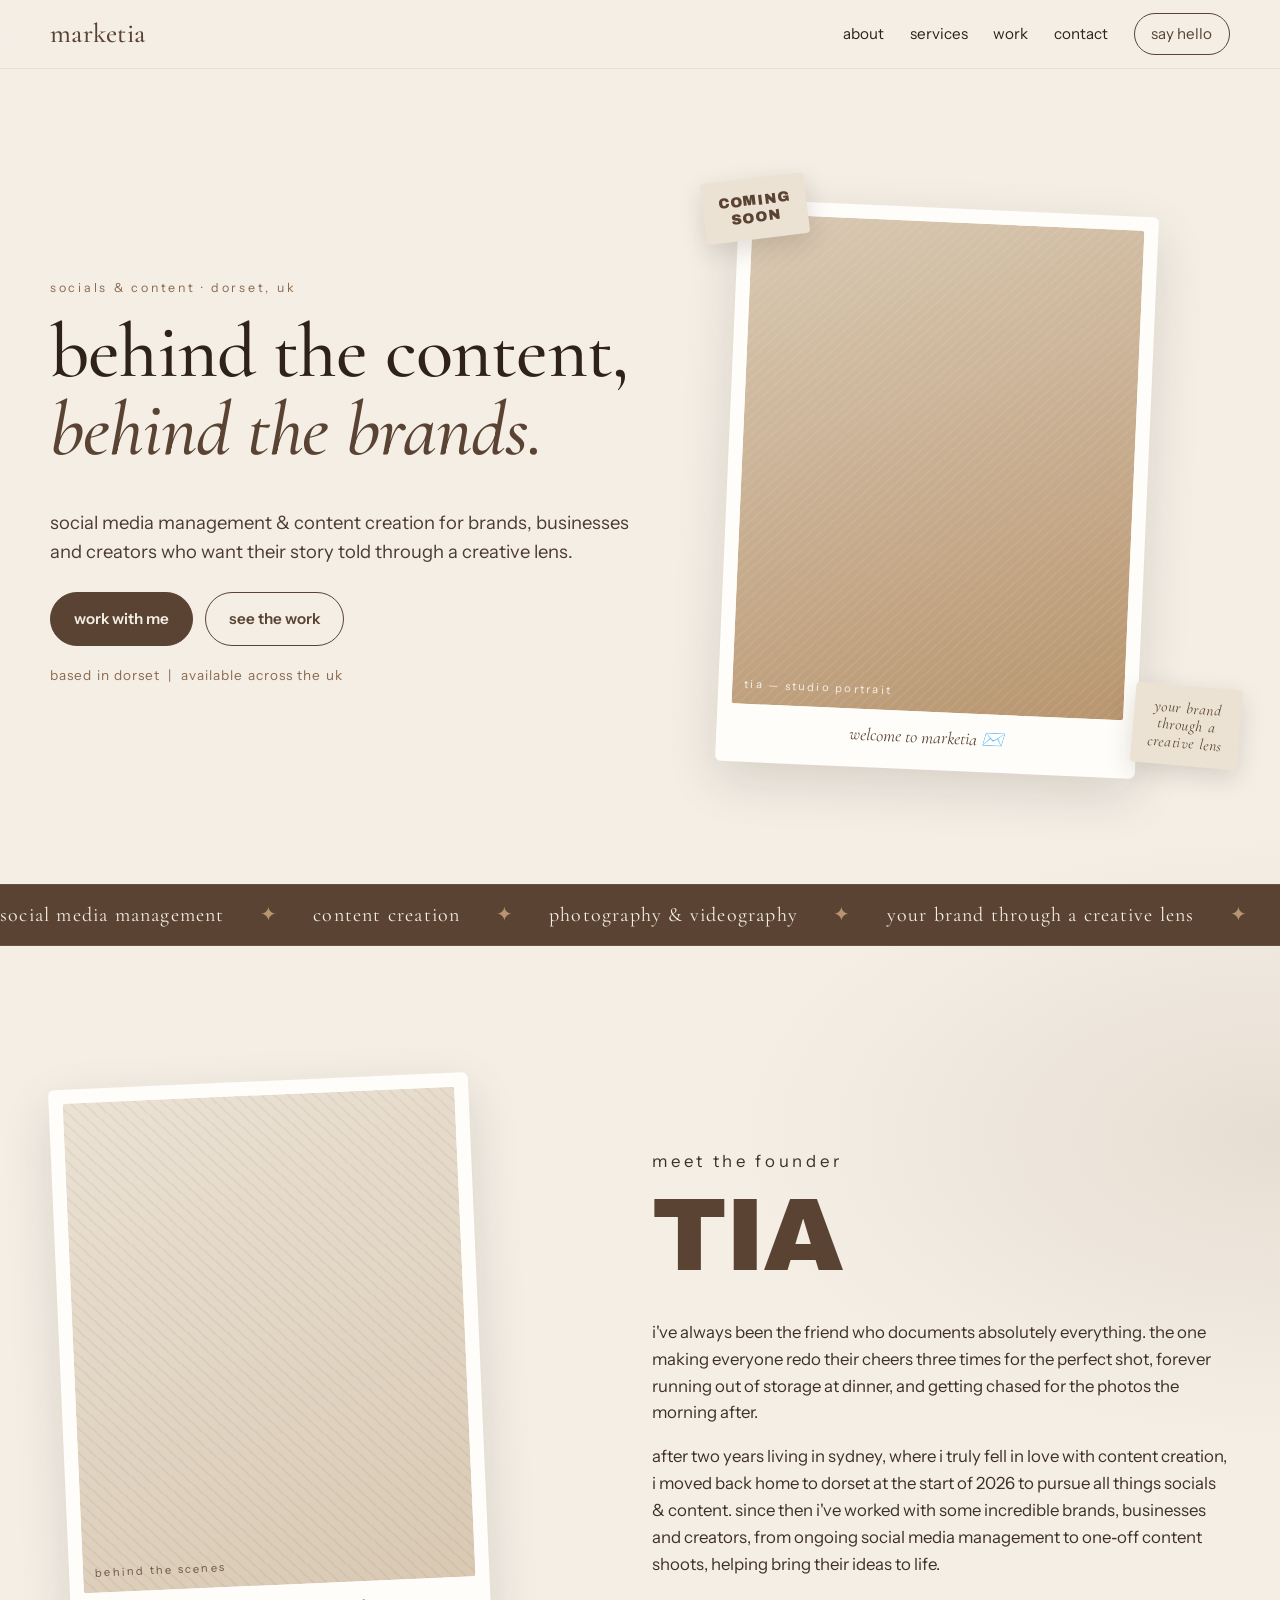
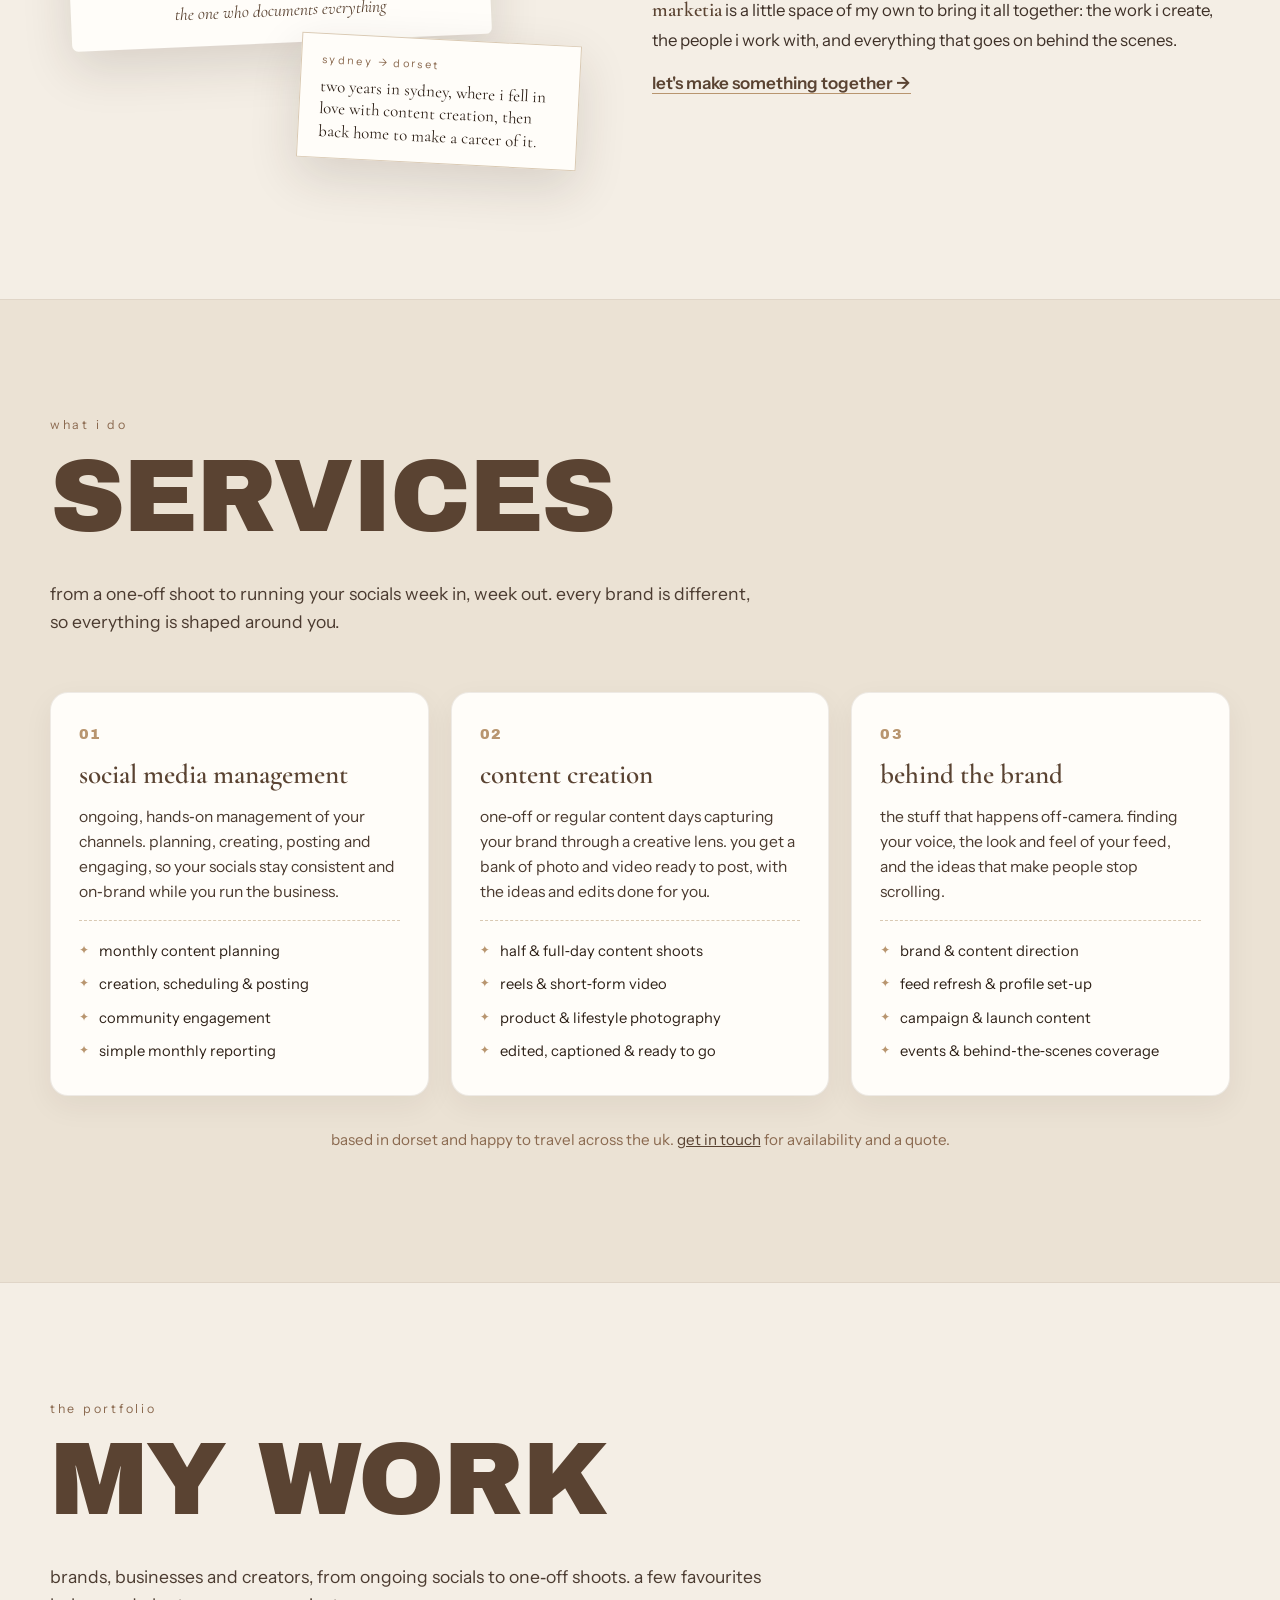
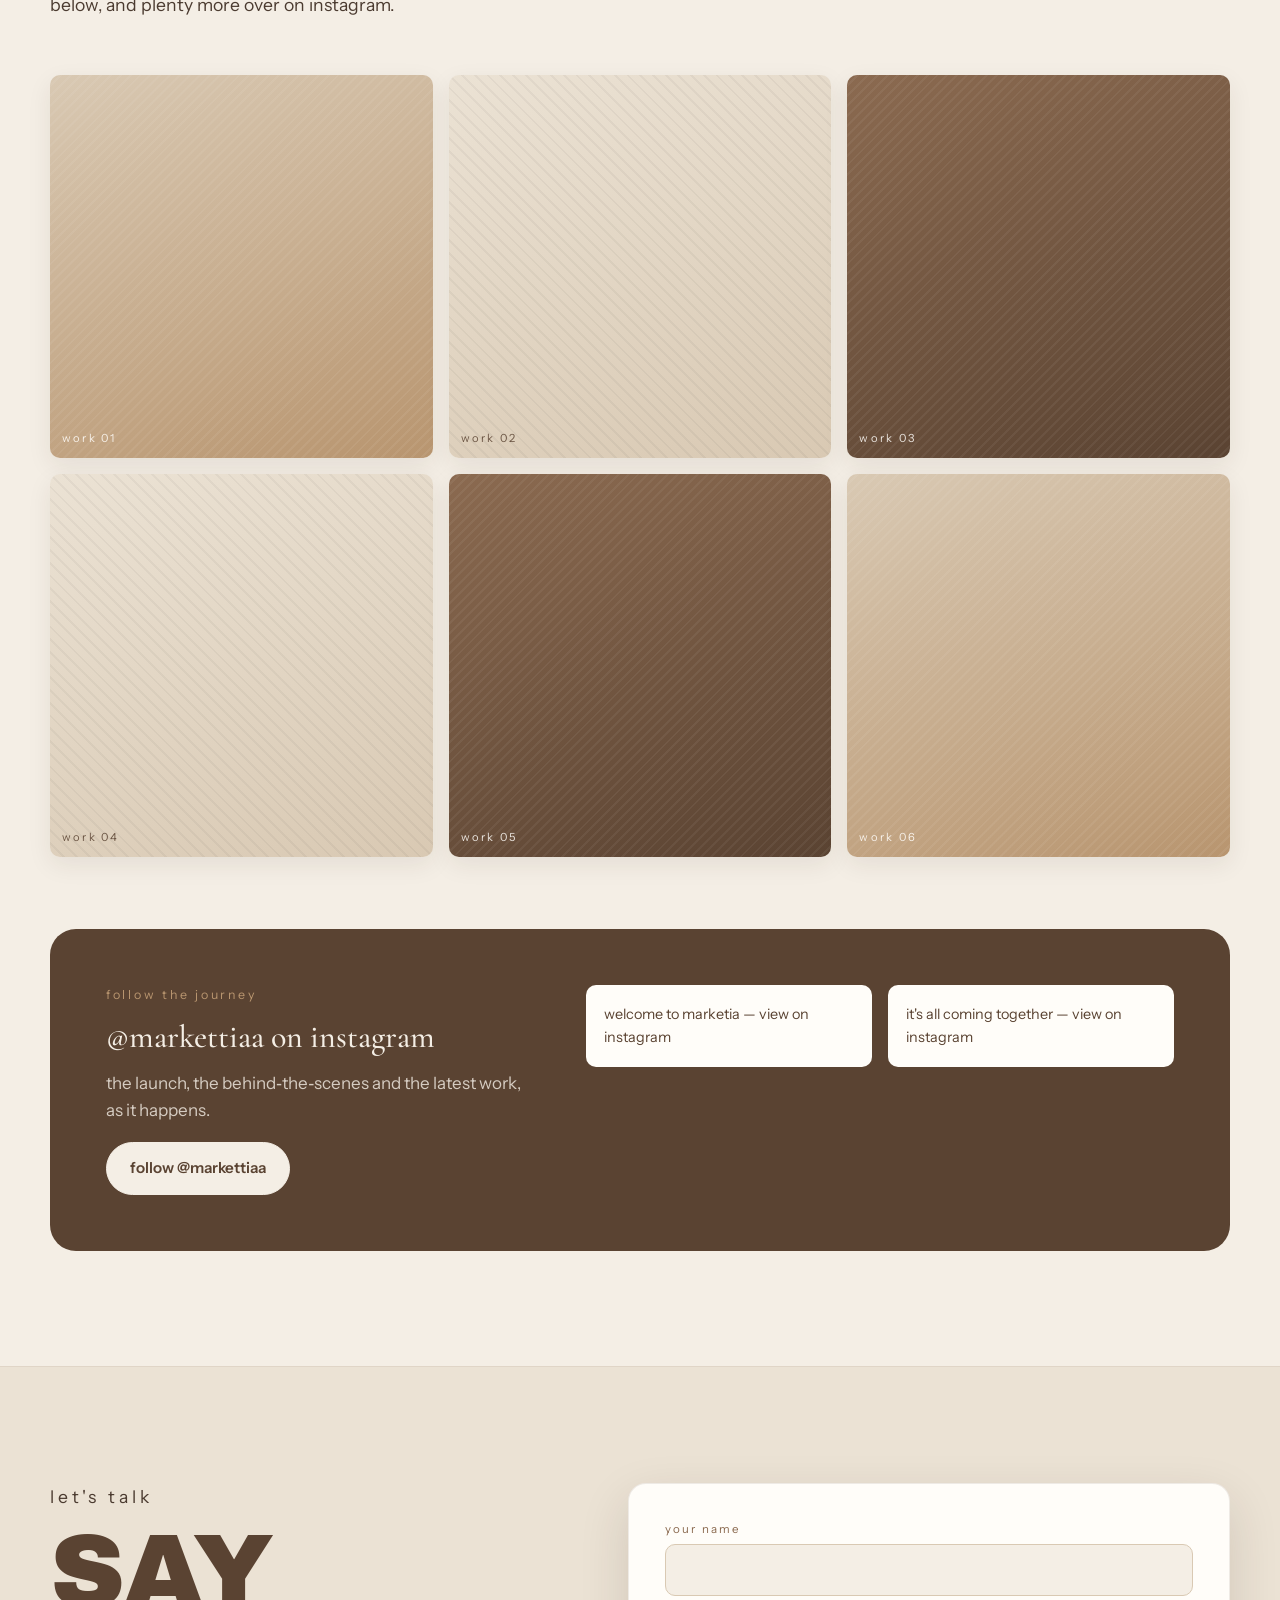
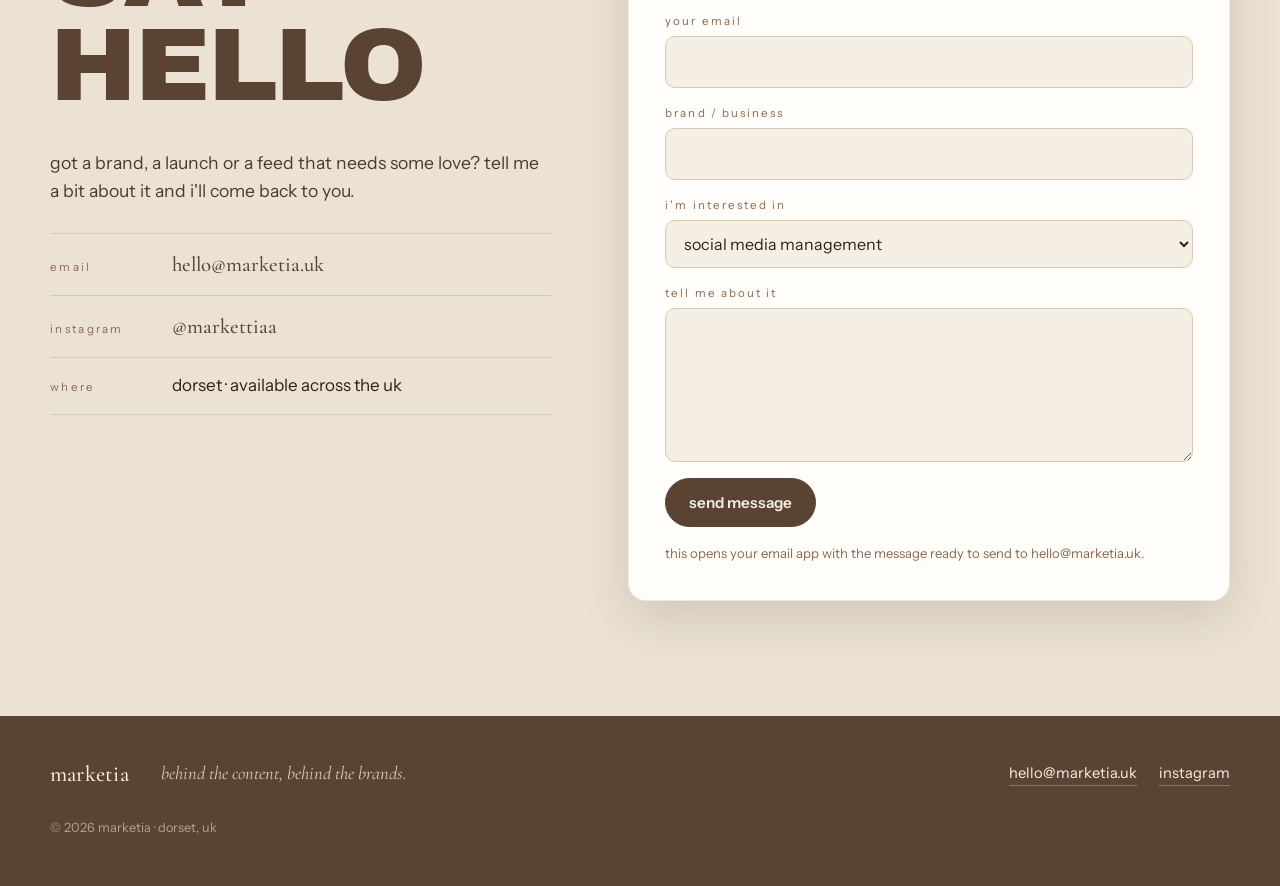
==== index.html @ fe6f1641 "Initial marketia one-page site Static site for marketia (Tia): hero, about, services, work with Inst" ====
<!DOCTYPE html>
<html lang="en-GB">
<head>
  <meta charset="utf-8">
  <meta name="viewport" content="width=device-width, initial-scale=1">
  <title>marketia — social media management &amp; content creation, Dorset</title>
  <meta name="description" content="marketia is Tia's social media management and content creation studio. Behind the content, behind the brands. Based in Dorset, available across the UK.">
  <meta property="og:title" content="marketia — socials &amp; content">
  <meta property="og:description" content="Social media management &amp; content creation. Based in Dorset, available across the UK.">
  <meta property="og:type" content="website">
  <meta property="og:url" content="https://marketia.uk/">
  <meta property="og:image" content="https://marketia.uk/assets/og-image.jpg">
  <meta name="theme-color" content="#f4eee5">
  <link rel="preconnect" href="https://fonts.googleapis.com">
  <link rel="preconnect" href="https://fonts.gstatic.com" crossorigin>
  <link href="https://fonts.googleapis.com/css2?family=Cormorant+Garamond:ital,wght@0,400;0,500;0,600;1,400&family=Archivo+Black&family=Instrument+Sans:ital,wght@0,400;0,500;0,600;1,400&display=swap" rel="stylesheet">
  <link rel="stylesheet" href="css/style.css">
  <link rel="icon" href="data:image/svg+xml,%3Csvg xmlns='http://www.w3.org/2000/svg' viewBox='0 0 64 64'%3E%3Ccircle cx='32' cy='32' r='32' fill='%23f4eee5'/%3E%3Ctext x='32' y='41' text-anchor='middle' font-family='Georgia,serif' font-size='30' fill='%235a4332'%3Em%3C/text%3E%3C/svg%3E">
</head>
<body>

<a class="skip" href="#main">Skip to content</a>

<header class="site-header">
  <div class="wrap nav-row">
    <a class="wordmark" href="#top" aria-label="marketia home">marketia</a>
    <button class="nav-toggle" aria-expanded="false" aria-controls="site-nav">
      <span class="nav-toggle__bar"></span><span class="nav-toggle__bar"></span>
      <span class="visually-hidden">Menu</span>
    </button>
    <nav id="site-nav" class="site-nav">
      <a href="#about">about</a>
      <a href="#services">services</a>
      <a href="#work">work</a>
      <a href="#contact">contact</a>
      <a class="nav-cta" href="mailto:hello@marketia.uk">say hello</a>
    </nav>
  </div>
</header>

<main id="main">

  <!-- ============ HERO ============ -->
  <section id="top" class="hero">
    <div class="wrap hero-grid">
      <div class="hero-copy">
        <p class="eyebrow">socials &amp; content · dorset, uk</p>
        <h1 class="hero-title">
          <span class="line">behind the content,</span>
          <span class="line">behind the brands.</span>
        </h1>
        <p class="lede">
          social media management &amp; content creation for brands, businesses
          and creators who want their story told through a creative lens.
        </p>
        <div class="cta-row">
          <a class="btn btn-primary" href="#contact">work with me</a>
          <a class="btn btn-ghost" href="#work">see the work</a>
        </div>
        <p class="hero-meta">based in dorset &nbsp;|&nbsp; available across the uk</p>
      </div>

      <figure class="hero-media">
        <!-- Replace this placeholder with assets/tia-hero.jpg (4:5 portrait) -->
        <div class="polaroid tilt-r">
          <div class="ph ph-portrait" role="img" aria-label="Portrait of Tia at her studio desk">
            <span class="ph-label">tia — studio portrait</span>
          </div>
          <figcaption class="polaroid-caption">welcome to marketia ✉️</figcaption>
        </div>
        <div class="sticker sticker-1">coming<br>soon</div>
        <div class="sticker sticker-2">your brand<br>through a<br>creative lens</div>
      </figure>
    </div>
  </section>

  <!-- ============ MARQUEE ============ -->
  <div class="marquee" aria-hidden="true">
    <div class="marquee-track">
      <span>social media management</span><i>✦</i>
      <span>content creation</span><i>✦</i>
      <span>photography &amp; videography</span><i>✦</i>
      <span>your brand through a creative lens</span><i>✦</i>
      <span>social media management</span><i>✦</i>
      <span>content creation</span><i>✦</i>
      <span>photography &amp; videography</span><i>✦</i>
      <span>your brand through a creative lens</span><i>✦</i>
    </div>
  </div>

  <!-- ============ ABOUT ============ -->
  <section id="about" class="about">
    <div class="wrap about-grid">
      <div class="about-media">
        <div class="polaroid tilt-l">
          <div class="ph ph-portrait ph-alt" role="img" aria-label="Tia behind the scenes on a shoot">
            <span class="ph-label">behind the scenes</span>
          </div>
          <figcaption class="polaroid-caption">the one who documents everything</figcaption>
        </div>
        <div class="postcard">
          <p class="postcard-stamp">sydney → dorset</p>
          <p>two years in sydney, where i fell in love with content creation, then back home to make a career of it.</p>
        </div>
      </div>

      <div class="about-copy">
        <p class="eyebrow">meet the founder</p>
        <h2 class="display">TIA</h2>
        <p>
          i've always been the friend who documents absolutely everything. the one making
          everyone redo their cheers three times for the perfect shot, forever running out
          of storage at dinner, and getting chased for the photos the morning after.
        </p>
        <p>
          after two years living in sydney, where i truly fell in love with content creation,
          i moved back home to dorset at the start of 2026 to pursue all things socials &amp; content.
          since then i've worked with some incredible brands, businesses and creators, from
          ongoing social media management to one‑off content shoots, helping bring their ideas to life.
        </p>
        <p>
          <strong>marketia</strong> is a little space of my own to bring it all together: the work i
          create, the people i work with, and everything that goes on behind the scenes.
        </p>
        <a class="link-arrow" href="#contact">let's make something together</a>
      </div>
    </div>
  </section>

  <!-- ============ SERVICES ============ -->
  <section id="services" class="services">
    <div class="wrap">
      <div class="section-head">
        <p class="eyebrow">what i do</p>
        <h2 class="display">SERVICES</h2>
        <p class="section-intro">from a one‑off shoot to running your socials week in, week out. every brand is different, so everything is shaped around you.</p>
      </div>

      <div class="cards">
        <article class="card">
          <span class="card-num">01</span>
          <h3>social media management</h3>
          <p>ongoing, hands‑on management of your channels. planning, creating, posting and engaging, so your socials stay consistent and on‑brand while you run the business.</p>
          <ul>
            <li>monthly content planning</li>
            <li>creation, scheduling &amp; posting</li>
            <li>community engagement</li>
            <li>simple monthly reporting</li>
          </ul>
        </article>

        <article class="card">
          <span class="card-num">02</span>
          <h3>content creation</h3>
          <p>one‑off or regular content days capturing your brand through a creative lens. you get a bank of photo and video ready to post, with the ideas and edits done for you.</p>
          <ul>
            <li>half &amp; full‑day content shoots</li>
            <li>reels &amp; short‑form video</li>
            <li>product &amp; lifestyle photography</li>
            <li>edited, captioned &amp; ready to go</li>
          </ul>
        </article>

        <article class="card">
          <span class="card-num">03</span>
          <h3>behind the brand</h3>
          <p>the stuff that happens off‑camera. finding your voice, the look and feel of your feed, and the ideas that make people stop scrolling.</p>
          <ul>
            <li>brand &amp; content direction</li>
            <li>feed refresh &amp; profile set‑up</li>
            <li>campaign &amp; launch content</li>
            <li>events &amp; behind‑the‑scenes coverage</li>
          </ul>
        </article>
      </div>

      <p class="services-note">based in dorset and happy to travel across the uk. <a href="#contact">get in touch</a> for availability and a quote.</p>
    </div>
  </section>

  <!-- ============ WORK ============ -->
  <section id="work" class="work">
    <div class="wrap">
      <div class="section-head">
        <p class="eyebrow">the portfolio</p>
        <h2 class="display">MY WORK</h2>
        <p class="section-intro">brands, businesses and creators, from ongoing socials to one‑off shoots. a few favourites below, and plenty more over on instagram.</p>
      </div>

      <!-- Portfolio grid: replace each .ph tile with <img src="assets/work-0N.jpg" alt="…"> -->
      <div class="work-grid">
        <a class="tile ph" href="https://www.instagram.com/markettiaa/" target="_blank" rel="noopener" aria-label="Portfolio image 1"><span class="ph-label">work 01</span></a>
        <a class="tile ph ph-alt" href="https://www.instagram.com/markettiaa/" target="_blank" rel="noopener" aria-label="Portfolio image 2"><span class="ph-label">work 02</span></a>
        <a class="tile ph ph-dark" href="https://www.instagram.com/markettiaa/" target="_blank" rel="noopener" aria-label="Portfolio image 3"><span class="ph-label">work 03</span></a>
        <a class="tile ph ph-alt" href="https://www.instagram.com/markettiaa/" target="_blank" rel="noopener" aria-label="Portfolio image 4"><span class="ph-label">work 04</span></a>
        <a class="tile ph ph-dark" href="https://www.instagram.com/markettiaa/" target="_blank" rel="noopener" aria-label="Portfolio image 5"><span class="ph-label">work 05</span></a>
        <a class="tile ph" href="https://www.instagram.com/markettiaa/" target="_blank" rel="noopener" aria-label="Portfolio image 6"><span class="ph-label">work 06</span></a>
      </div>

      <div class="ig-strip">
        <div class="ig-strip-copy">
          <p class="eyebrow">follow the journey</p>
          <h3>@markettiaa on instagram</h3>
          <p>the launch, the behind‑the‑scenes and the latest work, as it happens.</p>
          <a class="btn btn-primary" href="https://www.instagram.com/markettiaa/" target="_blank" rel="noopener">follow @markettiaa</a>
        </div>
        <div class="ig-embeds">
          <blockquote class="instagram-media" data-instgrm-permalink="https://www.instagram.com/p/Df5Pmn0oMep/" data-instgrm-version="14">
            <a href="https://www.instagram.com/p/Df5Pmn0oMep/" target="_blank" rel="noopener">welcome to marketia — view on instagram</a>
          </blockquote>
          <blockquote class="instagram-media" data-instgrm-permalink="https://www.instagram.com/p/DfnRIOOKD3a/" data-instgrm-version="14">
            <a href="https://www.instagram.com/p/DfnRIOOKD3a/" target="_blank" rel="noopener">it's all coming together — view on instagram</a>
          </blockquote>
        </div>
      </div>
    </div>
  </section>

  <!-- ============ CONTACT ============ -->
  <section id="contact" class="contact">
    <div class="wrap contact-grid">
      <div class="contact-copy">
        <p class="eyebrow">let's talk</p>
        <h2 class="display">SAY HELLO</h2>
        <p>got a brand, a launch or a feed that needs some love? tell me a bit about it and i'll come back to you.</p>

        <ul class="contact-list">
          <li>
            <span class="contact-label">email</span>
            <a href="mailto:hello@marketia.uk">hello@marketia.uk</a>
          </li>
          <li>
            <span class="contact-label">instagram</span>
            <a href="https://www.instagram.com/markettiaa/" target="_blank" rel="noopener">@markettiaa</a>
          </li>
          <li>
            <span class="contact-label">where</span>
            <span>dorset · available across the uk</span>
          </li>
        </ul>
      </div>

      <form class="contact-form" id="contact-form" novalidate>
        <div class="field">
          <label for="f-name">your name</label>
          <input id="f-name" name="name" type="text" autocomplete="name" required>
        </div>
        <div class="field">
          <label for="f-email">your email</label>
          <input id="f-email" name="email" type="email" autocomplete="email" required>
        </div>
        <div class="field">
          <label for="f-brand">brand / business</label>
          <input id="f-brand" name="brand" type="text" autocomplete="organization">
        </div>
        <div class="field">
          <label for="f-type">i'm interested in</label>
          <select id="f-type" name="type">
            <option>social media management</option>
            <option>a content shoot</option>
            <option>both</option>
            <option>not sure yet</option>
          </select>
        </div>
        <div class="field">
          <label for="f-msg">tell me about it</label>
          <textarea id="f-msg" name="message" rows="5" required></textarea>
        </div>
        <button class="btn btn-primary" type="submit">send message</button>
        <p class="form-note" id="form-note">this opens your email app with the message ready to send to hello@marketia.uk.</p>
      </form>
    </div>
  </section>

</main>

<footer class="site-footer">
  <div class="wrap footer-row">
    <a class="wordmark small" href="#top">marketia</a>
    <p class="footer-tag">behind the content, behind the brands.</p>
    <nav class="footer-nav">
      <a href="mailto:hello@marketia.uk">hello@marketia.uk</a>
      <a href="https://www.instagram.com/markettiaa/" target="_blank" rel="noopener">instagram</a>
    </nav>
    <p class="copyright">© <span id="year"></span> marketia · dorset, uk</p>
  </div>
</footer>

<script async src="https://www.instagram.com/embed.js"></script>
<script src="js/main.js"></script>
</body>
</html>
---- css/style.css ----
/* ---------- marketia — warm paper + chocolate palette ---------- */
:root{
  --cream:#f4eee5;
  --paper:#ebe2d4;
  --sand:#d9c9b3;
  --tan:#b8956f;
  --mocha:#8b6a50;
  --choc:#5a4332;
  --ink:#2f2219;
  --white:#fffdf9;
  --serif:"Cormorant Garamond", Georgia, serif;
  --sans:"Instrument Sans", system-ui, -apple-system, "Segoe UI", sans-serif;
  --display:"Archivo Black", Impact, sans-serif;
  --radius:18px;
  --shadow:0 18px 50px rgba(47,34,25,.14);
  --wrap:1180px;
}

*{box-sizing:border-box}
html{scroll-behavior:smooth}
body{
  margin:0;
  font-family:var(--sans);
  font-size:17px;
  line-height:1.6;
  color:var(--ink);
  background:var(--cream);
  background-image:
    radial-gradient(1200px 600px at 10% -10%, rgba(184,149,111,.18), transparent 60%),
    radial-gradient(900px 500px at 100% 20%, rgba(139,106,80,.12), transparent 60%);
  -webkit-font-smoothing:antialiased;
}
img{max-width:100%;display:block}
a{color:var(--choc)}
h1,h2,h3{margin:0 0 .5em;font-weight:500;line-height:1.1}
p{margin:0 0 1em}
ul{margin:0;padding:0;list-style:none}

.wrap{width:min(var(--wrap),100% - 40px);margin-inline:auto}
.visually-hidden{position:absolute!important;width:1px;height:1px;overflow:hidden;clip:rect(0 0 0 0);white-space:nowrap}
.skip{position:absolute;left:-999px;top:8px;background:var(--choc);color:#fff;padding:8px 14px;border-radius:8px;z-index:100}
.skip:focus{left:8px}

/* ---------- type helpers ---------- */
.eyebrow{
  font-family:var(--sans);
  font-size:.78rem;letter-spacing:.22em;text-transform:lowercase;
  color:var(--mocha);margin-bottom:.9rem;
}
.display{
  font-family:var(--display);
  font-size:clamp(3rem,9vw,6.5rem);
  letter-spacing:-.02em;line-height:.9;
  color:var(--choc);margin-bottom:.35em;
}
.wordmark{
  font-family:var(--serif);font-weight:500;
  font-size:1.7rem;letter-spacing:.01em;
  color:var(--choc);text-decoration:none;
}
.wordmark.small{font-size:1.4rem}

/* ---------- buttons ---------- */
.btn{
  display:inline-flex;align-items:center;gap:.5em;
  padding:.9em 1.5em;border-radius:999px;
  font-weight:600;font-size:.95rem;text-decoration:none;
  border:1.5px solid var(--choc);transition:transform .15s ease, background .15s ease, color .15s ease;
  cursor:pointer;font-family:var(--sans);
}
.btn:hover{transform:translateY(-2px)}
.btn-primary{background:var(--choc);color:var(--cream)}
.btn-primary:hover{background:var(--ink)}
.btn-ghost{background:transparent;color:var(--choc)}
.btn-ghost:hover{background:rgba(90,67,50,.08)}
.link-arrow{font-weight:600;text-decoration:none;border-bottom:1.5px solid var(--tan)}
.link-arrow::after{content:" →"}

/* ---------- header ---------- */
.site-header{
  position:sticky;top:0;z-index:50;
  background:rgba(244,238,229,.85);
  backdrop-filter:blur(10px);-webkit-backdrop-filter:blur(10px);
  border-bottom:1px solid rgba(90,67,50,.08);
}
.nav-row{display:flex;align-items:center;justify-content:space-between;height:68px}
.site-nav{display:flex;gap:1.6rem;align-items:center}
.site-nav a{text-decoration:none;font-size:.95rem;color:var(--ink)}
.site-nav a:hover{color:var(--mocha)}
.nav-cta{padding:.5em 1.1em;border:1.5px solid var(--choc);border-radius:999px;color:var(--choc)!important}
.nav-toggle{display:none;background:none;border:0;padding:10px;cursor:pointer}
.nav-toggle__bar{display:block;width:24px;height:2px;background:var(--choc);margin:5px 0;transition:transform .2s}
.nav-toggle[aria-expanded="true"] .nav-toggle__bar:first-child{transform:translateY(3.5px) rotate(45deg)}
.nav-toggle[aria-expanded="true"] .nav-toggle__bar:last-child{transform:translateY(-3.5px) rotate(-45deg)}

/* ---------- hero ---------- */
.hero{padding:clamp(56px,9vw,120px) 0 clamp(48px,7vw,96px)}
.hero-grid{display:grid;grid-template-columns:1.15fr 1fr;gap:clamp(32px,6vw,80px);align-items:center}
.hero-title{
  font-family:var(--serif);font-weight:500;
  font-size:clamp(2.6rem,6vw,5rem);line-height:1.02;letter-spacing:-.01em;
  color:var(--ink);margin-bottom:.5em;
}
.hero-title .line{display:block}
.hero-title .line:last-child{font-style:italic;color:var(--choc)}
.lede{font-size:1.15rem;max-width:34em;color:#4b3b30}
.cta-row{display:flex;gap:.8rem;flex-wrap:wrap;margin:1.6rem 0 1.2rem}
.hero-meta{font-size:.85rem;letter-spacing:.08em;color:var(--mocha)}

.hero-media{position:relative;margin:0;padding:24px 10px}
.polaroid{
  background:var(--white);padding:14px 14px 18px;border-radius:6px;
  box-shadow:var(--shadow);display:inline-block;width:100%;max-width:420px;
}
.tilt-r{transform:rotate(2.5deg)}
.tilt-l{transform:rotate(-2.5deg)}
.polaroid-caption{
  font-family:var(--serif);font-style:italic;font-size:1.1rem;
  color:var(--choc);text-align:center;margin-top:12px;
}

/* placeholder art — swap for real images */
.ph{
  position:relative;display:flex;align-items:flex-end;justify-content:flex-start;
  background:
    repeating-linear-gradient(135deg, rgba(255,255,255,.06) 0 2px, transparent 2px 7px),
    linear-gradient(160deg, var(--sand), var(--tan));
  color:var(--white);overflow:hidden;
}
.ph-alt{background:
    repeating-linear-gradient(45deg, rgba(0,0,0,.04) 0 2px, transparent 2px 9px),
    linear-gradient(160deg, var(--paper), var(--sand));color:var(--choc)}
.ph-dark{background:
    repeating-linear-gradient(135deg, rgba(255,255,255,.05) 0 2px, transparent 2px 7px),
    linear-gradient(160deg, var(--mocha), var(--choc))}
.ph-portrait{aspect-ratio:4/5;border-radius:3px}
.ph-label{
  font-family:var(--sans);font-size:.7rem;letter-spacing:.2em;text-transform:lowercase;
  padding:10px 12px;opacity:.85;
}

.sticker{
  position:absolute;background:var(--paper);color:var(--choc);
  font-family:var(--serif);font-size:.95rem;line-height:1.15;text-align:center;
  padding:14px 16px;border-radius:4px;box-shadow:0 8px 24px rgba(47,34,25,.15);
  text-transform:lowercase;letter-spacing:.04em;
}
.sticker-1{top:-6px;left:-14px;transform:rotate(-7deg);font-family:var(--display);font-size:.9rem;letter-spacing:.06em;text-transform:uppercase}
.sticker-2{right:-10px;bottom:28px;transform:rotate(5deg);font-style:italic}

/* ---------- marquee ---------- */
.marquee{
  overflow:hidden;background:var(--choc);color:var(--cream);
  padding:14px 0;border-top:1px solid rgba(255,255,255,.08);border-bottom:1px solid rgba(255,255,255,.08);
}
.marquee-track{
  display:flex;gap:2.2rem;white-space:nowrap;width:max-content;
  animation:scroll 32s linear infinite;
  font-family:var(--serif);font-size:1.25rem;letter-spacing:.06em;
}
.marquee-track i{font-style:normal;color:var(--tan)}
@keyframes scroll{from{transform:translateX(0)}to{transform:translateX(-50%)}}
@media (prefers-reduced-motion:reduce){.marquee-track{animation:none}}

/* ---------- about ---------- */
.about{padding:clamp(64px,9vw,120px) 0}
.about-grid{display:grid;grid-template-columns:1fr 1.1fr;gap:clamp(32px,6vw,90px);align-items:center}
.about-media{position:relative;padding:20px 10px 20px;display:flex;flex-direction:column}
.postcard{
  position:relative;align-self:flex-end;margin:-4px -14px 0 0;width:min(280px,78%);
  background:var(--white);border:1px solid var(--sand);padding:18px 20px 14px;
  font-family:var(--serif);font-size:1.05rem;line-height:1.35;color:var(--ink);
  transform:rotate(3deg);box-shadow:var(--shadow);
}
.postcard p{margin:0}
.postcard-stamp{
  font-family:var(--sans)!important;font-size:.68rem!important;letter-spacing:.22em;
  color:var(--mocha);margin-bottom:8px!important;text-transform:lowercase;
}
.about-copy p{font-size:1.05rem;color:#3f3128}
.about-copy strong{font-family:var(--serif);font-size:1.2em;font-weight:600;color:var(--choc)}

/* ---------- services ---------- */
.services{padding:clamp(64px,9vw,120px) 0;background:var(--paper);
  border-top:1px solid rgba(90,67,50,.08);border-bottom:1px solid rgba(90,67,50,.08)}
.section-head{max-width:720px;margin-bottom:clamp(32px,5vw,56px)}
.section-intro{font-size:1.1rem;color:#4b3b30}
.cards{display:grid;grid-template-columns:repeat(3,1fr);gap:22px}
.card{
  background:var(--white);border-radius:var(--radius);padding:30px 28px 26px;
  border:1px solid rgba(90,67,50,.1);box-shadow:0 10px 30px rgba(47,34,25,.06);
  display:flex;flex-direction:column;
}
.card-num{font-family:var(--display);color:var(--tan);font-size:.9rem;letter-spacing:.1em;margin-bottom:14px}
.card h3{font-family:var(--serif);font-size:1.7rem;font-weight:600;color:var(--choc);text-transform:lowercase}
.card p{color:#4b3b30;font-size:.98rem}
.card ul{margin-top:auto;padding-top:14px;border-top:1px dashed var(--sand)}
.card li{font-size:.92rem;padding:5px 0 5px 20px;position:relative;color:var(--ink)}
.card li::before{content:"✦";position:absolute;left:0;top:5px;color:var(--tan);font-size:.75rem}
.services-note{margin-top:32px;text-align:center;color:var(--mocha);font-size:.95rem}

/* ---------- work ---------- */
.work{padding:clamp(64px,9vw,120px) 0}
.work-grid{display:grid;grid-template-columns:repeat(3,1fr);gap:16px;margin-bottom:clamp(40px,6vw,72px)}
.tile{aspect-ratio:1;border-radius:10px;text-decoration:none;transition:transform .2s ease;box-shadow:0 8px 24px rgba(47,34,25,.08)}
.tile:hover{transform:translateY(-4px) rotate(-.5deg)}
.ig-strip{
  display:grid;grid-template-columns:1fr 1.4fr;gap:clamp(24px,5vw,60px);align-items:start;
  background:var(--choc);color:var(--cream);border-radius:calc(var(--radius) + 8px);
  padding:clamp(28px,5vw,56px);
}
.ig-strip .eyebrow{color:var(--tan)}
.ig-strip h3{font-family:var(--serif);font-size:2rem;font-weight:500;color:var(--cream)}
.ig-strip p{color:rgba(244,238,229,.8)}
.ig-strip .btn-primary{background:var(--cream);color:var(--choc);border-color:var(--cream)}
.ig-strip .btn-primary:hover{background:#fff}
.ig-embeds{display:grid;grid-template-columns:1fr 1fr;gap:16px}
.ig-embeds blockquote{margin:0!important;max-width:100%!important;min-width:0!important;border-radius:10px;overflow:hidden}
.ig-embeds blockquote a{display:block;padding:18px;background:var(--white);color:var(--choc);font-size:.9rem;text-decoration:none}

/* ---------- contact ---------- */
.contact{padding:clamp(64px,9vw,120px) 0;background:var(--paper);border-top:1px solid rgba(90,67,50,.08)}
.contact-grid{display:grid;grid-template-columns:1fr 1.2fr;gap:clamp(32px,6vw,80px);align-items:start}
.contact-copy p{font-size:1.1rem;color:#4b3b30;max-width:30em}
.contact-list{margin-top:28px;border-top:1px solid var(--sand)}
.contact-list li{display:grid;grid-template-columns:110px 1fr;gap:12px;padding:14px 0;border-bottom:1px solid var(--sand);align-items:baseline}
.contact-label{font-size:.72rem;letter-spacing:.2em;color:var(--mocha)}
.contact-list a{font-family:var(--serif);font-size:1.3rem;text-decoration:none;color:var(--choc);font-weight:500}
.contact-list a:hover{text-decoration:underline}
.contact-form{
  background:var(--white);border-radius:var(--radius);padding:clamp(22px,4vw,36px);
  border:1px solid rgba(90,67,50,.1);box-shadow:var(--shadow);
  display:grid;gap:16px;
}
.field{display:grid;gap:6px}
.field label{font-size:.72rem;letter-spacing:.18em;color:var(--mocha)}
.field input,.field select,.field textarea{
  font:inherit;font-size:1rem;color:var(--ink);
  padding:12px 14px;border:1px solid var(--sand);border-radius:10px;background:var(--cream);
  width:100%;
}
.field textarea{resize:vertical}
.field input:focus,.field select:focus,.field textarea:focus{outline:2px solid var(--tan);outline-offset:1px;border-color:var(--tan)}
.field input[aria-invalid="true"],.field textarea[aria-invalid="true"]{border-color:#b4553d}
.contact-form .btn{justify-self:start}
.form-note{font-size:.82rem;color:var(--mocha);margin:0}

/* ---------- footer ---------- */
.site-footer{padding:40px 0 48px;background:var(--choc);color:var(--cream)}
.footer-row{display:grid;grid-template-columns:auto 1fr auto;gap:18px 32px;align-items:center}
.site-footer .wordmark{color:var(--cream)}
.footer-tag{font-family:var(--serif);font-style:italic;font-size:1.15rem;margin:0;color:rgba(244,238,229,.8)}
.footer-nav{display:flex;gap:1.4rem}
.footer-nav a{color:var(--cream);text-decoration:none;font-size:.92rem;border-bottom:1px solid rgba(244,238,229,.3)}
.copyright{grid-column:1 / -1;font-size:.8rem;color:rgba(244,238,229,.55);margin:8px 0 0}

/* ---------- responsive ---------- */
@media (max-width:980px){
  .cards{grid-template-columns:1fr 1fr}
  .ig-strip{grid-template-columns:1fr}
}
@media (max-width:820px){
  .nav-toggle{display:block}
  .site-nav{
    display:none;position:absolute;left:0;right:0;top:68px;
    flex-direction:column;align-items:flex-start;gap:0;
    background:var(--cream);border-bottom:1px solid rgba(90,67,50,.1);padding:10px 20px 18px;
  }
  .site-nav.open{display:flex}
  .site-nav a{padding:12px 0;font-size:1.1rem;width:100%;border-bottom:1px solid rgba(90,67,50,.08)}
  .nav-cta{margin-top:10px;text-align:center;border-bottom:0!important}
  .hero-grid,.about-grid,.contact-grid{grid-template-columns:1fr}
  .hero-media{max-width:420px;margin-inline:auto;padding-top:36px}
  .about-media{order:2;max-width:420px;margin-inline:auto}
  .about-copy{order:1}
  .footer-row{grid-template-columns:1fr}
}
@media (max-width:600px){
  body{font-size:16px}
  .cards,.work-grid{grid-template-columns:1fr 1fr}
  .ig-embeds{grid-template-columns:1fr}
  .sticker-2{right:-4px}
  .contact-list li{grid-template-columns:1fr;gap:2px}
}
@media (max-width:420px){
  .work-grid{grid-template-columns:1fr 1fr}
  .cards{grid-template-columns:1fr}
}
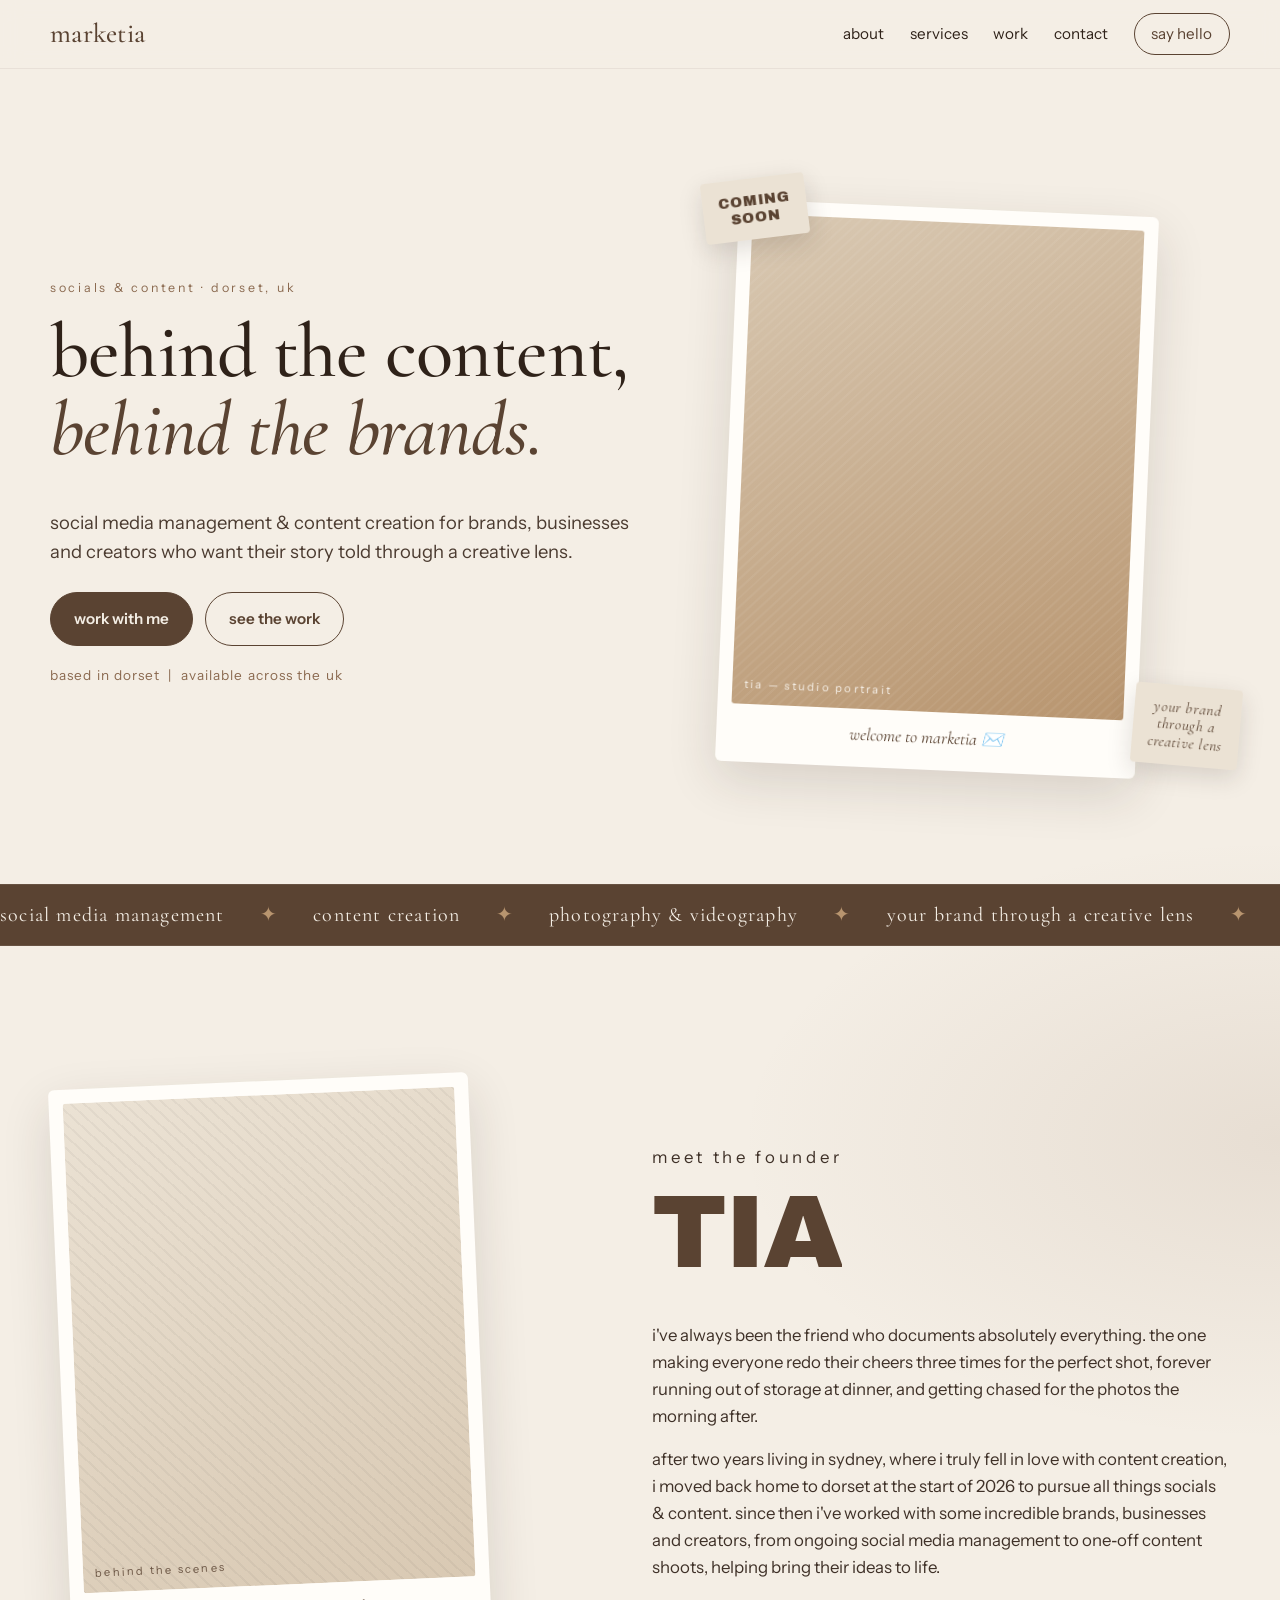
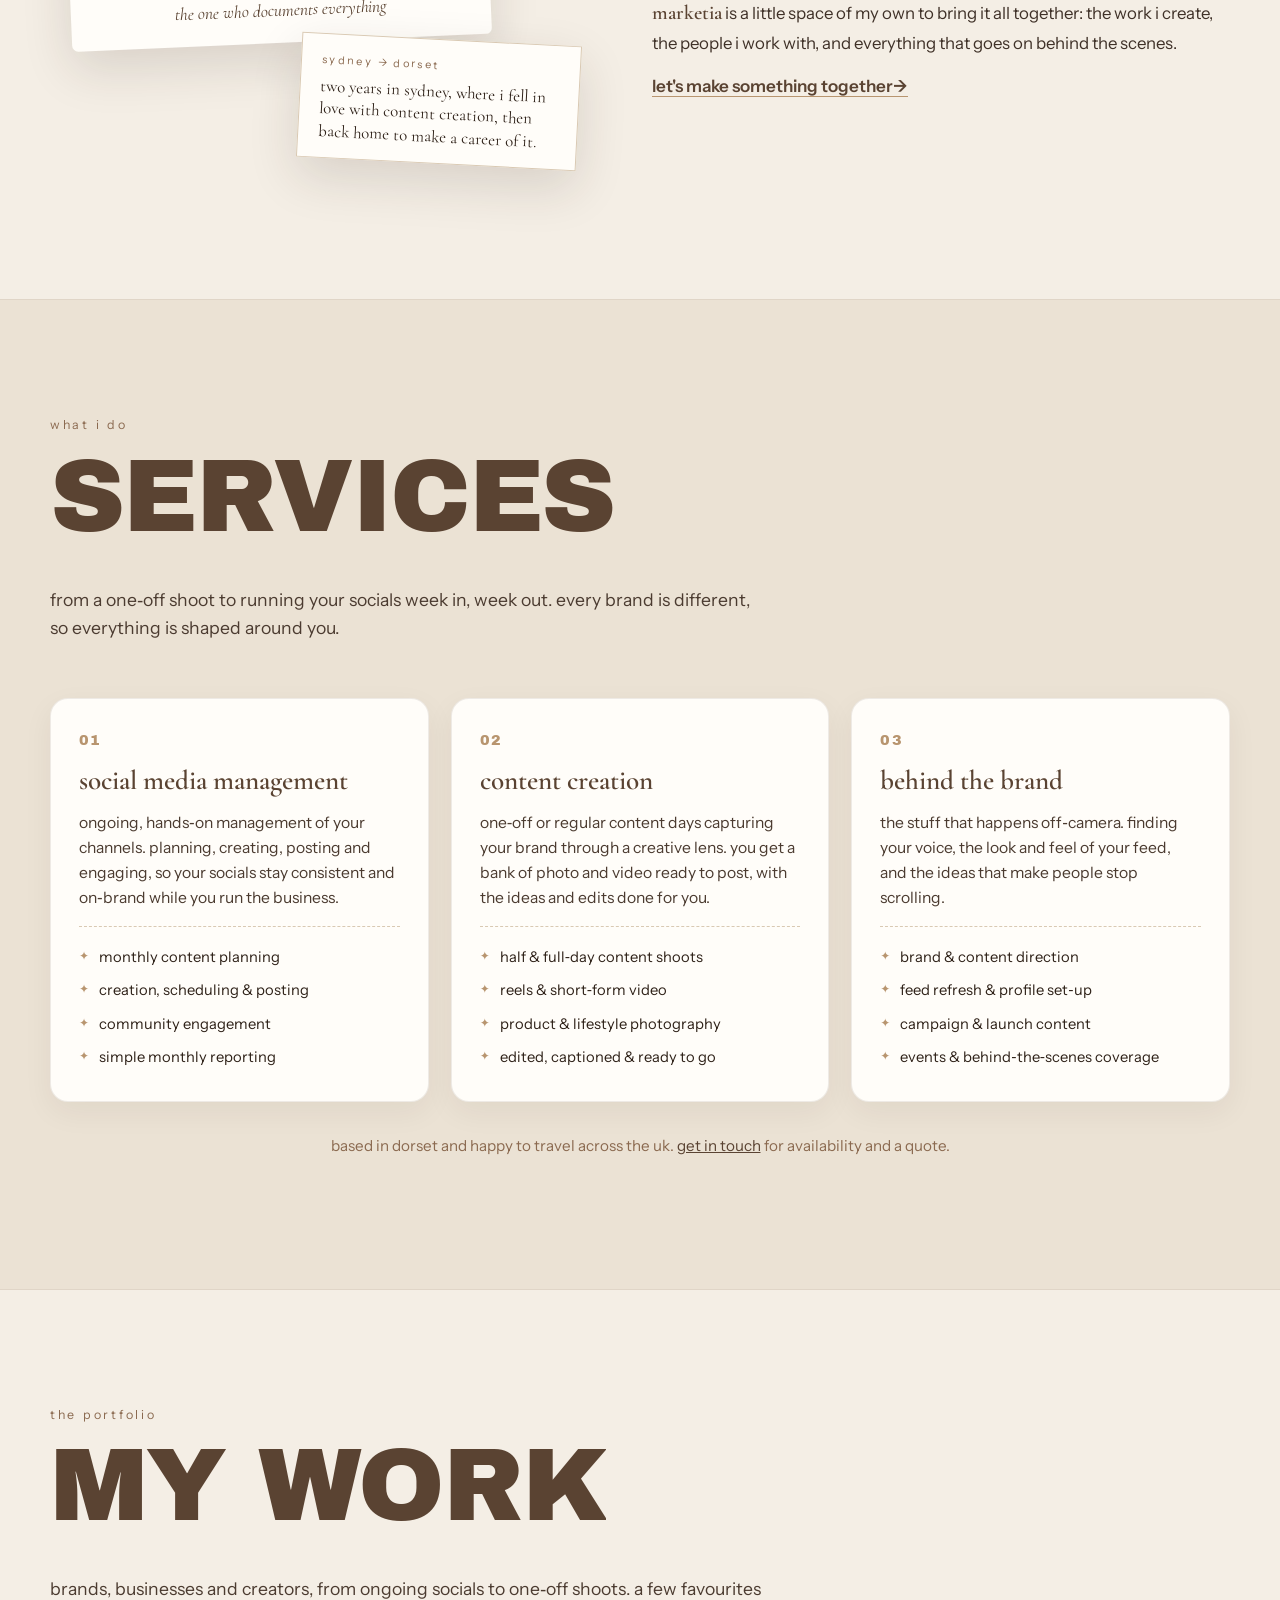
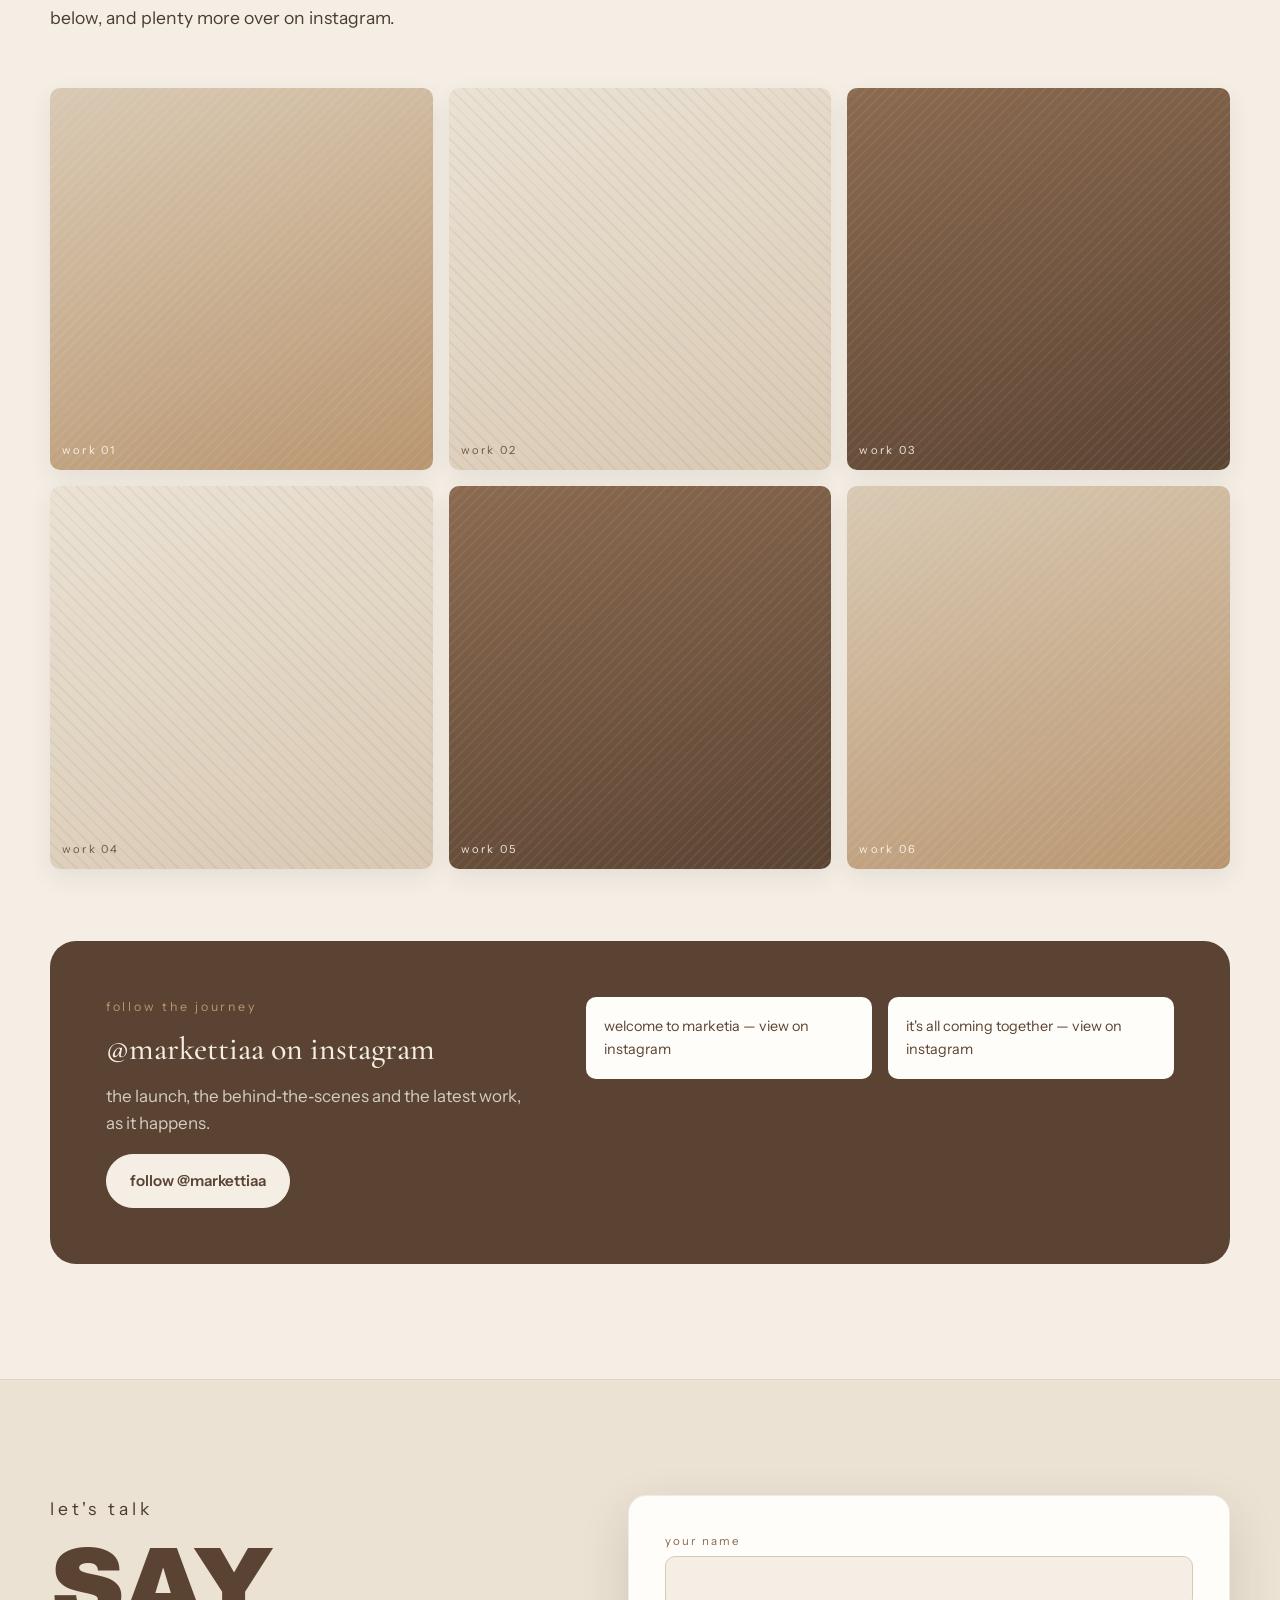
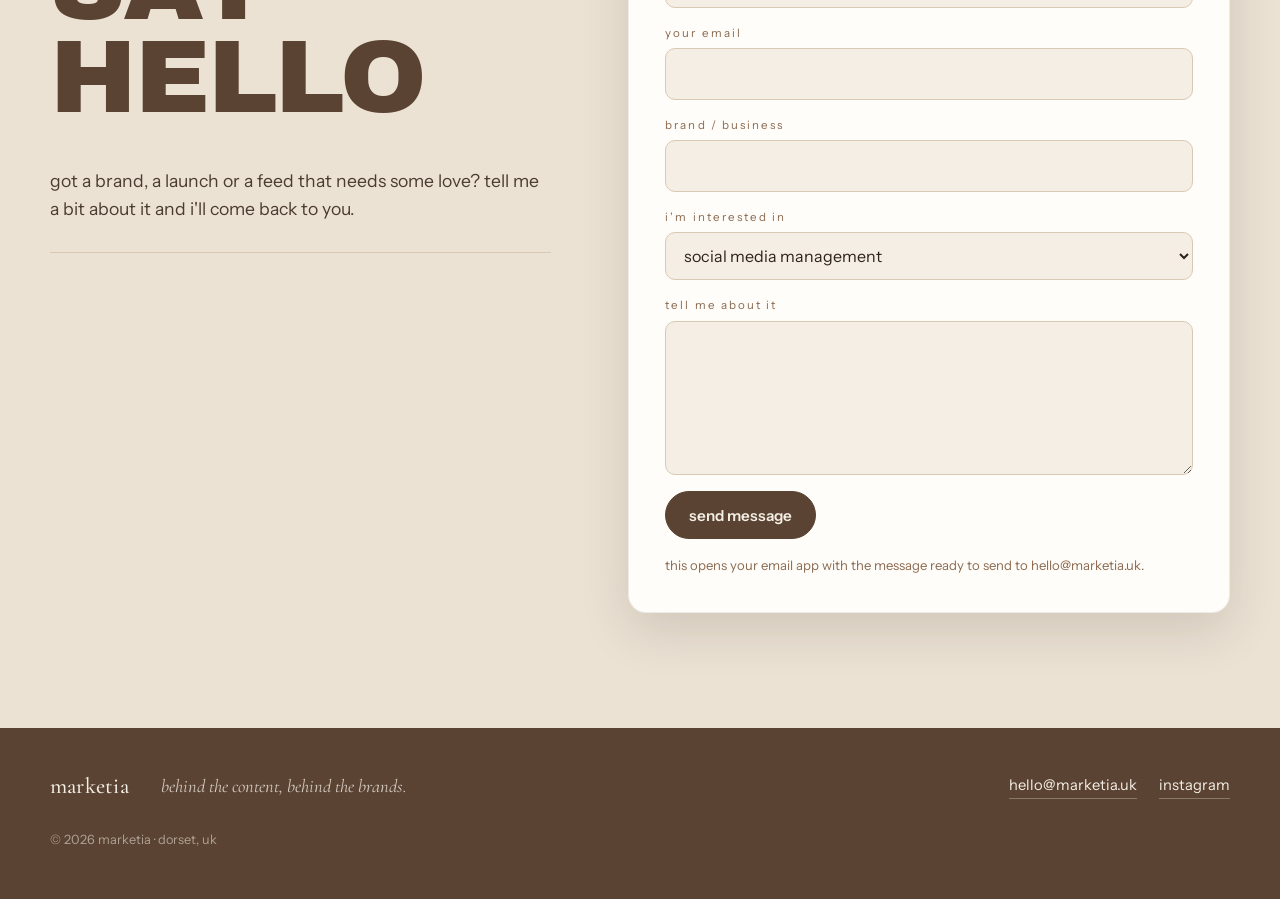
==== commit f8bd1ba9: "Add motion: hero entrance, scroll reveals, hover life Staggered fade-up on the hero, polaroid drop-i" ====
--- a/index.html
+++ b/index.html
@@ -14,6 +14,7 @@
   <link rel="preconnect" href="https://fonts.googleapis.com">
   <link rel="preconnect" href="https://fonts.gstatic.com" crossorigin>
   <link href="https://fonts.googleapis.com/css2?family=Cormorant+Garamond:ital,wght@0,400;0,500;0,600;1,400&family=Archivo+Black&family=Instrument+Sans:ital,wght@0,400;0,500;0,600;1,400&display=swap" rel="stylesheet">
+  <script>document.documentElement.classList.add("js")</script>
   <link rel="stylesheet" href="css/style.css">
   <link rel="icon" href="data:image/svg+xml,%3Csvg xmlns='http://www.w3.org/2000/svg' viewBox='0 0 64 64'%3E%3Ccircle cx='32' cy='32' r='32' fill='%23f4eee5'/%3E%3Ctext x='32' y='41' text-anchor='middle' font-family='Georgia,serif' font-size='30' fill='%235a4332'%3Em%3C/text%3E%3C/svg%3E">
 </head>
@@ -92,21 +93,21 @@
   <section id="about" class="about">
     <div class="wrap about-grid">
       <div class="about-media">
-        <div class="polaroid tilt-l">
+        <div class="polaroid tilt-l" data-reveal="tilt-l">
           <div class="ph ph-portrait ph-alt" role="img" aria-label="Tia behind the scenes on a shoot">
             <span class="ph-label">behind the scenes</span>
           </div>
           <figcaption class="polaroid-caption">the one who documents everything</figcaption>
         </div>
-        <div class="postcard">
+        <div class="postcard" data-reveal="tilt-r">
           <p class="postcard-stamp">sydney → dorset</p>
           <p>two years in sydney, where i fell in love with content creation, then back home to make a career of it.</p>
         </div>
       </div>
 
-      <div class="about-copy">
+      <div class="about-copy" data-reveal>
         <p class="eyebrow">meet the founder</p>
-        <h2 class="display">TIA</h2>
+        <h2 class="display"><span>TIA</span></h2>
         <p>
           i've always been the friend who documents absolutely everything. the one making
           everyone redo their cheers three times for the perfect shot, forever running out
@@ -130,13 +131,13 @@
   <!-- ============ SERVICES ============ -->
   <section id="services" class="services">
     <div class="wrap">
-      <div class="section-head">
+      <div class="section-head" data-reveal>
         <p class="eyebrow">what i do</p>
-        <h2 class="display">SERVICES</h2>
+        <h2 class="display"><span>SERVICES</span></h2>
         <p class="section-intro">from a one‑off shoot to running your socials week in, week out. every brand is different, so everything is shaped around you.</p>
       </div>
 
-      <div class="cards">
+      <div class="cards" data-reveal>
         <article class="card">
           <span class="card-num">01</span>
           <h3>social media management</h3>
@@ -174,21 +175,21 @@
         </article>
       </div>
 
-      <p class="services-note">based in dorset and happy to travel across the uk. <a href="#contact">get in touch</a> for availability and a quote.</p>
+      <p class="services-note" data-reveal>based in dorset and happy to travel across the uk. <a href="#contact">get in touch</a> for availability and a quote.</p>
     </div>
   </section>
 
   <!-- ============ WORK ============ -->
   <section id="work" class="work">
     <div class="wrap">
-      <div class="section-head">
+      <div class="section-head" data-reveal>
         <p class="eyebrow">the portfolio</p>
-        <h2 class="display">MY WORK</h2>
+        <h2 class="display"><span>MY WORK</span></h2>
         <p class="section-intro">brands, businesses and creators, from ongoing socials to one‑off shoots. a few favourites below, and plenty more over on instagram.</p>
       </div>
 
       <!-- Portfolio grid: replace each .ph tile with <img src="assets/work-0N.jpg" alt="…"> -->
-      <div class="work-grid">
+      <div class="work-grid" data-reveal>
         <a class="tile ph" href="https://www.instagram.com/markettiaa/" target="_blank" rel="noopener" aria-label="Portfolio image 1"><span class="ph-label">work 01</span></a>
         <a class="tile ph ph-alt" href="https://www.instagram.com/markettiaa/" target="_blank" rel="noopener" aria-label="Portfolio image 2"><span class="ph-label">work 02</span></a>
         <a class="tile ph ph-dark" href="https://www.instagram.com/markettiaa/" target="_blank" rel="noopener" aria-label="Portfolio image 3"><span class="ph-label">work 03</span></a>
@@ -197,7 +198,7 @@
         <a class="tile ph" href="https://www.instagram.com/markettiaa/" target="_blank" rel="noopener" aria-label="Portfolio image 6"><span class="ph-label">work 06</span></a>
       </div>
 
-      <div class="ig-strip">
+      <div class="ig-strip" data-reveal="scale">
         <div class="ig-strip-copy">
           <p class="eyebrow">follow the journey</p>
           <h3>@markettiaa on instagram</h3>
@@ -219,12 +220,12 @@
   <!-- ============ CONTACT ============ -->
   <section id="contact" class="contact">
     <div class="wrap contact-grid">
-      <div class="contact-copy">
+      <div class="contact-copy" data-reveal="left">
         <p class="eyebrow">let's talk</p>
-        <h2 class="display">SAY HELLO</h2>
+        <h2 class="display"><span>SAY HELLO</span></h2>
         <p>got a brand, a launch or a feed that needs some love? tell me a bit about it and i'll come back to you.</p>
 
-        <ul class="contact-list">
+        <ul class="contact-list" data-reveal>
           <li>
             <span class="contact-label">email</span>
             <a href="mailto:hello@marketia.uk">hello@marketia.uk</a>
@@ -240,7 +241,7 @@
         </ul>
       </div>
 
-      <form class="contact-form" id="contact-form" novalidate>
+      <form class="contact-form" id="contact-form" novalidate data-reveal="right">
         <div class="field">
           <label for="f-name">your name</label>
           <input id="f-name" name="name" type="text" autocomplete="name" required>
--- a/css/style.css
+++ b/css/style.css
@@ -286,3 +286,82 @@
   .work-grid{grid-template-columns:1fr 1fr}
   .cards{grid-template-columns:1fr}
 }
+
+/* =====================================================================
+   motion — hero entrance, scroll reveals, hover life
+   ===================================================================== */
+
+/* hero entrance (plays on load) */
+@keyframes rise{from{opacity:0;transform:translateY(22px)}to{opacity:1;transform:none}}
+@keyframes drop{from{opacity:0;transform:translateY(-30px) rotate(-4deg) scale(.96)}to{opacity:1;transform:rotate(2.5deg) scale(1)}}
+@keyframes pop{from{opacity:0;transform:scale(.6) rotate(-14deg)}60%{transform:scale(1.06) rotate(-6deg)}to{opacity:1;transform:scale(1) rotate(-7deg)}}
+@keyframes pop2{from{opacity:0;transform:scale(.6) rotate(12deg)}60%{transform:scale(1.06) rotate(4deg)}to{opacity:1;transform:scale(1) rotate(5deg)}}
+@keyframes bob{0%,100%{translate:0 0}50%{translate:0 -6px}}
+@keyframes bob2{0%,100%{translate:0 0}50%{translate:0 5px}}
+
+.hero-copy > *{opacity:0;animation:rise .9s cubic-bezier(.2,.7,.2,1) forwards}
+.hero-copy .eyebrow{animation-delay:.05s}
+.hero-copy .hero-title{animation-delay:.18s}
+.hero-copy .lede{animation-delay:.34s}
+.hero-copy .cta-row{animation-delay:.48s}
+.hero-copy .hero-meta{animation-delay:.62s}
+.hero-media .polaroid{opacity:0;animation:drop 1.1s cubic-bezier(.2,.8,.2,1) .25s forwards}
+.sticker-1{opacity:0;animation:pop .7s cubic-bezier(.3,1.4,.4,1) 1s forwards, bob 5s ease-in-out 1.7s infinite}
+.sticker-2{opacity:0;animation:pop2 .7s cubic-bezier(.3,1.4,.4,1) 1.2s forwards, bob2 6s ease-in-out 1.9s infinite}
+
+/* scroll reveals — only hidden when JS is running */
+.js [data-reveal]{opacity:0;transform:translateY(26px);transition:opacity .9s cubic-bezier(.2,.7,.2,1),transform .9s cubic-bezier(.2,.7,.2,1)}
+.js [data-reveal].in{opacity:1;transform:none}
+.js [data-reveal="left"]{transform:translateX(-30px)}
+.js [data-reveal="right"]{transform:translateX(30px)}
+.js [data-reveal="tilt-l"]{transform:translateY(30px) rotate(-6deg)}
+.js [data-reveal="tilt-l"].in{transform:rotate(-2.5deg)}
+.js [data-reveal="tilt-r"]{transform:translateY(30px) rotate(7deg)}
+.js [data-reveal="tilt-r"].in{transform:rotate(3deg)}
+.js [data-reveal="scale"]{transform:scale(.94)}
+/* staggered children */
+.js .cards > *,.js .work-grid > *,.js .contact-list > li,.js .about-copy > *{
+  opacity:0;transform:translateY(24px);transition:opacity .8s cubic-bezier(.2,.7,.2,1),transform .8s cubic-bezier(.2,.7,.2,1)
+}
+.js .in > *{opacity:1;transform:none}
+.js .in > :nth-child(1){transition-delay:.05s}
+.js .in > :nth-child(2){transition-delay:.15s}
+.js .in > :nth-child(3){transition-delay:.25s}
+.js .in > :nth-child(4){transition-delay:.35s}
+.js .in > :nth-child(5){transition-delay:.45s}
+.js .in > :nth-child(6){transition-delay:.55s}
+/* once revealed, hand transitions back to the hover effects */
+.js .cards.done > *{transition:transform .35s cubic-bezier(.2,.7,.2,1),box-shadow .35s;transition-delay:0s}
+.js .work-grid.done > *{transition:transform .25s ease;transition-delay:0s}
+.js [data-reveal].in.polaroid:hover{transform:rotate(0) translateY(-4px)}
+
+/* display headings slide up from behind a mask */
+.display{display:inline-block;overflow:hidden;vertical-align:top;padding-bottom:.06em}
+.js .display > span{display:inline-block;transform:translateY(110%);transition:transform 1s cubic-bezier(.2,.8,.2,1)}
+.js .in .display > span,.js .display.in > span{transform:none}
+
+/* hover life */
+.card{transition:transform .35s cubic-bezier(.2,.7,.2,1),box-shadow .35s}
+.card:hover{transform:translateY(-6px);box-shadow:0 22px 44px rgba(47,34,25,.12)}
+.polaroid{transition:transform .5s cubic-bezier(.2,.7,.2,1),box-shadow .5s}
+.polaroid:hover{transform:rotate(0) translateY(-4px);box-shadow:0 28px 60px rgba(47,34,25,.2)}
+.site-nav a:not(.nav-cta){position:relative}
+.site-nav a:not(.nav-cta)::after{content:"";position:absolute;left:0;right:100%;bottom:-4px;height:1.5px;background:var(--tan);transition:right .3s ease}
+.site-nav a:not(.nav-cta):hover::after{right:0}
+.btn{transition:transform .25s cubic-bezier(.2,.7,.2,1),background .25s,color .25s,box-shadow .25s}
+.btn:hover{transform:translateY(-3px);box-shadow:0 10px 22px rgba(47,34,25,.14)}
+.btn:active{transform:translateY(0) scale(.98)}
+.link-arrow::after{display:inline-block;transition:transform .3s}
+.link-arrow:hover::after{transform:translateX(5px)}
+.marquee:hover .marquee-track{animation-play-state:paused}
+.contact-list a{display:inline-block;transition:transform .3s,color .3s}
+.contact-list a:hover{transform:translateX(4px);color:var(--mocha);text-decoration:none}
+.site-header{transition:box-shadow .3s,background .3s}
+.site-header.scrolled{box-shadow:0 6px 24px rgba(47,34,25,.08);background:rgba(244,238,229,.94)}
+
+/* calmer version for people who ask for it */
+@media (prefers-reduced-motion:reduce){
+  .hero-copy > *,.hero-media .polaroid,.sticker-1,.sticker-2{opacity:1;animation:none}
+  .js [data-reveal],.js .cards > *,.js .work-grid > *,.js .contact-list > li,.js .about-copy > *,.js .display > span{opacity:1;transform:none;transition:none}
+  .card:hover,.polaroid:hover,.btn:hover{transform:none}
+}
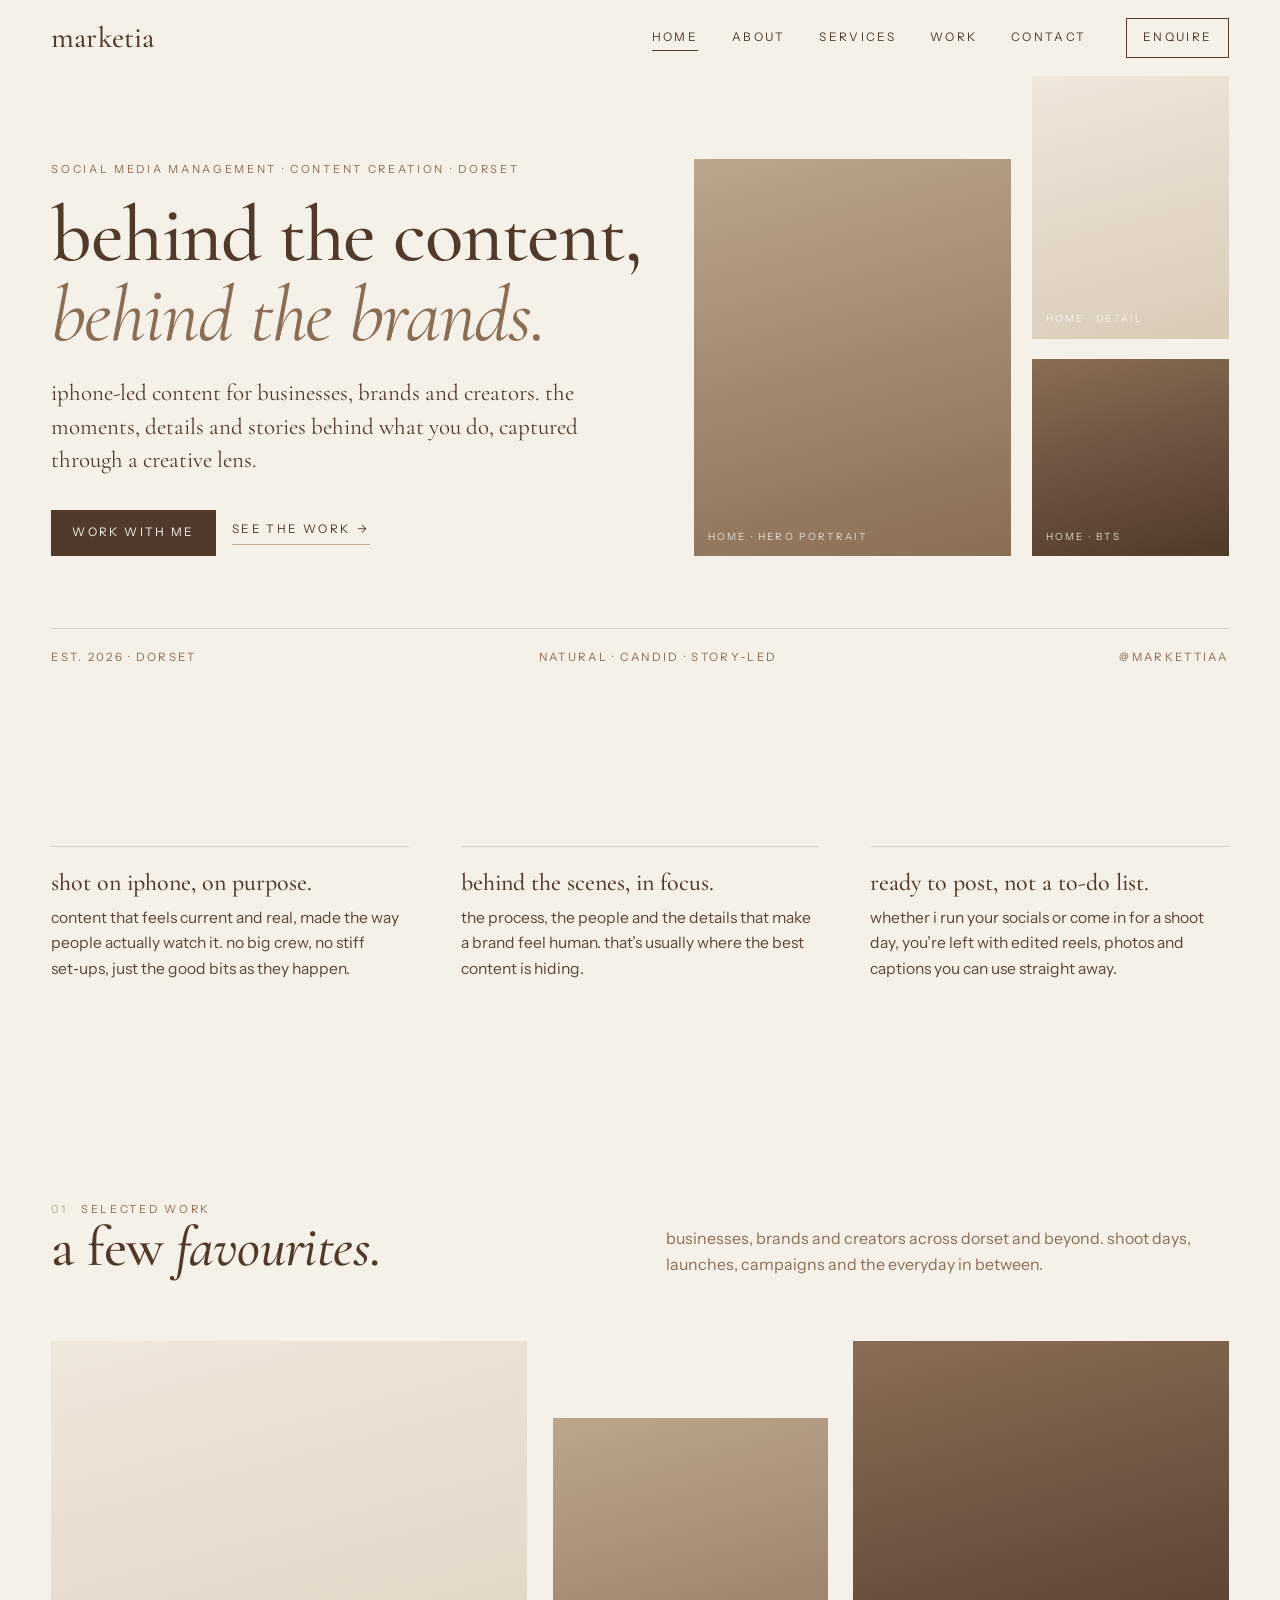
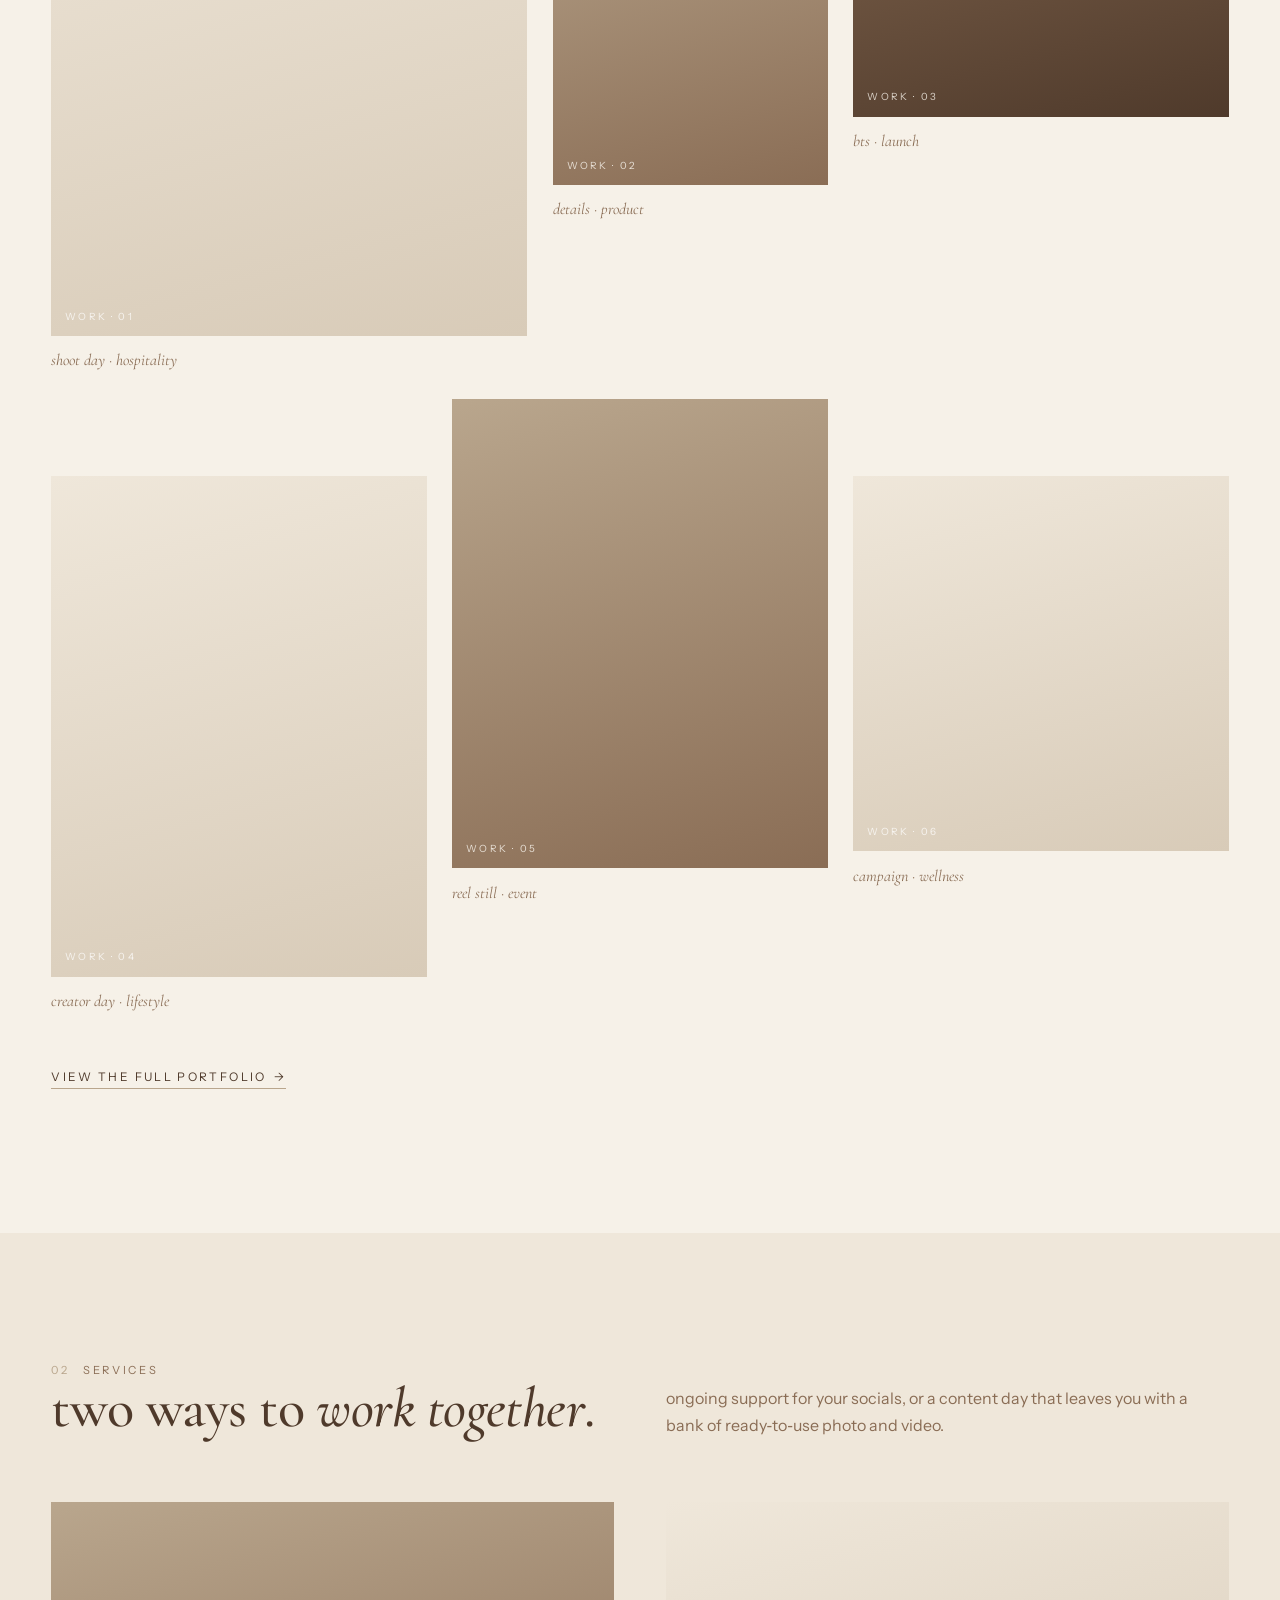
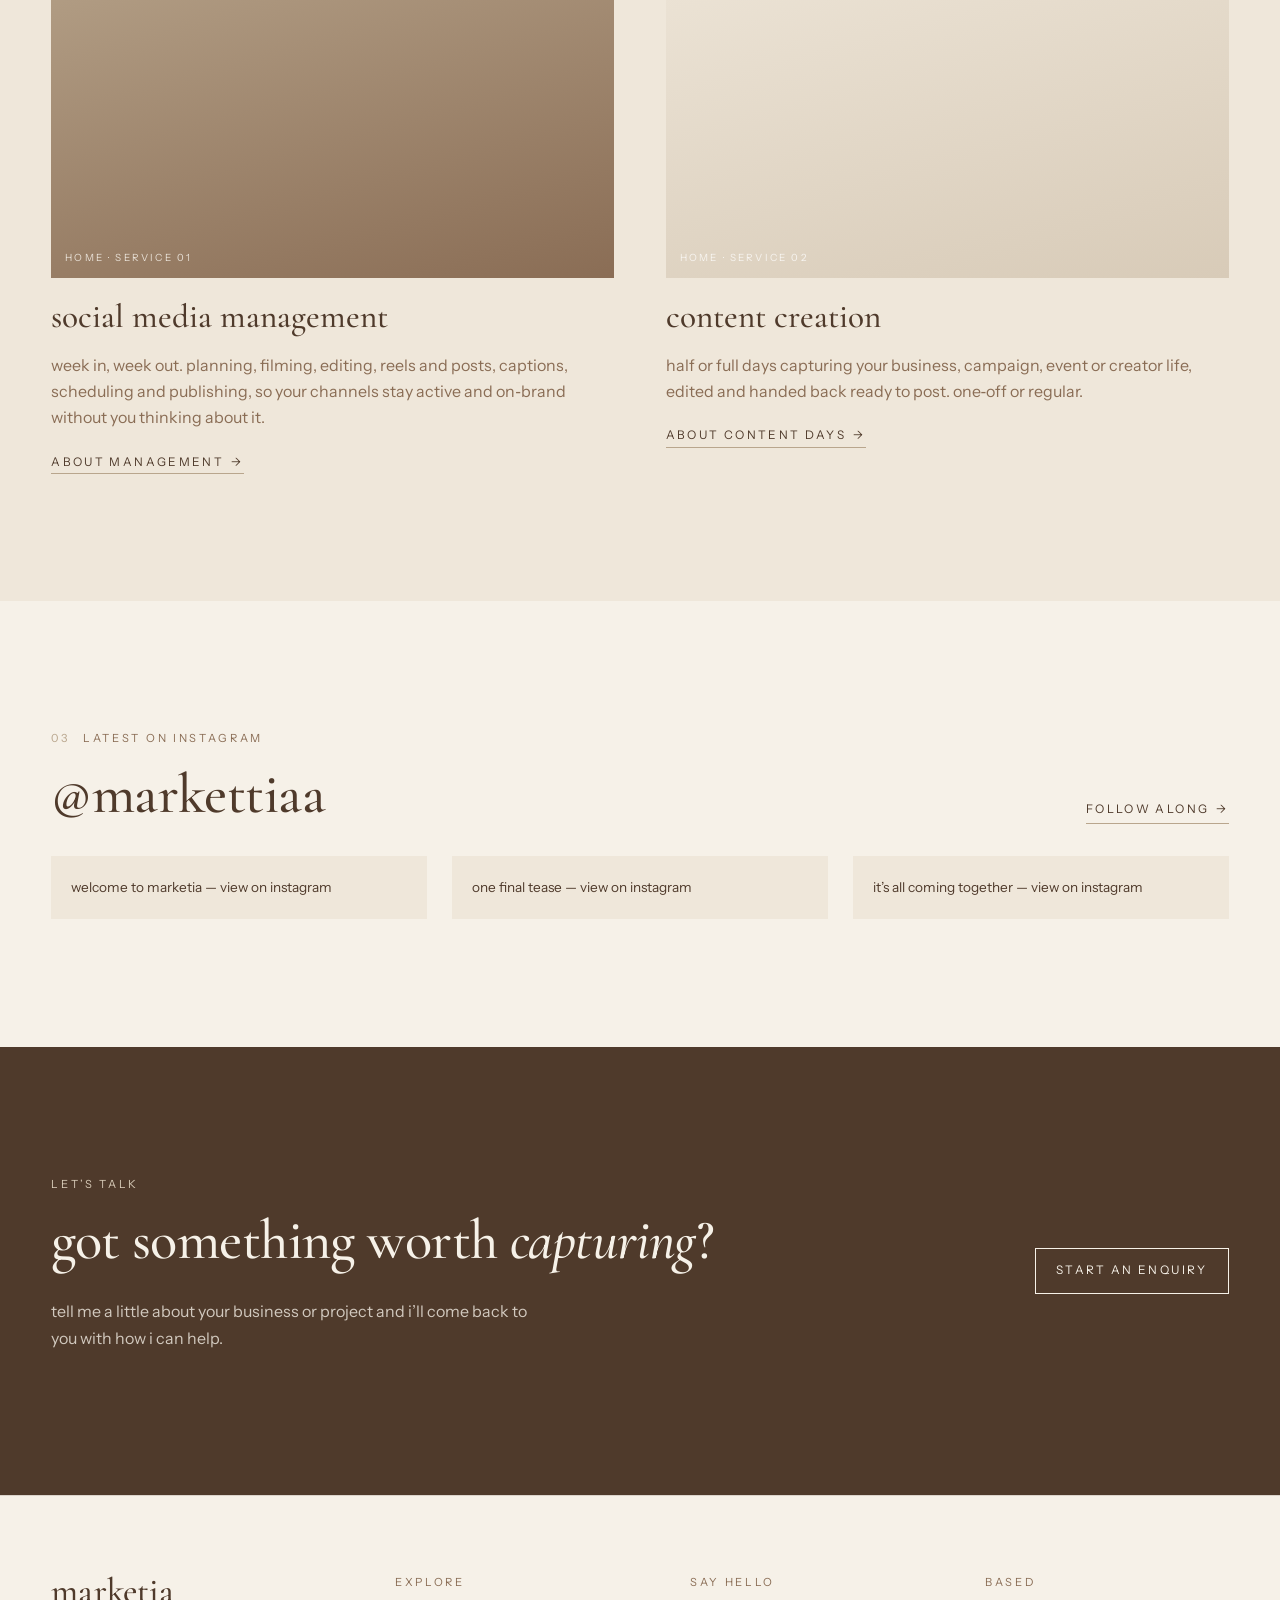
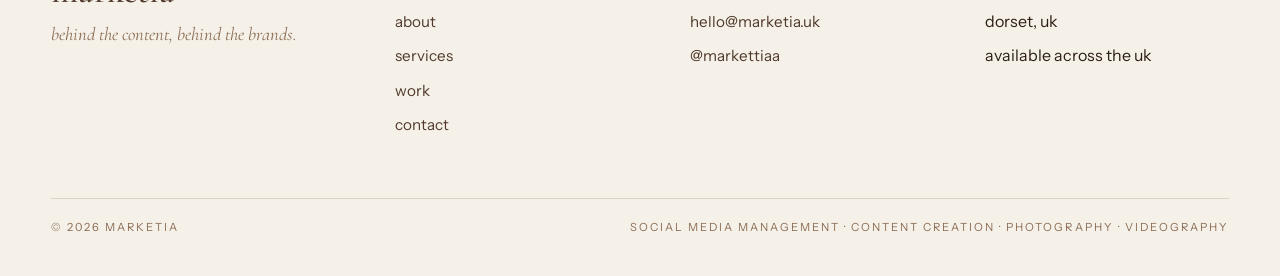
==== commit 0a38f0a9: "Rebuild as a five-page editorial site from Tia's brief Home, about, services, work and contact pages" ====
--- a/index.html
+++ b/index.html
@@ -3,287 +3,195 @@
 <head>
   <meta charset="utf-8">
   <meta name="viewport" content="width=device-width, initial-scale=1">
-  <title>marketia — social media management &amp; content creation, Dorset</title>
-  <meta name="description" content="marketia is Tia's social media management and content creation studio. Behind the content, behind the brands. Based in Dorset, available across the UK.">
-  <meta property="og:title" content="marketia — socials &amp; content">
-  <meta property="og:description" content="Social media management &amp; content creation. Based in Dorset, available across the UK.">
+  <title>marketia — social media management & content creation, dorset</title>
+  <meta name="description" content="marketia is tia’s creative studio: iphone‑led social media management, content creation, photography and videography for businesses, brands and creators. based in dorset, available across the uk.">
+  <meta property="og:title" content="marketia — social media management & content creation, dorset">
+  <meta property="og:description" content="marketia is tia’s creative studio: iphone‑led social media management, content creation, photography and videography for businesses, brands and creators. based in dorset, available across the uk.">
   <meta property="og:type" content="website">
-  <meta property="og:url" content="https://marketia.uk/">
   <meta property="og:image" content="https://marketia.uk/assets/og-image.jpg">
-  <meta name="theme-color" content="#f4eee5">
+  <meta name="theme-color" content="#f6f1e8">
   <link rel="preconnect" href="https://fonts.googleapis.com">
   <link rel="preconnect" href="https://fonts.gstatic.com" crossorigin>
-  <link href="https://fonts.googleapis.com/css2?family=Cormorant+Garamond:ital,wght@0,400;0,500;0,600;1,400&family=Archivo+Black&family=Instrument+Sans:ital,wght@0,400;0,500;0,600;1,400&display=swap" rel="stylesheet">
+  <link href="https://fonts.googleapis.com/css2?family=Cormorant+Garamond:ital,wght@0,400;0,500;0,600;1,400;1,500&family=Instrument+Sans:ital,wght@0,400;0,500;0,600;1,400&display=swap" rel="stylesheet">
   <script>document.documentElement.classList.add("js")</script>
   <link rel="stylesheet" href="css/style.css">
-  <link rel="icon" href="data:image/svg+xml,%3Csvg xmlns='http://www.w3.org/2000/svg' viewBox='0 0 64 64'%3E%3Ccircle cx='32' cy='32' r='32' fill='%23f4eee5'/%3E%3Ctext x='32' y='41' text-anchor='middle' font-family='Georgia,serif' font-size='30' fill='%235a4332'%3Em%3C/text%3E%3C/svg%3E">
+  <link rel="icon" href="data:image/svg+xml,%3Csvg xmlns='http://www.w3.org/2000/svg' viewBox='0 0 64 64'%3E%3Crect width='64' height='64' fill='%23f6f1e8'/%3E%3Ctext x='32' y='44' text-anchor='middle' font-family='Georgia,serif' font-size='36' fill='%234f3a2b'%3Em%3C/text%3E%3C/svg%3E">
 </head>
 <body>
-
 <a class="skip" href="#main">Skip to content</a>
 
 <header class="site-header">
   <div class="wrap nav-row">
-    <a class="wordmark" href="#top" aria-label="marketia home">marketia</a>
-    <button class="nav-toggle" aria-expanded="false" aria-controls="site-nav">
-      <span class="nav-toggle__bar"></span><span class="nav-toggle__bar"></span>
-      <span class="visually-hidden">Menu</span>
-    </button>
+    <a class="wordmark" href="index.html" aria-label="marketia home">marketia</a>
+    <button class="nav-toggle" aria-expanded="false" aria-controls="site-nav"><span></span><span></span><span class="visually-hidden">Menu</span></button>
     <nav id="site-nav" class="site-nav">
-      <a href="#about">about</a>
-      <a href="#services">services</a>
-      <a href="#work">work</a>
-      <a href="#contact">contact</a>
-      <a class="nav-cta" href="mailto:hello@marketia.uk">say hello</a>
+      <a href="index.html" aria-current="page">home</a><a href="about.html">about</a><a href="services.html">services</a><a href="work.html">work</a><a href="contact.html">contact</a>
+      <a class="btn" href="contact.html">enquire</a>
     </nav>
   </div>
 </header>
 
 <main id="main">
 
-  <!-- ============ HERO ============ -->
-  <section id="top" class="hero">
+  <section class="hero">
     <div class="wrap hero-grid">
-      <div class="hero-copy">
-        <p class="eyebrow">socials &amp; content · dorset, uk</p>
-        <h1 class="hero-title">
-          <span class="line">behind the content,</span>
-          <span class="line">behind the brands.</span>
-        </h1>
-        <p class="lede">
-          social media management &amp; content creation for brands, businesses
-          and creators who want their story told through a creative lens.
-        </p>
-        <div class="cta-row">
-          <a class="btn btn-primary" href="#contact">work with me</a>
-          <a class="btn btn-ghost" href="#work">see the work</a>
-        </div>
-        <p class="hero-meta">based in dorset &nbsp;|&nbsp; available across the uk</p>
-      </div>
-
-      <figure class="hero-media">
-        <!-- Replace this placeholder with assets/tia-hero.jpg (4:5 portrait) -->
-        <div class="polaroid tilt-r">
-          <div class="ph ph-portrait" role="img" aria-label="Portrait of Tia at her studio desk">
-            <span class="ph-label">tia — studio portrait</span>
-          </div>
-          <figcaption class="polaroid-caption">welcome to marketia ✉️</figcaption>
-        </div>
-        <div class="sticker sticker-1">coming<br>soon</div>
-        <div class="sticker sticker-2">your brand<br>through a<br>creative lens</div>
-      </figure>
-    </div>
-  </section>
-
-  <!-- ============ MARQUEE ============ -->
-  <div class="marquee" aria-hidden="true">
-    <div class="marquee-track">
-      <span>social media management</span><i>✦</i>
-      <span>content creation</span><i>✦</i>
-      <span>photography &amp; videography</span><i>✦</i>
-      <span>your brand through a creative lens</span><i>✦</i>
-      <span>social media management</span><i>✦</i>
-      <span>content creation</span><i>✦</i>
-      <span>photography &amp; videography</span><i>✦</i>
-      <span>your brand through a creative lens</span><i>✦</i>
-    </div>
-  </div>
-
-  <!-- ============ ABOUT ============ -->
-  <section id="about" class="about">
-    <div class="wrap about-grid">
-      <div class="about-media">
-        <div class="polaroid tilt-l" data-reveal="tilt-l">
-          <div class="ph ph-portrait ph-alt" role="img" aria-label="Tia behind the scenes on a shoot">
-            <span class="ph-label">behind the scenes</span>
-          </div>
-          <figcaption class="polaroid-caption">the one who documents everything</figcaption>
-        </div>
-        <div class="postcard" data-reveal="tilt-r">
-          <p class="postcard-stamp">sydney → dorset</p>
-          <p>two years in sydney, where i fell in love with content creation, then back home to make a career of it.</p>
-        </div>
-      </div>
-
-      <div class="about-copy" data-reveal>
-        <p class="eyebrow">meet the founder</p>
-        <h2 class="display"><span>TIA</span></h2>
-        <p>
-          i've always been the friend who documents absolutely everything. the one making
-          everyone redo their cheers three times for the perfect shot, forever running out
-          of storage at dinner, and getting chased for the photos the morning after.
-        </p>
-        <p>
-          after two years living in sydney, where i truly fell in love with content creation,
-          i moved back home to dorset at the start of 2026 to pursue all things socials &amp; content.
-          since then i've worked with some incredible brands, businesses and creators, from
-          ongoing social media management to one‑off content shoots, helping bring their ideas to life.
-        </p>
-        <p>
-          <strong>marketia</strong> is a little space of my own to bring it all together: the work i
-          create, the people i work with, and everything that goes on behind the scenes.
-        </p>
-        <a class="link-arrow" href="#contact">let's make something together</a>
-      </div>
-    </div>
-  </section>
-
-  <!-- ============ SERVICES ============ -->
-  <section id="services" class="services">
+      <div>
+        <p class="label">social media management · content creation · dorset</p>
+        <h1 class="h-xl hero-title">behind the content,<span class="l2">behind the brands.</span></h1>
+        <p class="lede">iphone‑led content for businesses, brands and creators. the moments, details and stories behind what you do, captured through a creative lens.</p>
+        <div class="hero-actions">
+          <a class="btn solid" href="contact.html">work with me</a>
+          <a class="textlink" href="work.html">see the work</a>
+        </div>
+      </div>
+      <div class="hero-art">
+        <div class="img ph r45 deep" data-slot="home · hero portrait" role="img" aria-label="home · hero portrait"></div>
+        <div class="side">
+          <div class="img ph r34" data-slot="home · detail" role="img" aria-label="home · detail"></div>
+          <div class="img ph r11 dark" data-slot="home · bts" role="img" aria-label="home · bts"></div>
+        </div>
+      </div>
+    </div>
+    <div class="wrap hero-foot">
+      <span>est. 2026 · dorset</span>
+      <span>natural · candid · story‑led</span>
+      <span><a href="https://www.instagram.com/markettiaa/" target="_blank" rel="noopener" style="text-decoration:none;color:inherit">@markettiaa</a></span>
+    </div>
+  </section>
+
+  <section class="section tight">
+    <div class="wrap">
+      <div class="notes" data-stagger>
+        <div class="note">
+          <h3>shot on iphone, on purpose.</h3>
+          <p>content that feels current and real, made the way people actually watch it. no big crew, no stiff set‑ups, just the good bits as they happen.</p>
+        </div>
+        <div class="note">
+          <h3>behind the scenes, in focus.</h3>
+          <p>the process, the people and the details that make a brand feel human. that’s usually where the best content is hiding.</p>
+        </div>
+        <div class="note">
+          <h3>ready to post, not a to‑do list.</h3>
+          <p>whether i run your socials or come in for a shoot day, you’re left with edited reels, photos and captions you can use straight away.</p>
+        </div>
+      </div>
+    </div>
+  </section>
+
+  <section class="section">
     <div class="wrap">
       <div class="section-head" data-reveal>
-        <p class="eyebrow">what i do</p>
-        <h2 class="display"><span>SERVICES</span></h2>
-        <p class="section-intro">from a one‑off shoot to running your socials week in, week out. every brand is different, so everything is shaped around you.</p>
-      </div>
-
-      <div class="cards" data-reveal>
-        <article class="card">
-          <span class="card-num">01</span>
-          <h3>social media management</h3>
-          <p>ongoing, hands‑on management of your channels. planning, creating, posting and engaging, so your socials stay consistent and on‑brand while you run the business.</p>
-          <ul>
-            <li>monthly content planning</li>
-            <li>creation, scheduling &amp; posting</li>
-            <li>community engagement</li>
-            <li>simple monthly reporting</li>
-          </ul>
-        </article>
-
-        <article class="card">
-          <span class="card-num">02</span>
-          <h3>content creation</h3>
-          <p>one‑off or regular content days capturing your brand through a creative lens. you get a bank of photo and video ready to post, with the ideas and edits done for you.</p>
-          <ul>
-            <li>half &amp; full‑day content shoots</li>
-            <li>reels &amp; short‑form video</li>
-            <li>product &amp; lifestyle photography</li>
-            <li>edited, captioned &amp; ready to go</li>
-          </ul>
-        </article>
-
-        <article class="card">
-          <span class="card-num">03</span>
-          <h3>behind the brand</h3>
-          <p>the stuff that happens off‑camera. finding your voice, the look and feel of your feed, and the ideas that make people stop scrolling.</p>
-          <ul>
-            <li>brand &amp; content direction</li>
-            <li>feed refresh &amp; profile set‑up</li>
-            <li>campaign &amp; launch content</li>
-            <li>events &amp; behind‑the‑scenes coverage</li>
-          </ul>
-        </article>
-      </div>
-
-      <p class="services-note" data-reveal>based in dorset and happy to travel across the uk. <a href="#contact">get in touch</a> for availability and a quote.</p>
-    </div>
-  </section>
-
-  <!-- ============ WORK ============ -->
-  <section id="work" class="work">
+        <div>
+          <p class="label num" data-num="01">selected work</p>
+          <h2 class="h-l">a few <em>favourites</em>.</h2>
+        </div>
+        <p class="muted">businesses, brands and creators across dorset and beyond. shoot days, launches, campaigns and the everyday in between.</p>
+      </div>
+      <div class="edit-grid" data-stagger>
+        <a class="work-link zoom span5" href="work.html"><div class="img ph r45" data-slot="work · 01" role="img" aria-label="work · 01"></div><figcaption>shoot day · <em>hospitality</em></figcaption></a>
+        <a class="work-link zoom span3 down" href="work.html"><div class="img ph r34 deep" data-slot="work · 02" role="img" aria-label="work · 02"></div><figcaption>details · <em>product</em></figcaption></a>
+        <a class="work-link zoom span4" href="work.html"><div class="img ph r11 dark" data-slot="work · 03" role="img" aria-label="work · 03"></div><figcaption>bts · <em>launch</em></figcaption></a>
+        <a class="work-link zoom span4 down" href="work.html"><div class="img ph r34" data-slot="work · 04" role="img" aria-label="work · 04"></div><figcaption>creator day · <em>lifestyle</em></figcaption></a>
+        <a class="work-link zoom span4" href="work.html"><div class="img ph r45 deep" data-slot="work · 05" role="img" aria-label="work · 05"></div><figcaption>reel still · <em>event</em></figcaption></a>
+        <a class="work-link zoom span4 down" href="work.html"><div class="img ph r11" data-slot="work · 06" role="img" aria-label="work · 06"></div><figcaption>campaign · <em>wellness</em></figcaption></a>
+      </div>
+      <p style="margin-top:3rem"><a class="textlink" href="work.html">view the full portfolio</a></p>
+    </div>
+  </section>
+
+  <section class="section cream">
     <div class="wrap">
       <div class="section-head" data-reveal>
-        <p class="eyebrow">the portfolio</p>
-        <h2 class="display"><span>MY WORK</span></h2>
-        <p class="section-intro">brands, businesses and creators, from ongoing socials to one‑off shoots. a few favourites below, and plenty more over on instagram.</p>
-      </div>
-
-      <!-- Portfolio grid: replace each .ph tile with <img src="assets/work-0N.jpg" alt="…"> -->
-      <div class="work-grid" data-reveal>
-        <a class="tile ph" href="https://www.instagram.com/markettiaa/" target="_blank" rel="noopener" aria-label="Portfolio image 1"><span class="ph-label">work 01</span></a>
-        <a class="tile ph ph-alt" href="https://www.instagram.com/markettiaa/" target="_blank" rel="noopener" aria-label="Portfolio image 2"><span class="ph-label">work 02</span></a>
-        <a class="tile ph ph-dark" href="https://www.instagram.com/markettiaa/" target="_blank" rel="noopener" aria-label="Portfolio image 3"><span class="ph-label">work 03</span></a>
-        <a class="tile ph ph-alt" href="https://www.instagram.com/markettiaa/" target="_blank" rel="noopener" aria-label="Portfolio image 4"><span class="ph-label">work 04</span></a>
-        <a class="tile ph ph-dark" href="https://www.instagram.com/markettiaa/" target="_blank" rel="noopener" aria-label="Portfolio image 5"><span class="ph-label">work 05</span></a>
-        <a class="tile ph" href="https://www.instagram.com/markettiaa/" target="_blank" rel="noopener" aria-label="Portfolio image 6"><span class="ph-label">work 06</span></a>
-      </div>
-
-      <div class="ig-strip" data-reveal="scale">
-        <div class="ig-strip-copy">
-          <p class="eyebrow">follow the journey</p>
-          <h3>@markettiaa on instagram</h3>
-          <p>the launch, the behind‑the‑scenes and the latest work, as it happens.</p>
-          <a class="btn btn-primary" href="https://www.instagram.com/markettiaa/" target="_blank" rel="noopener">follow @markettiaa</a>
-        </div>
-        <div class="ig-embeds">
-          <blockquote class="instagram-media" data-instgrm-permalink="https://www.instagram.com/p/Df5Pmn0oMep/" data-instgrm-version="14">
-            <a href="https://www.instagram.com/p/Df5Pmn0oMep/" target="_blank" rel="noopener">welcome to marketia — view on instagram</a>
-          </blockquote>
-          <blockquote class="instagram-media" data-instgrm-permalink="https://www.instagram.com/p/DfnRIOOKD3a/" data-instgrm-version="14">
-            <a href="https://www.instagram.com/p/DfnRIOOKD3a/" target="_blank" rel="noopener">it's all coming together — view on instagram</a>
-          </blockquote>
-        </div>
-      </div>
-    </div>
-  </section>
-
-  <!-- ============ CONTACT ============ -->
-  <section id="contact" class="contact">
-    <div class="wrap contact-grid">
-      <div class="contact-copy" data-reveal="left">
-        <p class="eyebrow">let's talk</p>
-        <h2 class="display"><span>SAY HELLO</span></h2>
-        <p>got a brand, a launch or a feed that needs some love? tell me a bit about it and i'll come back to you.</p>
-
-        <ul class="contact-list" data-reveal>
-          <li>
-            <span class="contact-label">email</span>
-            <a href="mailto:hello@marketia.uk">hello@marketia.uk</a>
-          </li>
-          <li>
-            <span class="contact-label">instagram</span>
-            <a href="https://www.instagram.com/markettiaa/" target="_blank" rel="noopener">@markettiaa</a>
-          </li>
-          <li>
-            <span class="contact-label">where</span>
-            <span>dorset · available across the uk</span>
-          </li>
+        <div>
+          <p class="label num" data-num="02">services</p>
+          <h2 class="h-l">two ways to <em>work together</em>.</h2>
+        </div>
+        <p class="muted">ongoing support for your socials, or a content day that leaves you with a bank of ready‑to‑use photo and video.</p>
+      </div>
+      <div class="grid-2" data-stagger>
+        <div>
+          <div class="img ph r32 deep" data-slot="home · service 01" role="img" aria-label="home · service 01"></div>
+          <h3 class="h-m" style="margin-top:1.4rem">social media management</h3>
+          <p class="muted measure">week in, week out. planning, filming, editing, reels and posts, captions, scheduling and publishing, so your channels stay active and on‑brand without you thinking about it.</p>
+          <a class="textlink" href="services.html#management">about management</a>
+        </div>
+        <div>
+          <div class="img ph r32" data-slot="home · service 02" role="img" aria-label="home · service 02"></div>
+          <h3 class="h-m" style="margin-top:1.4rem">content creation</h3>
+          <p class="muted measure">half or full days capturing your business, campaign, event or creator life, edited and handed back ready to post. one‑off or regular.</p>
+          <a class="textlink" href="services.html#content">about content days</a>
+        </div>
+      </div>
+    </div>
+  </section>
+
+  <section class="section">
+    <div class="wrap">
+      <div class="ig-head" data-reveal>
+        <div>
+          <p class="label num" data-num="03">latest on instagram</p>
+          <h2 class="h-l" style="margin:0">@markettiaa</h2>
+        </div>
+        <a class="textlink" href="https://www.instagram.com/markettiaa/" target="_blank" rel="noopener">follow along</a>
+      </div>
+      <div class="ig-grid" data-stagger>
+        <blockquote class="instagram-media" data-instgrm-permalink="https://www.instagram.com/p/Df5Pmn0oMep/" data-instgrm-version="14"><a href="https://www.instagram.com/p/Df5Pmn0oMep/" target="_blank" rel="noopener">welcome to marketia — view on instagram</a></blockquote>
+        <blockquote class="instagram-media" data-instgrm-permalink="https://www.instagram.com/p/DfpyFEXxtR0/" data-instgrm-version="14"><a href="https://www.instagram.com/p/DfpyFEXxtR0/" target="_blank" rel="noopener">one final tease — view on instagram</a></blockquote>
+        <blockquote class="instagram-media" data-instgrm-permalink="https://www.instagram.com/p/DfnRIOOKD3a/" data-instgrm-version="14"><a href="https://www.instagram.com/p/DfnRIOOKD3a/" target="_blank" rel="noopener">it’s all coming together — view on instagram</a></blockquote>
+      </div>
+    </div>
+  </section>
+
+  <section class="section choc">
+    <div class="wrap cta-band" data-reveal>
+      <div>
+        <p class="label">let’s talk</p>
+        <h2 class="h-l">got something worth <em>capturing</em>?</h2>
+        <p>tell me a little about your business or project and i’ll come back to you with how i can help.</p>
+      </div>
+      <div class="actions">
+        <a class="btn light" href="contact.html">start an enquiry</a>
+      </div>
+    </div>
+  </section>
+
+</main>
+
+<footer class="site-footer">
+  <div class="wrap">
+    <div class="footer-grid">
+      <div>
+        <a class="wordmark" href="index.html">marketia</a>
+        <p class="footer-tag">behind the content, behind the brands.</p>
+      </div>
+      <div>
+        <p class="label">explore</p>
+        <ul>
+          <li><a href="about.html">about</a></li>
+          <li><a href="services.html">services</a></li>
+          <li><a href="work.html">work</a></li>
+          <li><a href="contact.html">contact</a></li>
         </ul>
       </div>
-
-      <form class="contact-form" id="contact-form" novalidate data-reveal="right">
-        <div class="field">
-          <label for="f-name">your name</label>
-          <input id="f-name" name="name" type="text" autocomplete="name" required>
-        </div>
-        <div class="field">
-          <label for="f-email">your email</label>
-          <input id="f-email" name="email" type="email" autocomplete="email" required>
-        </div>
-        <div class="field">
-          <label for="f-brand">brand / business</label>
-          <input id="f-brand" name="brand" type="text" autocomplete="organization">
-        </div>
-        <div class="field">
-          <label for="f-type">i'm interested in</label>
-          <select id="f-type" name="type">
-            <option>social media management</option>
-            <option>a content shoot</option>
-            <option>both</option>
-            <option>not sure yet</option>
-          </select>
-        </div>
-        <div class="field">
-          <label for="f-msg">tell me about it</label>
-          <textarea id="f-msg" name="message" rows="5" required></textarea>
-        </div>
-        <button class="btn btn-primary" type="submit">send message</button>
-        <p class="form-note" id="form-note">this opens your email app with the message ready to send to hello@marketia.uk.</p>
-      </form>
-    </div>
-  </section>
-
-</main>
-
-<footer class="site-footer">
-  <div class="wrap footer-row">
-    <a class="wordmark small" href="#top">marketia</a>
-    <p class="footer-tag">behind the content, behind the brands.</p>
-    <nav class="footer-nav">
-      <a href="mailto:hello@marketia.uk">hello@marketia.uk</a>
-      <a href="https://www.instagram.com/markettiaa/" target="_blank" rel="noopener">instagram</a>
-    </nav>
-    <p class="copyright">© <span id="year"></span> marketia · dorset, uk</p>
+      <div>
+        <p class="label">say hello</p>
+        <ul>
+          <li><a href="mailto:hello@marketia.uk">hello@marketia.uk</a></li>
+          <li><a href="https://www.instagram.com/markettiaa/" target="_blank" rel="noopener">@markettiaa</a></li>
+        </ul>
+      </div>
+      <div>
+        <p class="label">based</p>
+        <ul>
+          <li>dorset, uk</li>
+          <li>available across the uk</li>
+        </ul>
+      </div>
+    </div>
+    <div class="footer-bottom">
+      <span>© <span id="year"></span> marketia</span>
+      <span>social media management · content creation · photography · videography</span>
+    </div>
   </div>
 </footer>
 
--- a/css/style.css
+++ b/css/style.css
@@ -1,367 +1,334 @@
-/* ---------- marketia — warm paper + chocolate palette ---------- */
+/* ---------------------------------------------------------------------
+   marketia — editorial, cream & chocolate
+   --------------------------------------------------------------------- */
 :root{
-  --cream:#f4eee5;
-  --paper:#ebe2d4;
-  --sand:#d9c9b3;
-  --tan:#b8956f;
-  --mocha:#8b6a50;
-  --choc:#5a4332;
-  --ink:#2f2219;
-  --white:#fffdf9;
-  --serif:"Cormorant Garamond", Georgia, serif;
+  --ivory:#f6f1e8;
+  --cream:#efe7da;
+  --taupe:#d8cbb8;
+  --stone:#b9a68d;
+  --mocha:#8a6d55;
+  --choc:#4f3a2b;
+  --ink:#2b1f17;
+  --rule:rgba(79,58,43,.16);
+  --serif:"Cormorant Garamond", "Times New Roman", serif;
   --sans:"Instrument Sans", system-ui, -apple-system, "Segoe UI", sans-serif;
-  --display:"Archivo Black", Impact, sans-serif;
-  --radius:18px;
-  --shadow:0 18px 50px rgba(47,34,25,.14);
-  --wrap:1180px;
+  --wrap:1240px;
+  --gutter:clamp(20px,4vw,56px);
+  --ease:cubic-bezier(.2,.7,.2,1);
 }
 
 *{box-sizing:border-box}
 html{scroll-behavior:smooth}
 body{
-  margin:0;
-  font-family:var(--sans);
-  font-size:17px;
-  line-height:1.6;
-  color:var(--ink);
-  background:var(--cream);
-  background-image:
-    radial-gradient(1200px 600px at 10% -10%, rgba(184,149,111,.18), transparent 60%),
-    radial-gradient(900px 500px at 100% 20%, rgba(139,106,80,.12), transparent 60%);
+  margin:0;background:var(--ivory);color:var(--ink);
+  font-family:var(--sans);font-size:16px;line-height:1.65;
   -webkit-font-smoothing:antialiased;
 }
-img{max-width:100%;display:block}
-a{color:var(--choc)}
-h1,h2,h3{margin:0 0 .5em;font-weight:500;line-height:1.1}
+img,video{max-width:100%;display:block}
+a{color:inherit}
+h1,h2,h3,h4{font-family:var(--serif);font-weight:500;line-height:1.05;margin:0 0 .5em;color:var(--choc)}
 p{margin:0 0 1em}
 ul{margin:0;padding:0;list-style:none}
-
-.wrap{width:min(var(--wrap),100% - 40px);margin-inline:auto}
+em{font-family:var(--serif);font-style:italic}
+
+.wrap{width:min(var(--wrap),100% - 2*var(--gutter));margin-inline:auto}
 .visually-hidden{position:absolute!important;width:1px;height:1px;overflow:hidden;clip:rect(0 0 0 0);white-space:nowrap}
-.skip{position:absolute;left:-999px;top:8px;background:var(--choc);color:#fff;padding:8px 14px;border-radius:8px;z-index:100}
+.skip{position:absolute;left:-999px;top:8px;background:var(--choc);color:#fff;padding:8px 14px;z-index:100}
 .skip:focus{left:8px}
 
-/* ---------- type helpers ---------- */
-.eyebrow{
-  font-family:var(--sans);
-  font-size:.78rem;letter-spacing:.22em;text-transform:lowercase;
-  color:var(--mocha);margin-bottom:.9rem;
-}
-.display{
-  font-family:var(--display);
-  font-size:clamp(3rem,9vw,6.5rem);
-  letter-spacing:-.02em;line-height:.9;
-  color:var(--choc);margin-bottom:.35em;
-}
-.wordmark{
-  font-family:var(--serif);font-weight:500;
-  font-size:1.7rem;letter-spacing:.01em;
-  color:var(--choc);text-decoration:none;
-}
-.wordmark.small{font-size:1.4rem}
-
-/* ---------- buttons ---------- */
+/* ---------- type ---------- */
+.label{
+  font-family:var(--sans);font-size:.7rem;letter-spacing:.24em;text-transform:uppercase;
+  color:var(--mocha);margin:0 0 1.1rem;
+}
+.label.num::before{content:attr(data-num);margin-right:1.2em;color:var(--stone)}
+.h-xl{font-size:clamp(2.8rem,6.2vw,5.6rem);letter-spacing:-.015em;line-height:1}
+.h-l{font-size:clamp(2.2rem,4.4vw,3.8rem);letter-spacing:-.01em}
+.h-m{font-size:clamp(1.6rem,2.6vw,2.3rem)}
+.h-s{font-size:1.35rem}
+.italic{font-style:italic;font-weight:400}
+.lede{font-family:var(--serif);font-size:clamp(1.2rem,1.8vw,1.5rem);line-height:1.45;color:var(--choc);max-width:32em}
+.muted{color:var(--mocha)}
+.measure{max-width:38em}
+.rule{border:0;border-top:1px solid var(--rule);margin:0}
+
+/* ---------- buttons & links ---------- */
 .btn{
-  display:inline-flex;align-items:center;gap:.5em;
-  padding:.9em 1.5em;border-radius:999px;
-  font-weight:600;font-size:.95rem;text-decoration:none;
-  border:1.5px solid var(--choc);transition:transform .15s ease, background .15s ease, color .15s ease;
-  cursor:pointer;font-family:var(--sans);
-}
-.btn:hover{transform:translateY(-2px)}
-.btn-primary{background:var(--choc);color:var(--cream)}
-.btn-primary:hover{background:var(--ink)}
-.btn-ghost{background:transparent;color:var(--choc)}
-.btn-ghost:hover{background:rgba(90,67,50,.08)}
-.link-arrow{font-weight:600;text-decoration:none;border-bottom:1.5px solid var(--tan)}
-.link-arrow::after{content:" →"}
+  display:inline-flex;align-items:center;gap:.6em;
+  font-family:var(--sans);font-size:.74rem;letter-spacing:.2em;text-transform:uppercase;
+  padding:1.05em 1.7em;text-decoration:none;cursor:pointer;
+  border:1px solid var(--choc);color:var(--choc);background:transparent;
+  transition:background .3s var(--ease),color .3s var(--ease),transform .3s var(--ease);
+}
+.btn:hover{background:var(--choc);color:var(--ivory)}
+.btn.solid{background:var(--choc);color:var(--ivory)}
+.btn.solid:hover{background:var(--ink);border-color:var(--ink)}
+.btn.light{border-color:var(--ivory);color:var(--ivory)}
+.btn.light:hover{background:var(--ivory);color:var(--choc)}
+.textlink{
+  font-family:var(--sans);font-size:.74rem;letter-spacing:.2em;text-transform:uppercase;
+  text-decoration:none;color:var(--choc);padding-bottom:.35em;border-bottom:1px solid var(--stone);
+  transition:border-color .3s,color .3s;
+}
+.textlink:hover{border-color:var(--choc)}
+.textlink::after{content:"\2192";display:inline-block;margin-left:.6em;transition:transform .3s var(--ease)}
+.textlink:hover::after{transform:translateX(4px)}
 
 /* ---------- header ---------- */
-.site-header{
-  position:sticky;top:0;z-index:50;
-  background:rgba(244,238,229,.85);
-  backdrop-filter:blur(10px);-webkit-backdrop-filter:blur(10px);
-  border-bottom:1px solid rgba(90,67,50,.08);
-}
-.nav-row{display:flex;align-items:center;justify-content:space-between;height:68px}
-.site-nav{display:flex;gap:1.6rem;align-items:center}
-.site-nav a{text-decoration:none;font-size:.95rem;color:var(--ink)}
-.site-nav a:hover{color:var(--mocha)}
-.nav-cta{padding:.5em 1.1em;border:1.5px solid var(--choc);border-radius:999px;color:var(--choc)!important}
+.site-header{position:sticky;top:0;z-index:50;background:rgba(246,241,232,.9);backdrop-filter:blur(10px);-webkit-backdrop-filter:blur(10px);transition:box-shadow .4s}
+.site-header.scrolled{box-shadow:0 1px 0 var(--rule)}
+.nav-row{display:flex;align-items:center;justify-content:space-between;height:76px}
+.wordmark{font-family:var(--serif);font-size:1.85rem;font-weight:500;letter-spacing:.005em;color:var(--choc);text-decoration:none;line-height:1}
+.site-nav{display:flex;align-items:center;gap:2.1rem}
+.site-nav a{font-size:.74rem;letter-spacing:.2em;text-transform:uppercase;text-decoration:none;color:var(--choc);position:relative;padding:.3em 0}
+.site-nav a::after{content:"";position:absolute;left:0;right:100%;bottom:0;height:1px;background:var(--choc);transition:right .35s var(--ease)}
+.site-nav a:hover::after,.site-nav a[aria-current="page"]::after{right:0}
+.site-nav .btn{padding:.8em 1.3em;margin-left:.4rem}
+.site-nav .btn::after{display:none}
 .nav-toggle{display:none;background:none;border:0;padding:10px;cursor:pointer}
-.nav-toggle__bar{display:block;width:24px;height:2px;background:var(--choc);margin:5px 0;transition:transform .2s}
-.nav-toggle[aria-expanded="true"] .nav-toggle__bar:first-child{transform:translateY(3.5px) rotate(45deg)}
-.nav-toggle[aria-expanded="true"] .nav-toggle__bar:last-child{transform:translateY(-3.5px) rotate(-45deg)}
-
-/* ---------- hero ---------- */
-.hero{padding:clamp(56px,9vw,120px) 0 clamp(48px,7vw,96px)}
-.hero-grid{display:grid;grid-template-columns:1.15fr 1fr;gap:clamp(32px,6vw,80px);align-items:center}
-.hero-title{
-  font-family:var(--serif);font-weight:500;
-  font-size:clamp(2.6rem,6vw,5rem);line-height:1.02;letter-spacing:-.01em;
-  color:var(--ink);margin-bottom:.5em;
-}
-.hero-title .line{display:block}
-.hero-title .line:last-child{font-style:italic;color:var(--choc)}
-.lede{font-size:1.15rem;max-width:34em;color:#4b3b30}
-.cta-row{display:flex;gap:.8rem;flex-wrap:wrap;margin:1.6rem 0 1.2rem}
-.hero-meta{font-size:.85rem;letter-spacing:.08em;color:var(--mocha)}
-
-.hero-media{position:relative;margin:0;padding:24px 10px}
-.polaroid{
-  background:var(--white);padding:14px 14px 18px;border-radius:6px;
-  box-shadow:var(--shadow);display:inline-block;width:100%;max-width:420px;
-}
-.tilt-r{transform:rotate(2.5deg)}
-.tilt-l{transform:rotate(-2.5deg)}
-.polaroid-caption{
-  font-family:var(--serif);font-style:italic;font-size:1.1rem;
-  color:var(--choc);text-align:center;margin-top:12px;
-}
-
-/* placeholder art — swap for real images */
-.ph{
-  position:relative;display:flex;align-items:flex-end;justify-content:flex-start;
-  background:
-    repeating-linear-gradient(135deg, rgba(255,255,255,.06) 0 2px, transparent 2px 7px),
-    linear-gradient(160deg, var(--sand), var(--tan));
-  color:var(--white);overflow:hidden;
-}
-.ph-alt{background:
-    repeating-linear-gradient(45deg, rgba(0,0,0,.04) 0 2px, transparent 2px 9px),
-    linear-gradient(160deg, var(--paper), var(--sand));color:var(--choc)}
-.ph-dark{background:
-    repeating-linear-gradient(135deg, rgba(255,255,255,.05) 0 2px, transparent 2px 7px),
-    linear-gradient(160deg, var(--mocha), var(--choc))}
-.ph-portrait{aspect-ratio:4/5;border-radius:3px}
-.ph-label{
-  font-family:var(--sans);font-size:.7rem;letter-spacing:.2em;text-transform:lowercase;
-  padding:10px 12px;opacity:.85;
-}
-
-.sticker{
-  position:absolute;background:var(--paper);color:var(--choc);
-  font-family:var(--serif);font-size:.95rem;line-height:1.15;text-align:center;
-  padding:14px 16px;border-radius:4px;box-shadow:0 8px 24px rgba(47,34,25,.15);
-  text-transform:lowercase;letter-spacing:.04em;
-}
-.sticker-1{top:-6px;left:-14px;transform:rotate(-7deg);font-family:var(--display);font-size:.9rem;letter-spacing:.06em;text-transform:uppercase}
-.sticker-2{right:-10px;bottom:28px;transform:rotate(5deg);font-style:italic}
-
-/* ---------- marquee ---------- */
-.marquee{
-  overflow:hidden;background:var(--choc);color:var(--cream);
-  padding:14px 0;border-top:1px solid rgba(255,255,255,.08);border-bottom:1px solid rgba(255,255,255,.08);
-}
-.marquee-track{
-  display:flex;gap:2.2rem;white-space:nowrap;width:max-content;
-  animation:scroll 32s linear infinite;
-  font-family:var(--serif);font-size:1.25rem;letter-spacing:.06em;
-}
-.marquee-track i{font-style:normal;color:var(--tan)}
-@keyframes scroll{from{transform:translateX(0)}to{transform:translateX(-50%)}}
-@media (prefers-reduced-motion:reduce){.marquee-track{animation:none}}
+.nav-toggle span{display:block;width:26px;height:1px;background:var(--choc);margin:7px 0;transition:transform .3s var(--ease)}
+.nav-toggle[aria-expanded="true"] span:first-child{transform:translateY(4px) rotate(45deg)}
+.nav-toggle[aria-expanded="true"] span:last-of-type{transform:translateY(-4px) rotate(-45deg)}
+
+/* ---------- image slots ---------- */
+.img{position:relative;overflow:hidden;background:var(--cream)}
+.img img{width:100%;height:100%;object-fit:cover}
+.img.r45{aspect-ratio:4/5}
+.img.r34{aspect-ratio:3/4}
+.img.r11{aspect-ratio:1}
+.img.r32{aspect-ratio:3/2}
+.img.r169{aspect-ratio:16/9}
+.img.r916{aspect-ratio:9/16}
+/* placeholder tone until a real image is dropped in */
+.img.ph{background:linear-gradient(165deg,var(--cream),var(--taupe))}
+.img.ph.deep{background:linear-gradient(165deg,var(--stone),var(--mocha))}
+.img.ph.dark{background:linear-gradient(165deg,var(--mocha),var(--choc))}
+.img.ph::after{
+  content:attr(data-slot);position:absolute;left:14px;bottom:12px;
+  font-family:var(--sans);font-size:.62rem;letter-spacing:.22em;text-transform:uppercase;
+  color:rgba(255,255,255,.75);mix-blend-mode:screen;
+}
+.img.ph.deep::after,.img.ph.dark::after{color:rgba(246,241,232,.8)}
+figcaption{font-family:var(--serif);font-style:italic;font-size:1rem;color:var(--mocha);margin-top:.7rem}
+.zoom .img img{transition:transform 1.2s var(--ease)}
+.zoom:hover .img img{transform:scale(1.04)}
+
+/* ---------- sections ---------- */
+.section{padding:clamp(72px,10vw,140px) 0}
+.section.tight{padding:clamp(48px,7vw,96px) 0}
+.section.cream{background:var(--cream)}
+.section.choc{background:var(--choc);color:var(--ivory)}
+.section.choc h1,.section.choc h2,.section.choc h3,.section.choc .lede{color:var(--ivory)}
+.section.choc .label{color:var(--taupe)}
+.section.choc .label.num::before{color:var(--stone)}
+.section.choc .rule{border-color:rgba(246,241,232,.18)}
+.section-head{display:grid;grid-template-columns:1fr 1fr;gap:var(--gutter);align-items:end;margin-bottom:clamp(36px,5vw,64px)}
+.section-head p{margin:0;max-width:34em}
+.section-head .h-l{margin:0}
+.grid-2{display:grid;grid-template-columns:1fr 1fr;gap:var(--gutter)}
+.grid-3{display:grid;grid-template-columns:repeat(3,1fr);gap:var(--gutter)}
+
+/* ---------- home: hero ---------- */
+.hero{padding:clamp(40px,6vw,88px) 0 clamp(48px,7vw,100px)}
+.hero-grid{display:grid;grid-template-columns:1.05fr .95fr;gap:var(--gutter);align-items:end}
+.hero-title{margin:0 0 1.4rem}
+.hero-title .l2{display:block;font-style:italic;font-weight:400;color:var(--mocha)}
+.hero-actions{display:flex;gap:1rem;flex-wrap:wrap;margin-top:2rem;align-items:center}
+.hero-foot{display:flex;justify-content:space-between;gap:1rem;margin-top:clamp(40px,6vw,72px);padding-top:1.2rem;border-top:1px solid var(--rule);font-size:.72rem;letter-spacing:.2em;text-transform:uppercase;color:var(--mocha)}
+.hero-art{display:grid;grid-template-columns:1fr .62fr;gap:clamp(12px,1.6vw,22px);align-items:end}
+.hero-art .img:first-child{margin-top:-6vw}
+.hero-art .side{display:grid;gap:clamp(12px,1.6vw,22px)}
+
+/* ---------- home: strip of notes ---------- */
+.notes{display:grid;grid-template-columns:repeat(3,1fr);gap:var(--gutter)}
+.note{padding-top:1.4rem;border-top:1px solid var(--rule)}
+.note h3{font-size:1.5rem;margin-bottom:.4em}
+.note p{color:#5a4738;margin:0;font-size:.98rem}
+
+/* ---------- home: selected work ---------- */
+.edit-grid{display:grid;grid-template-columns:repeat(12,1fr);gap:clamp(14px,2vw,28px);align-items:start}
+.edit-grid > *{grid-column:span 4}
+.edit-grid .span5{grid-column:span 5}
+.edit-grid .span7{grid-column:span 7}
+.edit-grid .span6{grid-column:span 6}
+.edit-grid .span3{grid-column:span 3}
+.edit-grid .down{margin-top:clamp(40px,6vw,96px)}
+.work-link{text-decoration:none;color:inherit;display:block}
+
+/* ---------- services (home + page) ---------- */
+.service-split{display:grid;grid-template-columns:1fr 1fr;gap:var(--gutter);align-items:start;padding:clamp(40px,5vw,64px) 0;border-top:1px solid var(--rule)}
+.service-split:last-of-type{border-bottom:1px solid var(--rule)}
+.service-split .img{position:sticky;top:100px}
+.service-copy .h-l{margin-bottom:.4em}
+.service-copy p{color:#4e3d31;max-width:36em}
+.includes{columns:2;column-gap:2rem;margin:1.6rem 0 2rem;max-width:40em}
+.includes li{break-inside:avoid;padding:.5em 0;border-bottom:1px solid var(--rule);font-size:.95rem}
+.service-meta{display:flex;flex-wrap:wrap;gap:1.4rem 2.4rem;margin:1.4rem 0 2rem;font-size:.74rem;letter-spacing:.18em;text-transform:uppercase;color:var(--mocha)}
+.service-meta b{display:block;font-weight:400;color:var(--choc);letter-spacing:0;text-transform:none;font-family:var(--serif);font-size:1.15rem;margin-top:.2em}
+.actions{display:flex;gap:1rem;flex-wrap:wrap;align-items:center}
+.steps{display:grid;grid-template-columns:repeat(3,1fr);gap:var(--gutter);counter-reset:step}
+.step{padding-top:1.4rem;border-top:1px solid var(--rule)}
+.step::before{counter-increment:step;content:"0" counter(step);font-family:var(--serif);font-style:italic;font-size:1.3rem;color:var(--stone);display:block;margin-bottom:.6rem}
+.step h3{font-size:1.45rem}
+.step p{color:#5a4738;margin:0;font-size:.98rem}
+
+/* ---------- instagram ---------- */
+.ig-head{display:flex;justify-content:space-between;align-items:end;gap:1rem;margin-bottom:2rem}
+.ig-grid{display:grid;grid-template-columns:repeat(3,1fr);gap:clamp(14px,2vw,28px)}
+.ig-grid blockquote.instagram-media{margin:0!important;min-width:0!important;max-width:100%!important;width:100%!important;background:var(--cream)!important;border:0!important;box-shadow:none!important;border-radius:0!important}
+.ig-grid blockquote a{display:block;padding:20px;font-size:.85rem;color:var(--choc);text-decoration:none}
+.ig-strip{display:flex;flex-wrap:wrap;gap:.6rem 1.4rem;justify-content:center;align-items:center;font-family:var(--serif);font-style:italic;font-size:1.15rem;color:var(--mocha)}
+
+/* ---------- cta band ---------- */
+.cta-band{display:grid;grid-template-columns:1.2fr .8fr;gap:var(--gutter);align-items:center}
+.cta-band p{color:rgba(246,241,232,.78);max-width:30em}
+.cta-band .actions{justify-content:flex-end}
 
 /* ---------- about ---------- */
-.about{padding:clamp(64px,9vw,120px) 0}
-.about-grid{display:grid;grid-template-columns:1fr 1.1fr;gap:clamp(32px,6vw,90px);align-items:center}
-.about-media{position:relative;padding:20px 10px 20px;display:flex;flex-direction:column}
-.postcard{
-  position:relative;align-self:flex-end;margin:-4px -14px 0 0;width:min(280px,78%);
-  background:var(--white);border:1px solid var(--sand);padding:18px 20px 14px;
-  font-family:var(--serif);font-size:1.05rem;line-height:1.35;color:var(--ink);
-  transform:rotate(3deg);box-shadow:var(--shadow);
-}
-.postcard p{margin:0}
-.postcard-stamp{
-  font-family:var(--sans)!important;font-size:.68rem!important;letter-spacing:.22em;
-  color:var(--mocha);margin-bottom:8px!important;text-transform:lowercase;
-}
-.about-copy p{font-size:1.05rem;color:#3f3128}
-.about-copy strong{font-family:var(--serif);font-size:1.2em;font-weight:600;color:var(--choc)}
-
-/* ---------- services ---------- */
-.services{padding:clamp(64px,9vw,120px) 0;background:var(--paper);
-  border-top:1px solid rgba(90,67,50,.08);border-bottom:1px solid rgba(90,67,50,.08)}
-.section-head{max-width:720px;margin-bottom:clamp(32px,5vw,56px)}
-.section-intro{font-size:1.1rem;color:#4b3b30}
-.cards{display:grid;grid-template-columns:repeat(3,1fr);gap:22px}
-.card{
-  background:var(--white);border-radius:var(--radius);padding:30px 28px 26px;
-  border:1px solid rgba(90,67,50,.1);box-shadow:0 10px 30px rgba(47,34,25,.06);
-  display:flex;flex-direction:column;
-}
-.card-num{font-family:var(--display);color:var(--tan);font-size:.9rem;letter-spacing:.1em;margin-bottom:14px}
-.card h3{font-family:var(--serif);font-size:1.7rem;font-weight:600;color:var(--choc);text-transform:lowercase}
-.card p{color:#4b3b30;font-size:.98rem}
-.card ul{margin-top:auto;padding-top:14px;border-top:1px dashed var(--sand)}
-.card li{font-size:.92rem;padding:5px 0 5px 20px;position:relative;color:var(--ink)}
-.card li::before{content:"✦";position:absolute;left:0;top:5px;color:var(--tan);font-size:.75rem}
-.services-note{margin-top:32px;text-align:center;color:var(--mocha);font-size:.95rem}
+.about-hero{display:grid;grid-template-columns:.9fr 1.1fr;gap:var(--gutter);align-items:center}
+.story{display:grid;grid-template-columns:1fr 1fr;gap:var(--gutter);align-items:start}
+.story .copy p{font-size:1.05rem;color:#4e3d31}
+.story .copy p:first-of-type{font-family:var(--serif);font-size:1.5rem;line-height:1.35;color:var(--choc)}
+.chapters{display:grid;grid-template-columns:repeat(3,1fr);gap:var(--gutter)}
+.chapter{padding-top:1.4rem;border-top:1px solid var(--rule)}
+.chapter .label{margin-bottom:.6rem}
+.chapter h3{font-size:1.5rem;margin-bottom:.4em}
+.chapter p{color:#5a4738;font-size:.98rem;margin:0}
+.collage{display:grid;grid-template-columns:1fr 1fr 1fr;gap:clamp(12px,1.6vw,22px);align-items:end}
+.collage .img:nth-child(2){margin-bottom:12%}
+.single-embed{max-width:480px;margin-inline:auto}
+.single-embed blockquote.instagram-media{margin:0!important;min-width:0!important;max-width:100%!important;width:100%!important;border:0!important;box-shadow:none!important;background:var(--cream)!important;border-radius:0!important}
+.single-embed blockquote a{display:block;padding:20px;font-size:.85rem;color:var(--choc);text-decoration:none}
 
 /* ---------- work ---------- */
-.work{padding:clamp(64px,9vw,120px) 0}
-.work-grid{display:grid;grid-template-columns:repeat(3,1fr);gap:16px;margin-bottom:clamp(40px,6vw,72px)}
-.tile{aspect-ratio:1;border-radius:10px;text-decoration:none;transition:transform .2s ease;box-shadow:0 8px 24px rgba(47,34,25,.08)}
-.tile:hover{transform:translateY(-4px) rotate(-.5deg)}
-.ig-strip{
-  display:grid;grid-template-columns:1fr 1.4fr;gap:clamp(24px,5vw,60px);align-items:start;
-  background:var(--choc);color:var(--cream);border-radius:calc(var(--radius) + 8px);
-  padding:clamp(28px,5vw,56px);
-}
-.ig-strip .eyebrow{color:var(--tan)}
-.ig-strip h3{font-family:var(--serif);font-size:2rem;font-weight:500;color:var(--cream)}
-.ig-strip p{color:rgba(244,238,229,.8)}
-.ig-strip .btn-primary{background:var(--cream);color:var(--choc);border-color:var(--cream)}
-.ig-strip .btn-primary:hover{background:#fff}
-.ig-embeds{display:grid;grid-template-columns:1fr 1fr;gap:16px}
-.ig-embeds blockquote{margin:0!important;max-width:100%!important;min-width:0!important;border-radius:10px;overflow:hidden}
-.ig-embeds blockquote a{display:block;padding:18px;background:var(--white);color:var(--choc);font-size:.9rem;text-decoration:none}
+.gallery{display:grid;grid-template-columns:repeat(12,1fr);gap:clamp(12px,1.8vw,24px);align-items:start}
+.gallery figure{margin:0;grid-column:span 4}
+.gallery .w6{grid-column:span 6}
+.gallery .w8{grid-column:span 8}
+.gallery .w3{grid-column:span 3}
+.gallery .w5{grid-column:span 5}
+.gallery .w7{grid-column:span 7}
+.gallery .pad{margin-top:clamp(30px,5vw,80px)}
+.gallery figcaption{display:flex;justify-content:space-between;gap:1rem;font-style:normal;font-family:var(--sans);font-size:.7rem;letter-spacing:.18em;text-transform:uppercase;color:var(--mocha)}
+.gallery figcaption em{font-family:var(--serif);font-style:italic;text-transform:none;letter-spacing:0;font-size:1rem}
+.reels{display:grid;grid-template-columns:repeat(4,1fr);gap:clamp(12px,1.8vw,24px)}
+.reel{display:block;text-decoration:none;color:inherit}
+.reel .img{aspect-ratio:9/16}
+.reel .play{position:absolute;inset:0;display:grid;place-items:center}
+.reel .play span{width:54px;height:54px;border:1px solid rgba(246,241,232,.8);border-radius:50%;display:grid;place-items:center;color:var(--ivory);font-size:.8rem;padding-left:3px;transition:background .3s,transform .3s var(--ease)}
+.reel:hover .play span{background:rgba(246,241,232,.18);transform:scale(1.06)}
+.reel figcaption{margin-top:.6rem}
 
 /* ---------- contact ---------- */
-.contact{padding:clamp(64px,9vw,120px) 0;background:var(--paper);border-top:1px solid rgba(90,67,50,.08)}
-.contact-grid{display:grid;grid-template-columns:1fr 1.2fr;gap:clamp(32px,6vw,80px);align-items:start}
-.contact-copy p{font-size:1.1rem;color:#4b3b30;max-width:30em}
-.contact-list{margin-top:28px;border-top:1px solid var(--sand)}
-.contact-list li{display:grid;grid-template-columns:110px 1fr;gap:12px;padding:14px 0;border-bottom:1px solid var(--sand);align-items:baseline}
-.contact-label{font-size:.72rem;letter-spacing:.2em;color:var(--mocha)}
-.contact-list a{font-family:var(--serif);font-size:1.3rem;text-decoration:none;color:var(--choc);font-weight:500}
-.contact-list a:hover{text-decoration:underline}
-.contact-form{
-  background:var(--white);border-radius:var(--radius);padding:clamp(22px,4vw,36px);
-  border:1px solid rgba(90,67,50,.1);box-shadow:var(--shadow);
-  display:grid;gap:16px;
-}
-.field{display:grid;gap:6px}
-.field label{font-size:.72rem;letter-spacing:.18em;color:var(--mocha)}
+.contact-grid{display:grid;grid-template-columns:.85fr 1.15fr;gap:var(--gutter);align-items:start}
+.contact-side{position:sticky;top:110px}
+.contact-side .lede{font-size:1.3rem}
+.deets{margin:2rem 0;border-top:1px solid var(--rule)}
+.deets li{display:grid;grid-template-columns:110px 1fr;gap:1rem;padding:1rem 0;border-bottom:1px solid var(--rule);align-items:baseline}
+.deets .label{margin:0}
+.deets a{font-family:var(--serif);font-size:1.3rem;text-decoration:none;color:var(--choc);display:inline-block;transition:transform .3s var(--ease),color .3s}
+.deets a:hover{transform:translateX(4px);color:var(--mocha)}
+.deets span.v{font-family:var(--serif);font-size:1.3rem;color:var(--choc)}
+.next-steps li{padding:.5em 0 .5em 1.6em;position:relative;color:#4e3d31;font-size:.95rem}
+.next-steps li::before{content:"\2014";position:absolute;left:0;color:var(--stone)}
+
+.form{display:grid;gap:1.6rem;border-top:1px solid var(--rule);padding-top:2rem}
+.form fieldset{border:0;padding:0;margin:0;display:grid;gap:1.2rem}
+.form legend{font-family:var(--serif);font-size:1.5rem;color:var(--choc);margin-bottom:.6rem;padding:0}
+.form .row{display:grid;grid-template-columns:1fr 1fr;gap:1.2rem}
+.field{display:grid;gap:.45rem}
+.field label{font-size:.68rem;letter-spacing:.2em;text-transform:uppercase;color:var(--mocha)}
+.field label small{text-transform:none;letter-spacing:0;color:var(--stone);margin-left:.5em;font-family:var(--serif);font-style:italic;font-size:.95rem}
 .field input,.field select,.field textarea{
-  font:inherit;font-size:1rem;color:var(--ink);
-  padding:12px 14px;border:1px solid var(--sand);border-radius:10px;background:var(--cream);
-  width:100%;
-}
-.field textarea{resize:vertical}
-.field input:focus,.field select:focus,.field textarea:focus{outline:2px solid var(--tan);outline-offset:1px;border-color:var(--tan)}
-.field input[aria-invalid="true"],.field textarea[aria-invalid="true"]{border-color:#b4553d}
-.contact-form .btn{justify-self:start}
-.form-note{font-size:.82rem;color:var(--mocha);margin:0}
+  font:inherit;font-size:1rem;color:var(--ink);background:transparent;
+  border:0;border-bottom:1px solid var(--stone);padding:.7em 0;border-radius:0;width:100%;
+  transition:border-color .3s;
+}
+.field textarea{resize:vertical;min-height:5.5em;line-height:1.5}
+.field select{appearance:none;-webkit-appearance:none;background:url("data:image/svg+xml,%3Csvg xmlns='http://www.w3.org/2000/svg' width='12' height='8'%3E%3Cpath d='M1 1l5 5 5-5' fill='none' stroke='%238a6d55' stroke-width='1.2'/%3E%3C/svg%3E") no-repeat right center;padding-right:1.4em;cursor:pointer}
+.field input:focus,.field select:focus,.field textarea:focus{outline:none;border-bottom-color:var(--choc)}
+.field [aria-invalid="true"]{border-bottom-color:#a3452f}
+.checks{display:grid;grid-template-columns:1fr 1fr;gap:.6rem 1.4rem}
+.check{display:flex;align-items:center;gap:.7em;font-size:.95rem;cursor:pointer;color:#3e2f25}
+.check input{appearance:none;-webkit-appearance:none;width:16px;height:16px;border:1px solid var(--stone);margin:0;display:grid;place-items:center;flex:none;cursor:pointer}
+.check input::after{content:"";width:8px;height:8px;background:var(--choc);transform:scale(0);transition:transform .2s var(--ease)}
+.check input:checked{border-color:var(--choc)}
+.check input:checked::after{transform:scale(1)}
+.form-foot{display:flex;align-items:center;gap:1.4rem;flex-wrap:wrap}
+.form-note{font-size:.85rem;color:var(--mocha);margin:0}
 
 /* ---------- footer ---------- */
-.site-footer{padding:40px 0 48px;background:var(--choc);color:var(--cream)}
-.footer-row{display:grid;grid-template-columns:auto 1fr auto;gap:18px 32px;align-items:center}
-.site-footer .wordmark{color:var(--cream)}
-.footer-tag{font-family:var(--serif);font-style:italic;font-size:1.15rem;margin:0;color:rgba(244,238,229,.8)}
-.footer-nav{display:flex;gap:1.4rem}
-.footer-nav a{color:var(--cream);text-decoration:none;font-size:.92rem;border-bottom:1px solid rgba(244,238,229,.3)}
-.copyright{grid-column:1 / -1;font-size:.8rem;color:rgba(244,238,229,.55);margin:8px 0 0}
+.site-footer{padding:clamp(48px,6vw,80px) 0 40px;border-top:1px solid var(--rule);background:var(--ivory)}
+.footer-grid{display:grid;grid-template-columns:1.2fr 1fr 1fr 1fr;gap:var(--gutter);align-items:start}
+.footer-grid .wordmark{font-size:2.2rem}
+.footer-tag{font-family:var(--serif);font-style:italic;font-size:1.15rem;color:var(--mocha);margin:.6rem 0 0}
+.footer-grid .label{margin-bottom:.8rem}
+.footer-grid li{padding:.25rem 0}
+.footer-grid li a{text-decoration:none;color:var(--choc);font-size:.95rem;transition:color .3s}
+.footer-grid li a:hover{color:var(--mocha)}
+.footer-bottom{display:flex;justify-content:space-between;gap:1rem;flex-wrap:wrap;margin-top:clamp(36px,5vw,56px);padding-top:1.2rem;border-top:1px solid var(--rule);font-size:.7rem;letter-spacing:.18em;text-transform:uppercase;color:var(--mocha)}
+
+/* ---------- page intro (inner pages) ---------- */
+.page-intro{padding:clamp(40px,6vw,88px) 0 clamp(32px,4vw,56px)}
+.page-intro .h-xl{margin:0 0 1rem}
+.page-intro .lede{margin-top:1rem}
+.page-intro .split{display:grid;grid-template-columns:1fr 1fr;gap:var(--gutter);align-items:end}
+
+/* ---------- motion ---------- */
+@keyframes rise{from{opacity:0;transform:translateY(18px)}to{opacity:1;transform:none}}
+.hero-grid > *,.page-intro .wrap > *{opacity:0;animation:rise 1s var(--ease) forwards}
+.hero-grid > :nth-child(2),.page-intro .wrap > :nth-child(2){animation-delay:.2s}
+.js [data-reveal]{opacity:0;transform:translateY(22px);transition:opacity 1s var(--ease),transform 1s var(--ease)}
+.js [data-reveal].in{opacity:1;transform:none}
+.js [data-stagger] > *{opacity:0;transform:translateY(18px);transition:opacity .9s var(--ease),transform .9s var(--ease)}
+.js [data-stagger].in > *{opacity:1;transform:none}
+.js [data-stagger].in > :nth-child(2){transition-delay:.12s}
+.js [data-stagger].in > :nth-child(3){transition-delay:.24s}
+.js [data-stagger].in > :nth-child(4){transition-delay:.36s}
+.js [data-stagger].in > :nth-child(5){transition-delay:.48s}
+.js [data-stagger].in > :nth-child(6){transition-delay:.6s}
+.js [data-stagger].in > :nth-child(n+7){transition-delay:.7s}
+.js [data-stagger].done > *{transition-delay:0s}
+.js .img.reveal-img img,.js .img.reveal-img::before{}
+@media (prefers-reduced-motion:reduce){
+  .hero-grid > *,.page-intro .wrap > *{opacity:1;animation:none}
+  .js [data-reveal],.js [data-stagger] > *{opacity:1;transform:none;transition:none}
+  .zoom .img img{transition:none}
+}
 
 /* ---------- responsive ---------- */
-@media (max-width:980px){
-  .cards{grid-template-columns:1fr 1fr}
-  .ig-strip{grid-template-columns:1fr}
-}
-@media (max-width:820px){
+@media (max-width:1024px){
+  .footer-grid{grid-template-columns:1fr 1fr}
+  .reels{grid-template-columns:repeat(2,1fr)}
+  .ig-grid{grid-template-columns:1fr 1fr}
+  .chapters,.steps,.notes{grid-template-columns:1fr}
+  .chapter,.step,.note{padding-top:1.1rem}
+}
+@media (max-width:860px){
   .nav-toggle{display:block}
-  .site-nav{
-    display:none;position:absolute;left:0;right:0;top:68px;
-    flex-direction:column;align-items:flex-start;gap:0;
-    background:var(--cream);border-bottom:1px solid rgba(90,67,50,.1);padding:10px 20px 18px;
-  }
+  .site-nav{display:none;position:absolute;left:0;right:0;top:76px;flex-direction:column;align-items:stretch;gap:0;background:var(--ivory);border-bottom:1px solid var(--rule);padding:8px var(--gutter) 22px}
   .site-nav.open{display:flex}
-  .site-nav a{padding:12px 0;font-size:1.1rem;width:100%;border-bottom:1px solid rgba(90,67,50,.08)}
-  .nav-cta{margin-top:10px;text-align:center;border-bottom:0!important}
-  .hero-grid,.about-grid,.contact-grid{grid-template-columns:1fr}
-  .hero-media{max-width:420px;margin-inline:auto;padding-top:36px}
-  .about-media{order:2;max-width:420px;margin-inline:auto}
-  .about-copy{order:1}
-  .footer-row{grid-template-columns:1fr}
-}
-@media (max-width:600px){
-  body{font-size:16px}
-  .cards,.work-grid{grid-template-columns:1fr 1fr}
-  .ig-embeds{grid-template-columns:1fr}
-  .sticker-2{right:-4px}
-  .contact-list li{grid-template-columns:1fr;gap:2px}
-}
-@media (max-width:420px){
-  .work-grid{grid-template-columns:1fr 1fr}
-  .cards{grid-template-columns:1fr}
-}
-
-/* =====================================================================
-   motion — hero entrance, scroll reveals, hover life
-   ===================================================================== */
-
-/* hero entrance (plays on load) */
-@keyframes rise{from{opacity:0;transform:translateY(22px)}to{opacity:1;transform:none}}
-@keyframes drop{from{opacity:0;transform:translateY(-30px) rotate(-4deg) scale(.96)}to{opacity:1;transform:rotate(2.5deg) scale(1)}}
-@keyframes pop{from{opacity:0;transform:scale(.6) rotate(-14deg)}60%{transform:scale(1.06) rotate(-6deg)}to{opacity:1;transform:scale(1) rotate(-7deg)}}
-@keyframes pop2{from{opacity:0;transform:scale(.6) rotate(12deg)}60%{transform:scale(1.06) rotate(4deg)}to{opacity:1;transform:scale(1) rotate(5deg)}}
-@keyframes bob{0%,100%{translate:0 0}50%{translate:0 -6px}}
-@keyframes bob2{0%,100%{translate:0 0}50%{translate:0 5px}}
-
-.hero-copy > *{opacity:0;animation:rise .9s cubic-bezier(.2,.7,.2,1) forwards}
-.hero-copy .eyebrow{animation-delay:.05s}
-.hero-copy .hero-title{animation-delay:.18s}
-.hero-copy .lede{animation-delay:.34s}
-.hero-copy .cta-row{animation-delay:.48s}
-.hero-copy .hero-meta{animation-delay:.62s}
-.hero-media .polaroid{opacity:0;animation:drop 1.1s cubic-bezier(.2,.8,.2,1) .25s forwards}
-.sticker-1{opacity:0;animation:pop .7s cubic-bezier(.3,1.4,.4,1) 1s forwards, bob 5s ease-in-out 1.7s infinite}
-.sticker-2{opacity:0;animation:pop2 .7s cubic-bezier(.3,1.4,.4,1) 1.2s forwards, bob2 6s ease-in-out 1.9s infinite}
-
-/* scroll reveals — only hidden when JS is running */
-.js [data-reveal]{opacity:0;transform:translateY(26px);transition:opacity .9s cubic-bezier(.2,.7,.2,1),transform .9s cubic-bezier(.2,.7,.2,1)}
-.js [data-reveal].in{opacity:1;transform:none}
-.js [data-reveal="left"]{transform:translateX(-30px)}
-.js [data-reveal="right"]{transform:translateX(30px)}
-.js [data-reveal="tilt-l"]{transform:translateY(30px) rotate(-6deg)}
-.js [data-reveal="tilt-l"].in{transform:rotate(-2.5deg)}
-.js [data-reveal="tilt-r"]{transform:translateY(30px) rotate(7deg)}
-.js [data-reveal="tilt-r"].in{transform:rotate(3deg)}
-.js [data-reveal="scale"]{transform:scale(.94)}
-/* staggered children */
-.js .cards > *,.js .work-grid > *,.js .contact-list > li,.js .about-copy > *{
-  opacity:0;transform:translateY(24px);transition:opacity .8s cubic-bezier(.2,.7,.2,1),transform .8s cubic-bezier(.2,.7,.2,1)
-}
-.js .in > *{opacity:1;transform:none}
-.js .in > :nth-child(1){transition-delay:.05s}
-.js .in > :nth-child(2){transition-delay:.15s}
-.js .in > :nth-child(3){transition-delay:.25s}
-.js .in > :nth-child(4){transition-delay:.35s}
-.js .in > :nth-child(5){transition-delay:.45s}
-.js .in > :nth-child(6){transition-delay:.55s}
-/* once revealed, hand transitions back to the hover effects */
-.js .cards.done > *{transition:transform .35s cubic-bezier(.2,.7,.2,1),box-shadow .35s;transition-delay:0s}
-.js .work-grid.done > *{transition:transform .25s ease;transition-delay:0s}
-.js [data-reveal].in.polaroid:hover{transform:rotate(0) translateY(-4px)}
-
-/* display headings slide up from behind a mask */
-.display{display:inline-block;overflow:hidden;vertical-align:top;padding-bottom:.06em}
-.js .display > span{display:inline-block;transform:translateY(110%);transition:transform 1s cubic-bezier(.2,.8,.2,1)}
-.js .in .display > span,.js .display.in > span{transform:none}
-
-/* hover life */
-.card{transition:transform .35s cubic-bezier(.2,.7,.2,1),box-shadow .35s}
-.card:hover{transform:translateY(-6px);box-shadow:0 22px 44px rgba(47,34,25,.12)}
-.polaroid{transition:transform .5s cubic-bezier(.2,.7,.2,1),box-shadow .5s}
-.polaroid:hover{transform:rotate(0) translateY(-4px);box-shadow:0 28px 60px rgba(47,34,25,.2)}
-.site-nav a:not(.nav-cta){position:relative}
-.site-nav a:not(.nav-cta)::after{content:"";position:absolute;left:0;right:100%;bottom:-4px;height:1.5px;background:var(--tan);transition:right .3s ease}
-.site-nav a:not(.nav-cta):hover::after{right:0}
-.btn{transition:transform .25s cubic-bezier(.2,.7,.2,1),background .25s,color .25s,box-shadow .25s}
-.btn:hover{transform:translateY(-3px);box-shadow:0 10px 22px rgba(47,34,25,.14)}
-.btn:active{transform:translateY(0) scale(.98)}
-.link-arrow::after{display:inline-block;transition:transform .3s}
-.link-arrow:hover::after{transform:translateX(5px)}
-.marquee:hover .marquee-track{animation-play-state:paused}
-.contact-list a{display:inline-block;transition:transform .3s,color .3s}
-.contact-list a:hover{transform:translateX(4px);color:var(--mocha);text-decoration:none}
-.site-header{transition:box-shadow .3s,background .3s}
-.site-header.scrolled{box-shadow:0 6px 24px rgba(47,34,25,.08);background:rgba(244,238,229,.94)}
-
-/* calmer version for people who ask for it */
-@media (prefers-reduced-motion:reduce){
-  .hero-copy > *,.hero-media .polaroid,.sticker-1,.sticker-2{opacity:1;animation:none}
-  .js [data-reveal],.js .cards > *,.js .work-grid > *,.js .contact-list > li,.js .about-copy > *,.js .display > span{opacity:1;transform:none;transition:none}
-  .card:hover,.polaroid:hover,.btn:hover{transform:none}
-}
+  .site-nav a{padding:.95rem 0;font-size:.8rem;border-bottom:1px solid var(--rule)}
+  .site-nav a::after{display:none}
+  .site-nav .btn{margin:1rem 0 0;justify-content:center;border-bottom:1px solid var(--choc)}
+  .hero-grid,.section-head,.grid-2,.service-split,.cta-band,.about-hero,.story,.contact-grid,.page-intro .split{grid-template-columns:1fr}
+  .hero-art .img:first-child{margin-top:0}
+  .service-split .img{position:static;max-width:520px}
+  .contact-side{position:static}
+  .cta-band .actions{justify-content:flex-start}
+  .edit-grid > *,.edit-grid .span5,.edit-grid .span7,.edit-grid .span6,.edit-grid .span3{grid-column:span 6}
+  .edit-grid .down{margin-top:0}
+  .gallery figure,.gallery .w6,.gallery .w8,.gallery .w3,.gallery .w5,.gallery .w7{grid-column:span 6}
+  .gallery .pad{margin-top:0}
+  .includes{columns:1}
+  .form .row,.checks{grid-template-columns:1fr}
+  .deets li{grid-template-columns:1fr;gap:.2rem}
+}
+@media (max-width:560px){
+  .ig-grid,.footer-grid,.reels{grid-template-columns:1fr}
+  .hero-art{grid-template-columns:1fr}
+  .hero-art .side{grid-template-columns:1fr 1fr}
+  .hero-foot{flex-direction:column;gap:.4rem}
+  .gallery figure,.gallery .w6,.gallery .w8,.gallery .w3,.gallery .w5,.gallery .w7{grid-column:span 12}
+  .edit-grid > *,.edit-grid .span5,.edit-grid .span7,.edit-grid .span6,.edit-grid .span3{grid-column:span 12}
+}
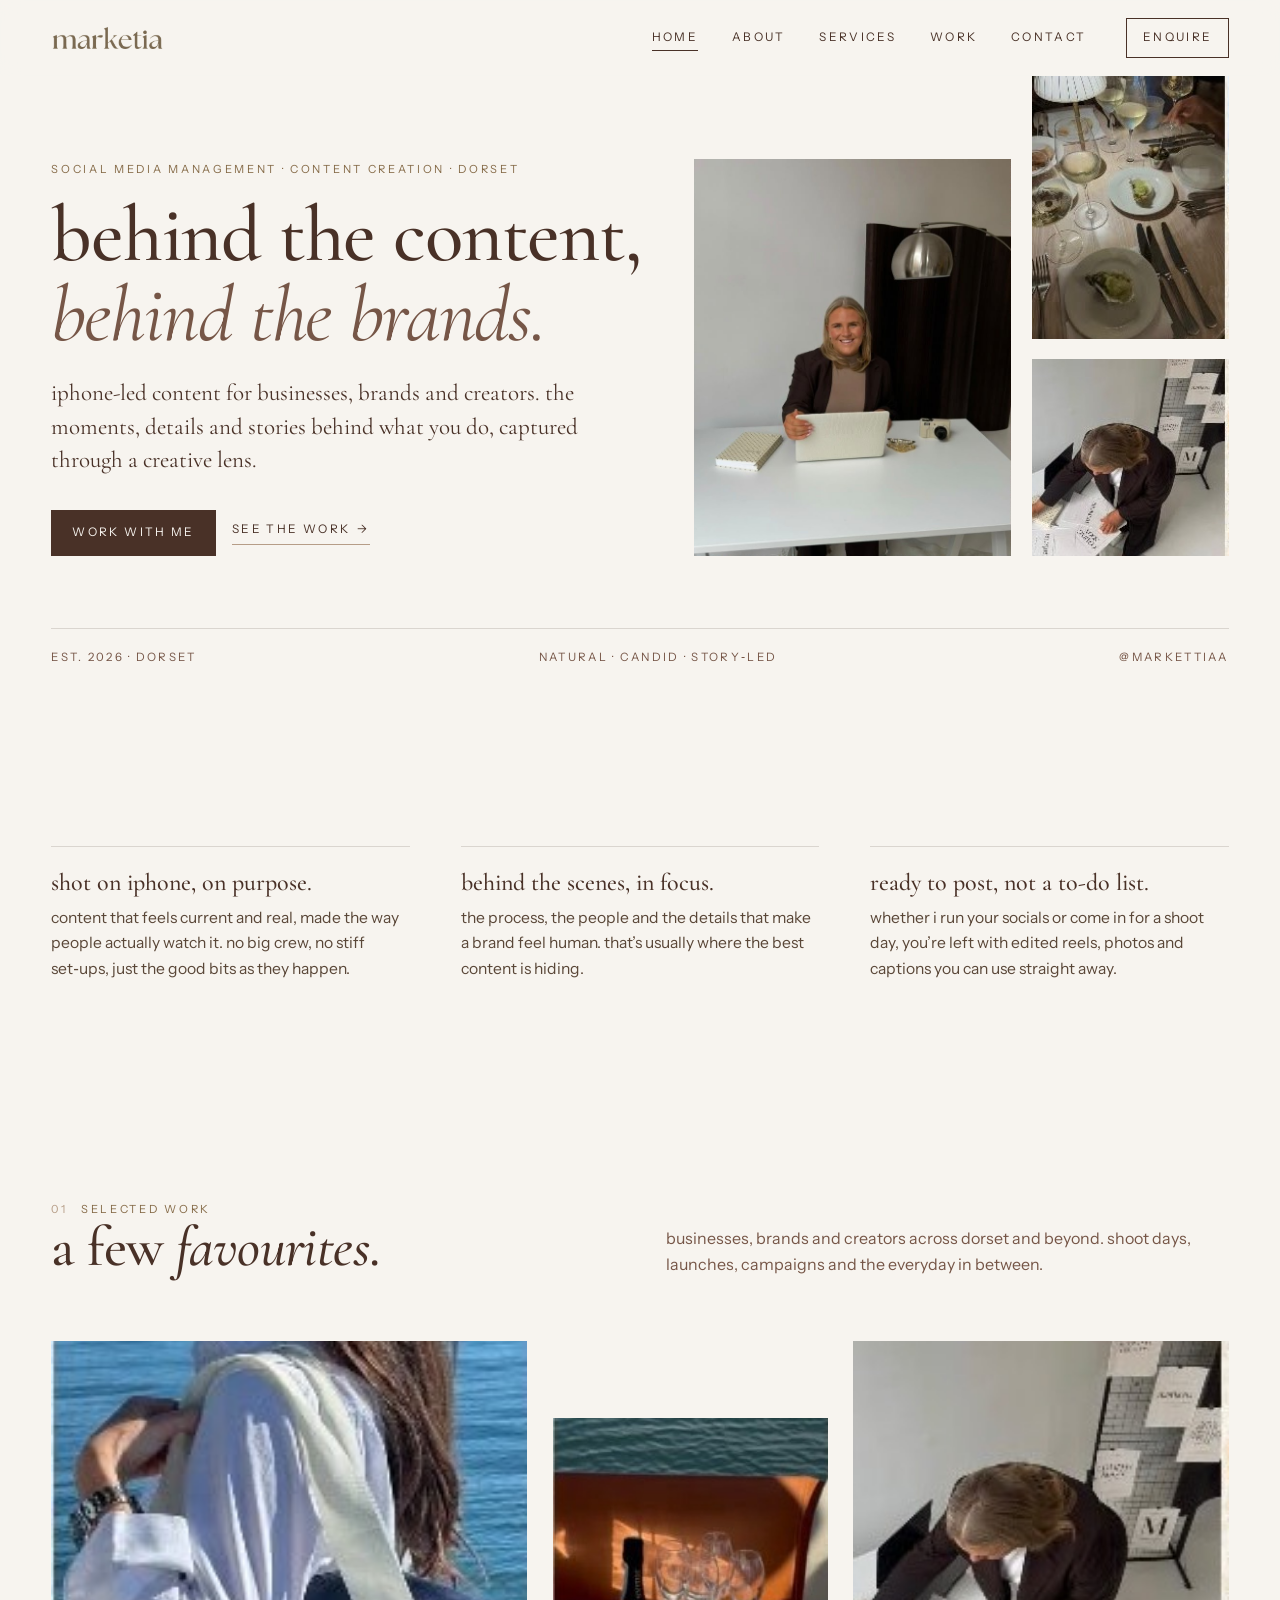
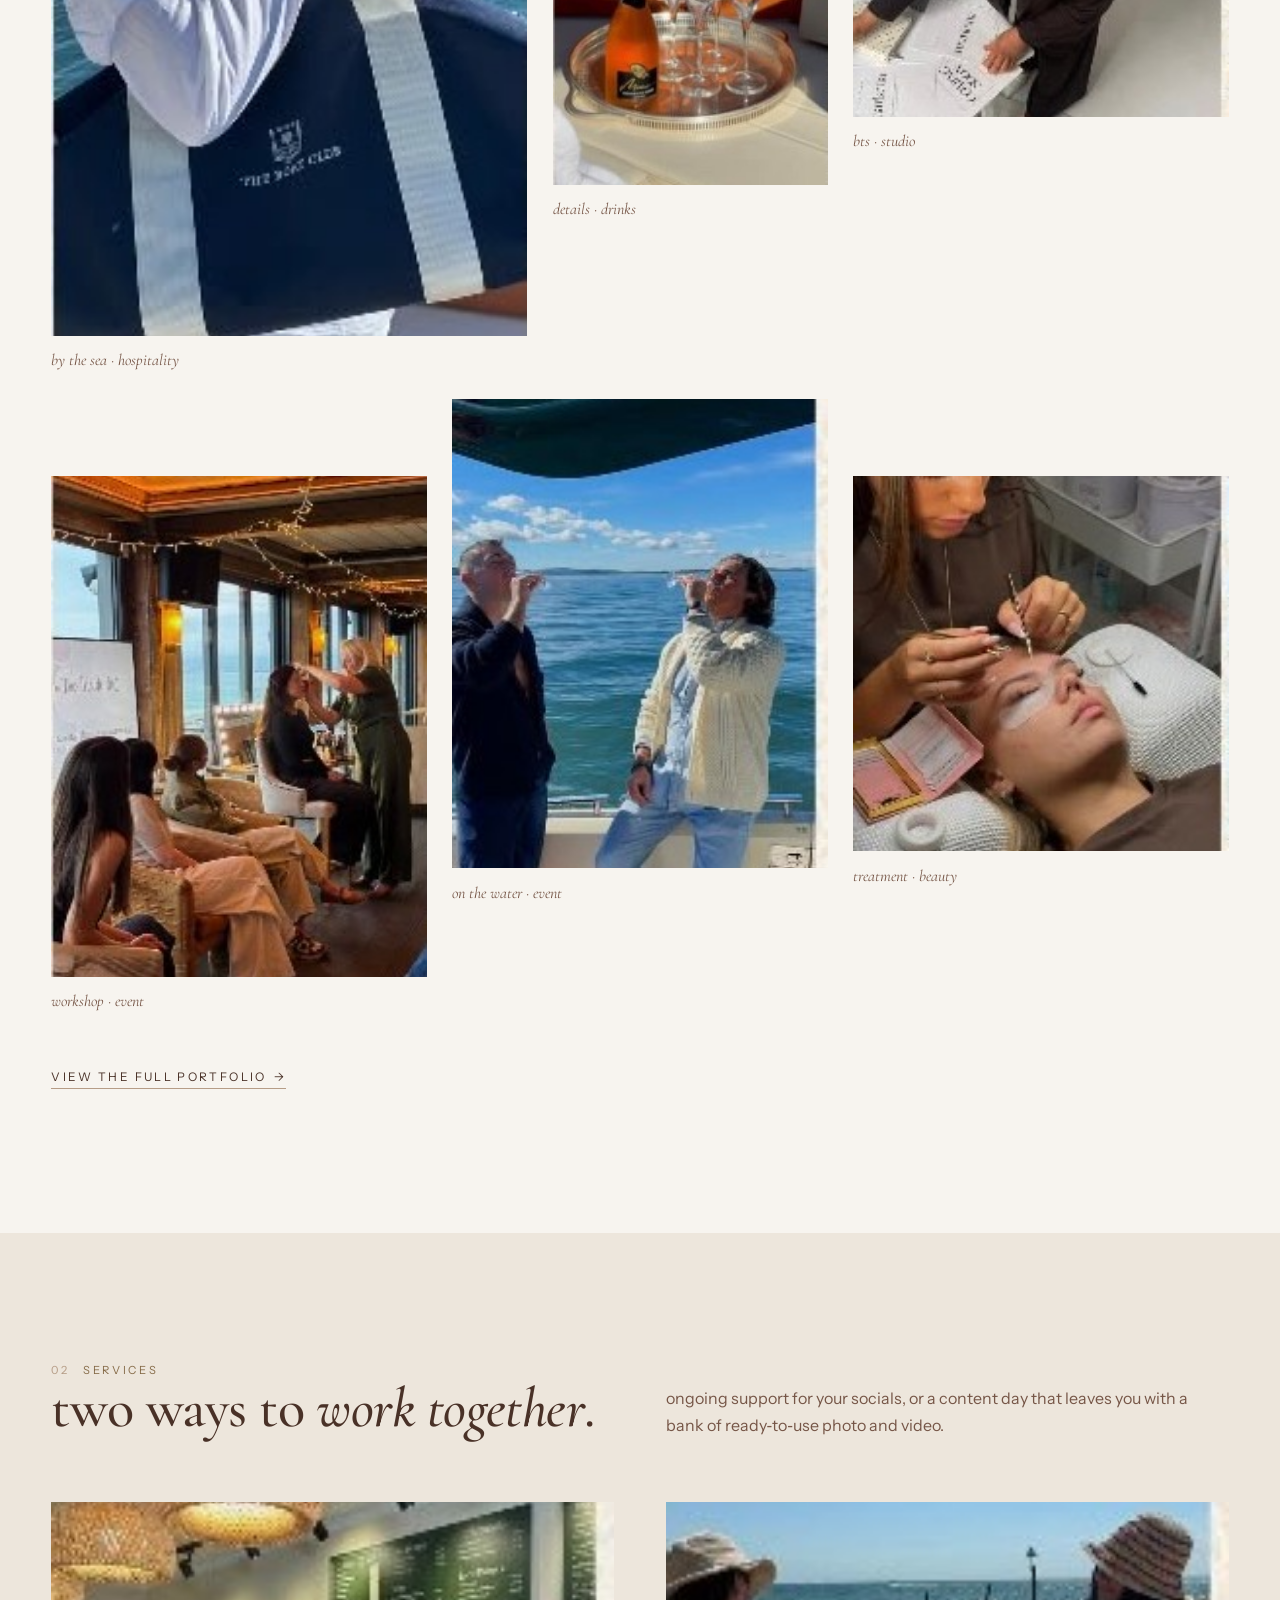
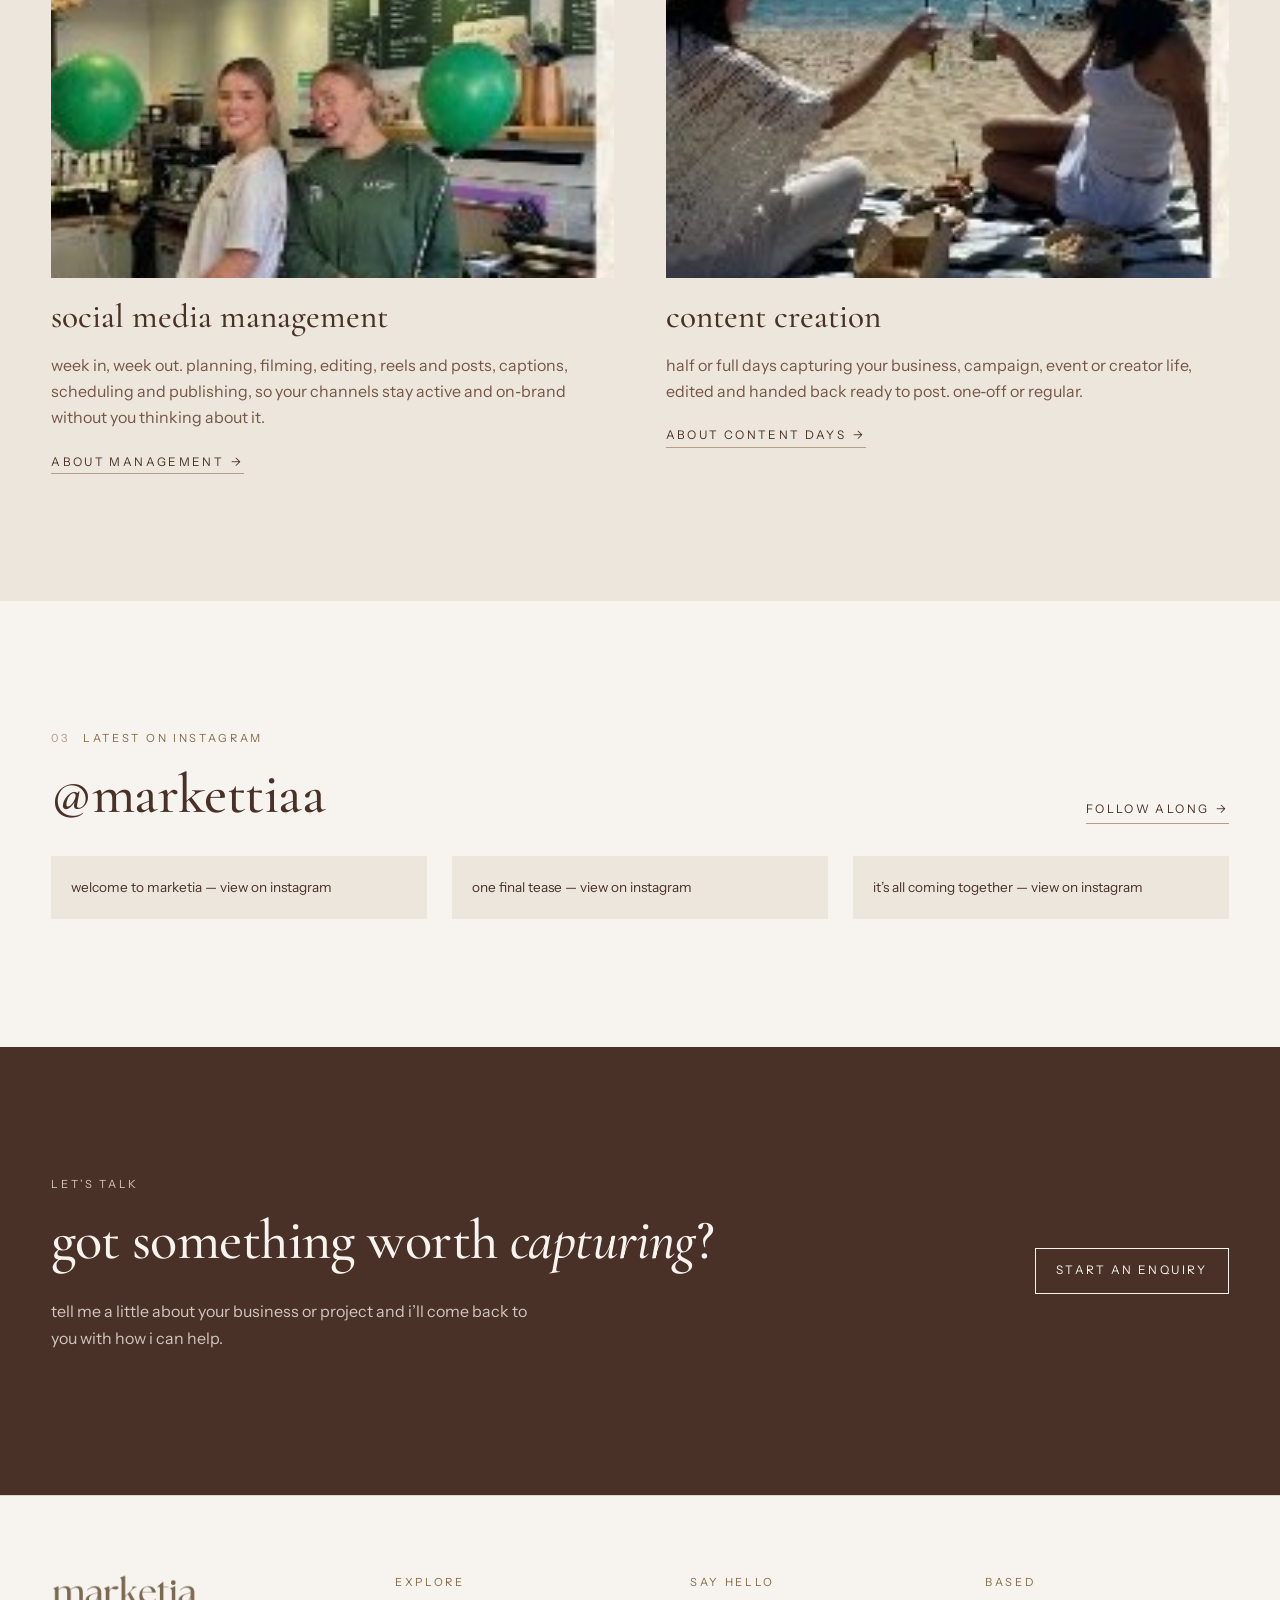
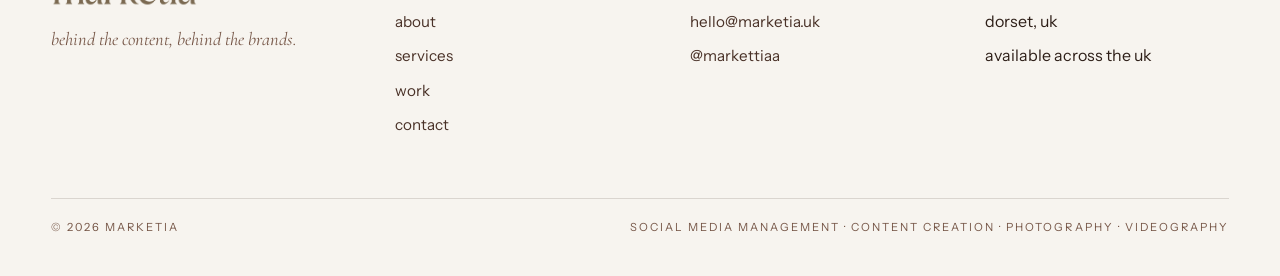
==== commit beb7a3d2: "Add Tia's wordmark, palette and first photos Wordmark cut from her logo sheet as transparent PNGs; C" ====
--- a/index.html
+++ b/index.html
@@ -22,7 +22,7 @@
 
 <header class="site-header">
   <div class="wrap nav-row">
-    <a class="wordmark" href="index.html" aria-label="marketia home">marketia</a>
+    <a class="wordmark" href="index.html" aria-label="marketia home"><img src="assets/img/logo-dark.png" alt="marketia" width="693" height="160"></a>
     <button class="nav-toggle" aria-expanded="false" aria-controls="site-nav"><span></span><span></span><span class="visually-hidden">Menu</span></button>
     <nav id="site-nav" class="site-nav">
       <a href="index.html" aria-current="page">home</a><a href="about.html">about</a><a href="services.html">services</a><a href="work.html">work</a><a href="contact.html">contact</a>
@@ -45,10 +45,10 @@
         </div>
       </div>
       <div class="hero-art">
-        <div class="img ph r45 deep" data-slot="home · hero portrait" role="img" aria-label="home · hero portrait"></div>
+        <div class="img r45"><img src="assets/img/hero-desk.jpg" alt="tia at her desk in the marketia studio"></div>
         <div class="side">
-          <div class="img ph r34" data-slot="home · detail" role="img" aria-label="home · detail"></div>
-          <div class="img ph r11 dark" data-slot="home · bts" role="img" aria-label="home · bts"></div>
+          <div class="img r34"><img src="assets/img/work-02.jpg" alt="table details on a shoot: wine, oysters and candlelight" loading="lazy"></div>
+          <div class="img r11"><img src="assets/img/work-05.jpg" alt="tia laying out printed cards on a studio floor" loading="lazy" style="object-position:center 30%"></div>
         </div>
       </div>
     </div>
@@ -88,12 +88,12 @@
         <p class="muted">businesses, brands and creators across dorset and beyond. shoot days, launches, campaigns and the everyday in between.</p>
       </div>
       <div class="edit-grid" data-stagger>
-        <a class="work-link zoom span5" href="work.html"><div class="img ph r45" data-slot="work · 01" role="img" aria-label="work · 01"></div><figcaption>shoot day · <em>hospitality</em></figcaption></a>
-        <a class="work-link zoom span3 down" href="work.html"><div class="img ph r34 deep" data-slot="work · 02" role="img" aria-label="work · 02"></div><figcaption>details · <em>product</em></figcaption></a>
-        <a class="work-link zoom span4" href="work.html"><div class="img ph r11 dark" data-slot="work · 03" role="img" aria-label="work · 03"></div><figcaption>bts · <em>launch</em></figcaption></a>
-        <a class="work-link zoom span4 down" href="work.html"><div class="img ph r34" data-slot="work · 04" role="img" aria-label="work · 04"></div><figcaption>creator day · <em>lifestyle</em></figcaption></a>
-        <a class="work-link zoom span4" href="work.html"><div class="img ph r45 deep" data-slot="work · 05" role="img" aria-label="work · 05"></div><figcaption>reel still · <em>event</em></figcaption></a>
-        <a class="work-link zoom span4 down" href="work.html"><div class="img ph r11" data-slot="work · 06" role="img" aria-label="work · 06"></div><figcaption>campaign · <em>wellness</em></figcaption></a>
+        <a class="work-link zoom span5" href="work.html"><div class="img r45"><img src="assets/img/work-01.jpg" alt="tote bag over a shoulder by the sea" loading="lazy"></div><figcaption>by the sea · <em>hospitality</em></figcaption></a>
+        <a class="work-link zoom span3 down" href="work.html"><div class="img r34"><img src="assets/img/work-07.jpg" alt="champagne and glasses on a tray" loading="lazy"></div><figcaption>details · <em>drinks</em></figcaption></a>
+        <a class="work-link zoom span4" href="work.html"><div class="img r11"><img src="assets/img/work-05.jpg" alt="behind the scenes in the studio" loading="lazy" style="object-position:center 30%"></div><figcaption>bts · <em>studio</em></figcaption></a>
+        <a class="work-link zoom span4 down" href="work.html"><div class="img r34"><img src="assets/img/work-04.jpg" alt="guests seated at a workshop by the water" loading="lazy"></div><figcaption>workshop · <em>event</em></figcaption></a>
+        <a class="work-link zoom span4" href="work.html"><div class="img r45"><img src="assets/img/work-09.jpg" alt="two people with drinks on a boat" loading="lazy"></div><figcaption>on the water · <em>event</em></figcaption></a>
+        <a class="work-link zoom span4 down" href="work.html"><div class="img r11"><img src="assets/img/work-08.jpg" alt="a beauty treatment in progress" loading="lazy"></div><figcaption>treatment · <em>beauty</em></figcaption></a>
       </div>
       <p style="margin-top:3rem"><a class="textlink" href="work.html">view the full portfolio</a></p>
     </div>
@@ -110,13 +110,13 @@
       </div>
       <div class="grid-2" data-stagger>
         <div>
-          <div class="img ph r32 deep" data-slot="home · service 01" role="img" aria-label="home · service 01"></div>
+          <div class="img r32"><img src="assets/img/work-06.jpg" alt="two baristas behind a café counter" loading="lazy" style="object-position:center 40%"></div>
           <h3 class="h-m" style="margin-top:1.4rem">social media management</h3>
           <p class="muted measure">week in, week out. planning, filming, editing, reels and posts, captions, scheduling and publishing, so your channels stay active and on‑brand without you thinking about it.</p>
           <a class="textlink" href="services.html#management">about management</a>
         </div>
         <div>
-          <div class="img ph r32" data-slot="home · service 02" role="img" aria-label="home · service 02"></div>
+          <div class="img r32"><img src="assets/img/work-03.jpg" alt="two friends clinking drinks on a beach" loading="lazy" style="object-position:center 60%"></div>
           <h3 class="h-m" style="margin-top:1.4rem">content creation</h3>
           <p class="muted measure">half or full days capturing your business, campaign, event or creator life, edited and handed back ready to post. one‑off or regular.</p>
           <a class="textlink" href="services.html#content">about content days</a>
@@ -161,7 +161,7 @@
   <div class="wrap">
     <div class="footer-grid">
       <div>
-        <a class="wordmark" href="index.html">marketia</a>
+        <a class="wordmark" href="index.html"><img src="assets/img/logo-dark.png" alt="marketia" width="693" height="160"></a>
         <p class="footer-tag">behind the content, behind the brands.</p>
       </div>
       <div>
--- a/css/style.css
+++ b/css/style.css
@@ -2,14 +2,16 @@
    marketia — editorial, cream & chocolate
    --------------------------------------------------------------------- */
 :root{
-  --ivory:#f6f1e8;
-  --cream:#efe7da;
-  --taupe:#d8cbb8;
-  --stone:#b9a68d;
-  --mocha:#8a6d55;
-  --choc:#4f3a2b;
-  --ink:#2b1f17;
-  --rule:rgba(79,58,43,.16);
+  /* tia's palette: #f7f4ef · #ede6dc · #b69d87 · #765647 · #493127 ; wordmark golds #856a47 / #bb9868 */
+  --ivory:#f7f4ef;
+  --cream:#ede6dc;
+  --taupe:#d6c8b8;
+  --stone:#b69d87;
+  --mocha:#765647;
+  --choc:#493127;
+  --ink:#2e1f18;
+  --gold:#856a47;
+  --rule:rgba(73,49,39,.16);
   --serif:"Cormorant Garamond", "Times New Roman", serif;
   --sans:"Instrument Sans", system-ui, -apple-system, "Segoe UI", sans-serif;
   --wrap:1240px;
@@ -39,7 +41,7 @@
 /* ---------- type ---------- */
 .label{
   font-family:var(--sans);font-size:.7rem;letter-spacing:.24em;text-transform:uppercase;
-  color:var(--mocha);margin:0 0 1.1rem;
+  color:var(--gold);margin:0 0 1.1rem;
 }
 .label.num::before{content:attr(data-num);margin-right:1.2em;color:var(--stone)}
 .h-xl{font-size:clamp(2.8rem,6.2vw,5.6rem);letter-spacing:-.015em;line-height:1}
@@ -75,10 +77,12 @@
 .textlink:hover::after{transform:translateX(4px)}
 
 /* ---------- header ---------- */
-.site-header{position:sticky;top:0;z-index:50;background:rgba(246,241,232,.9);backdrop-filter:blur(10px);-webkit-backdrop-filter:blur(10px);transition:box-shadow .4s}
+.site-header{position:sticky;top:0;z-index:50;background:rgba(247,244,239,.9);backdrop-filter:blur(10px);-webkit-backdrop-filter:blur(10px);transition:box-shadow .4s}
 .site-header.scrolled{box-shadow:0 1px 0 var(--rule)}
 .nav-row{display:flex;align-items:center;justify-content:space-between;height:76px}
-.wordmark{font-family:var(--serif);font-size:1.85rem;font-weight:500;letter-spacing:.005em;color:var(--choc);text-decoration:none;line-height:1}
+.wordmark{display:inline-block;line-height:0;text-decoration:none}
+.wordmark img{height:26px;width:auto}
+.footer-grid .wordmark img{height:34px}
 .site-nav{display:flex;align-items:center;gap:2.1rem}
 .site-nav a{font-size:.74rem;letter-spacing:.2em;text-transform:uppercase;text-decoration:none;color:var(--choc);position:relative;padding:.3em 0}
 .site-nav a::after{content:"";position:absolute;left:0;right:100%;bottom:0;height:1px;background:var(--choc);transition:right .35s var(--ease)}
@@ -99,6 +103,7 @@
 .img.r32{aspect-ratio:3/2}
 .img.r169{aspect-ratio:16/9}
 .img.r916{aspect-ratio:9/16}
+.img.r23{aspect-ratio:2/3}
 /* placeholder tone until a real image is dropped in */
 .img.ph{background:linear-gradient(165deg,var(--cream),var(--taupe))}
 .img.ph.deep{background:linear-gradient(165deg,var(--stone),var(--mocha))}
@@ -260,7 +265,6 @@
 /* ---------- footer ---------- */
 .site-footer{padding:clamp(48px,6vw,80px) 0 40px;border-top:1px solid var(--rule);background:var(--ivory)}
 .footer-grid{display:grid;grid-template-columns:1.2fr 1fr 1fr 1fr;gap:var(--gutter);align-items:start}
-.footer-grid .wordmark{font-size:2.2rem}
 .footer-tag{font-family:var(--serif);font-style:italic;font-size:1.15rem;color:var(--mocha);margin:.6rem 0 0}
 .footer-grid .label{margin-bottom:.8rem}
 .footer-grid li{padding:.25rem 0}
@@ -332,3 +336,9 @@
   .gallery figure,.gallery .w6,.gallery .w8,.gallery .w3,.gallery .w5,.gallery .w7{grid-column:span 12}
   .edit-grid > *,.edit-grid .span5,.edit-grid .span7,.edit-grid .span6,.edit-grid .span3{grid-column:span 12}
 }
+
+/* ---------- about: then & now strip ---------- */
+.then-now{display:grid;grid-template-columns:repeat(4,1fr);gap:clamp(10px,1.4vw,18px);margin-top:2.4rem}
+.then-now .img{aspect-ratio:1}
+.then-now figcaption{grid-column:1 / -1;margin-top:.2rem}
+@media (max-width:560px){.then-now{grid-template-columns:1fr 1fr}}
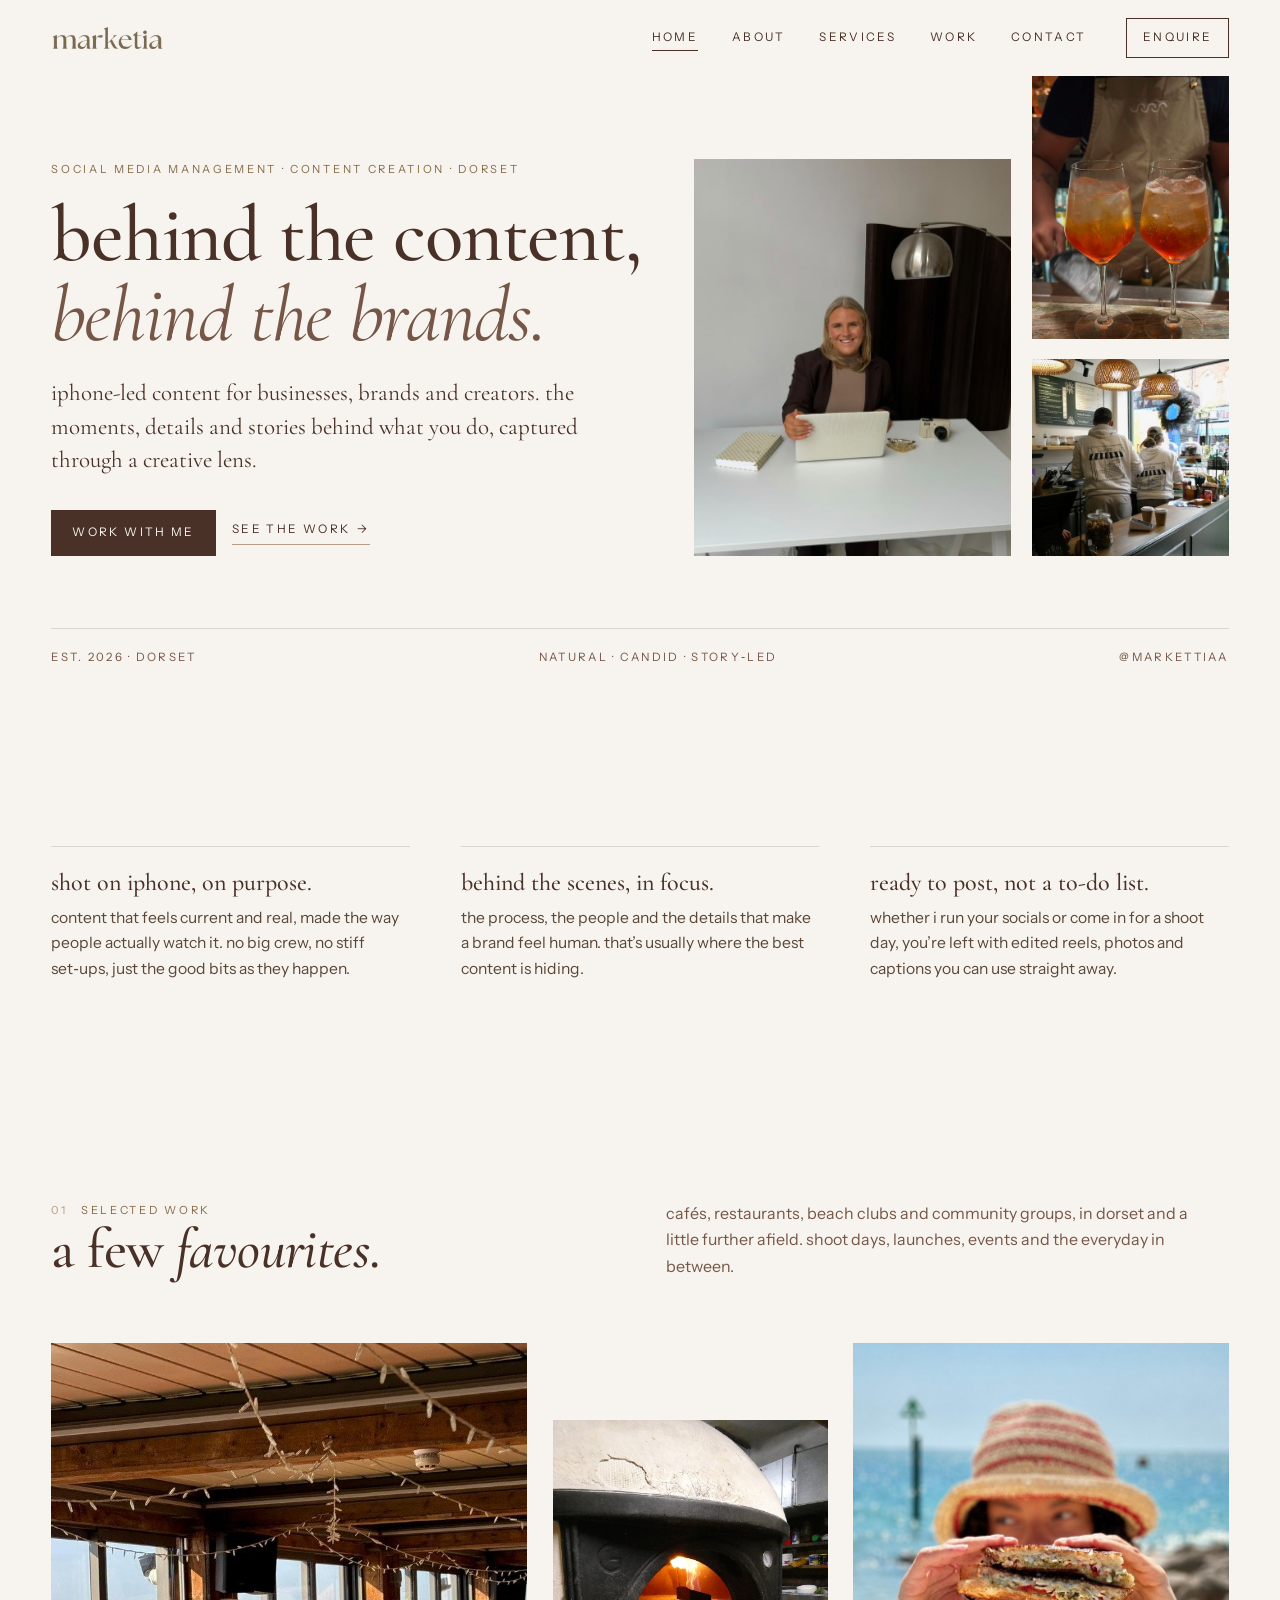
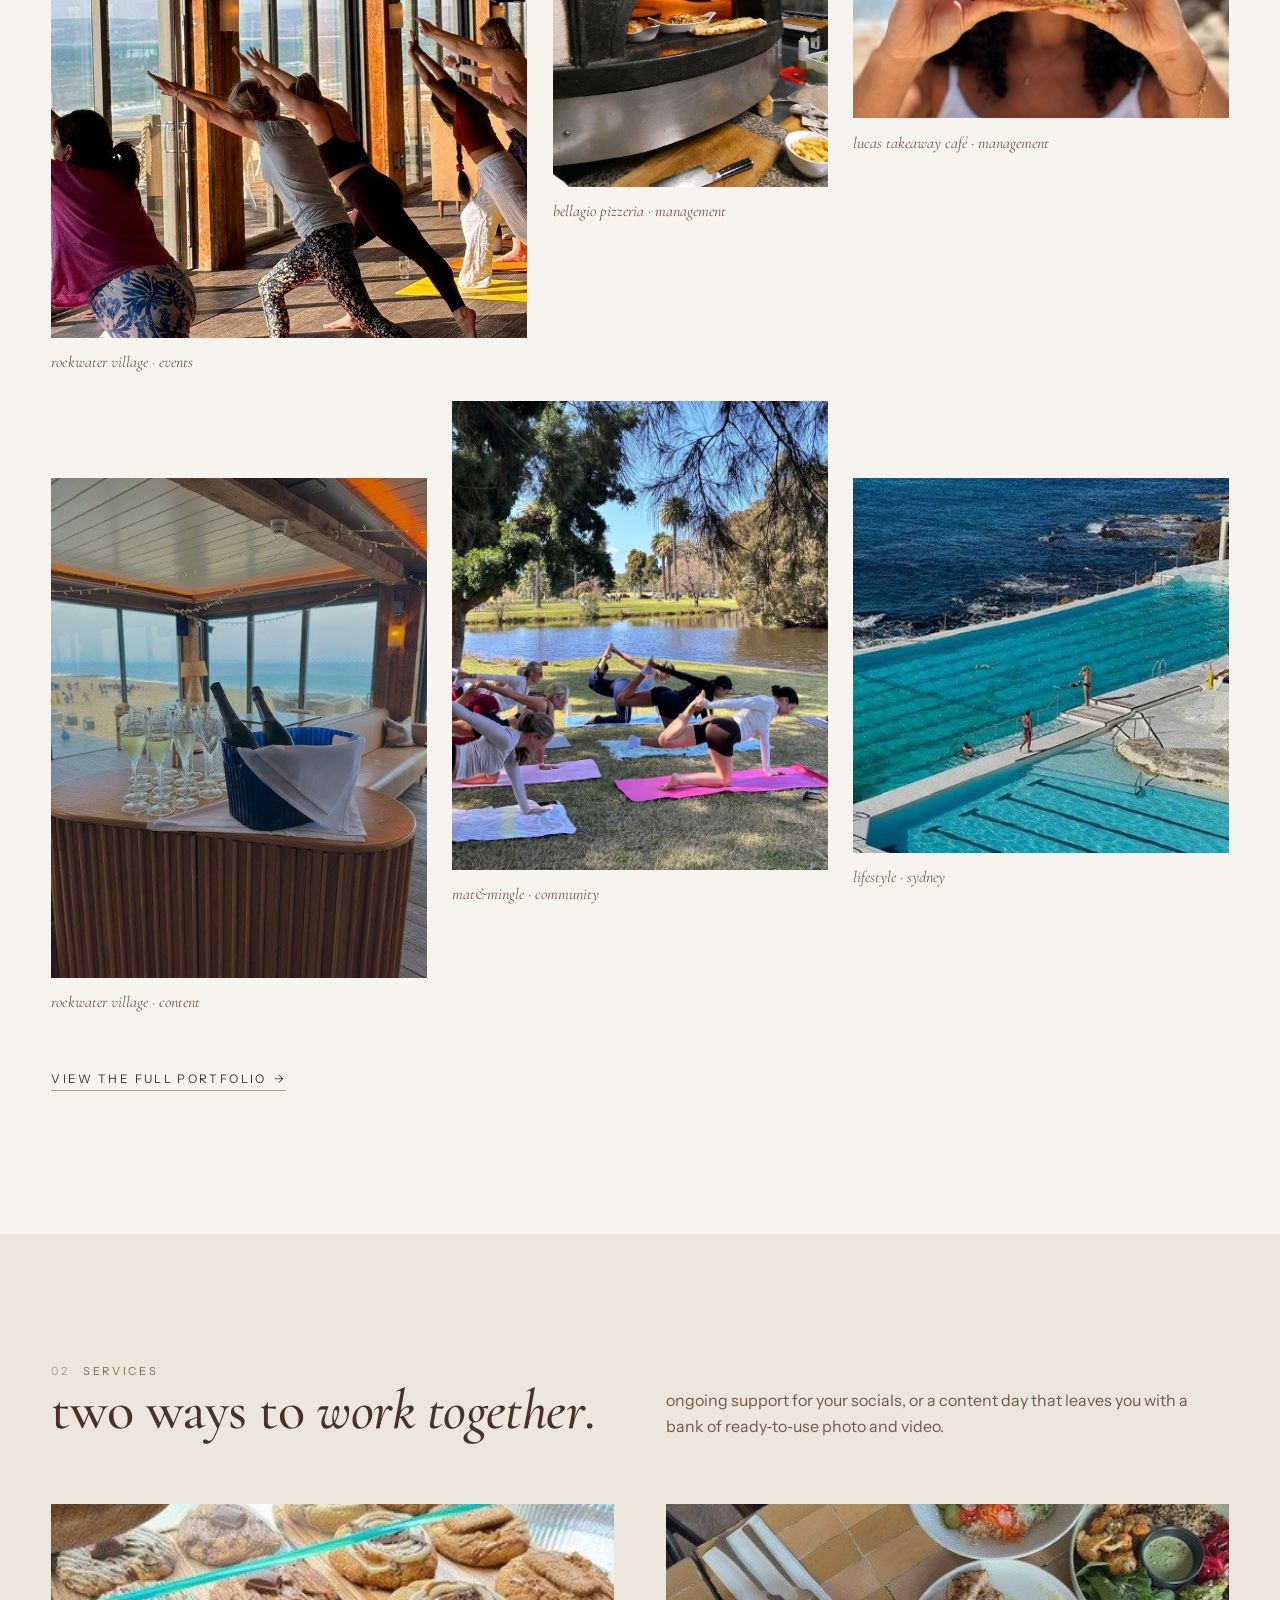
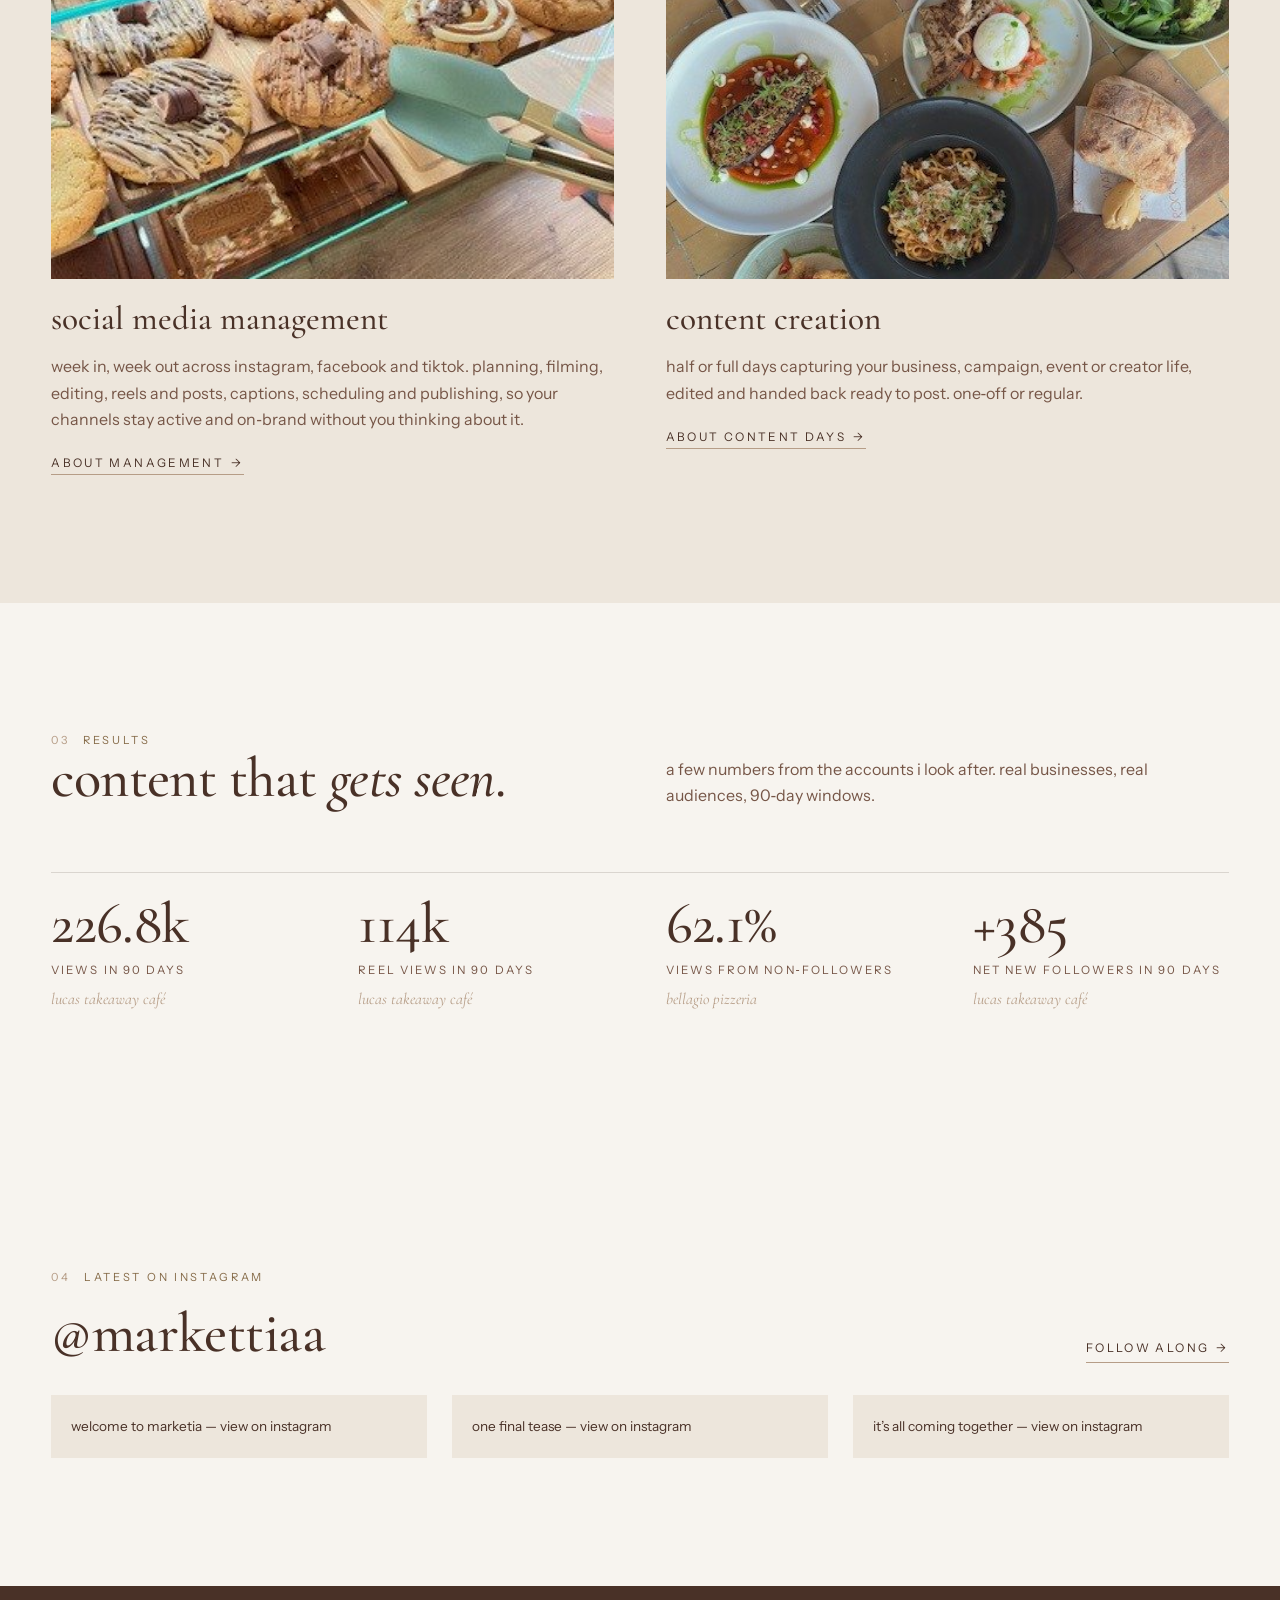
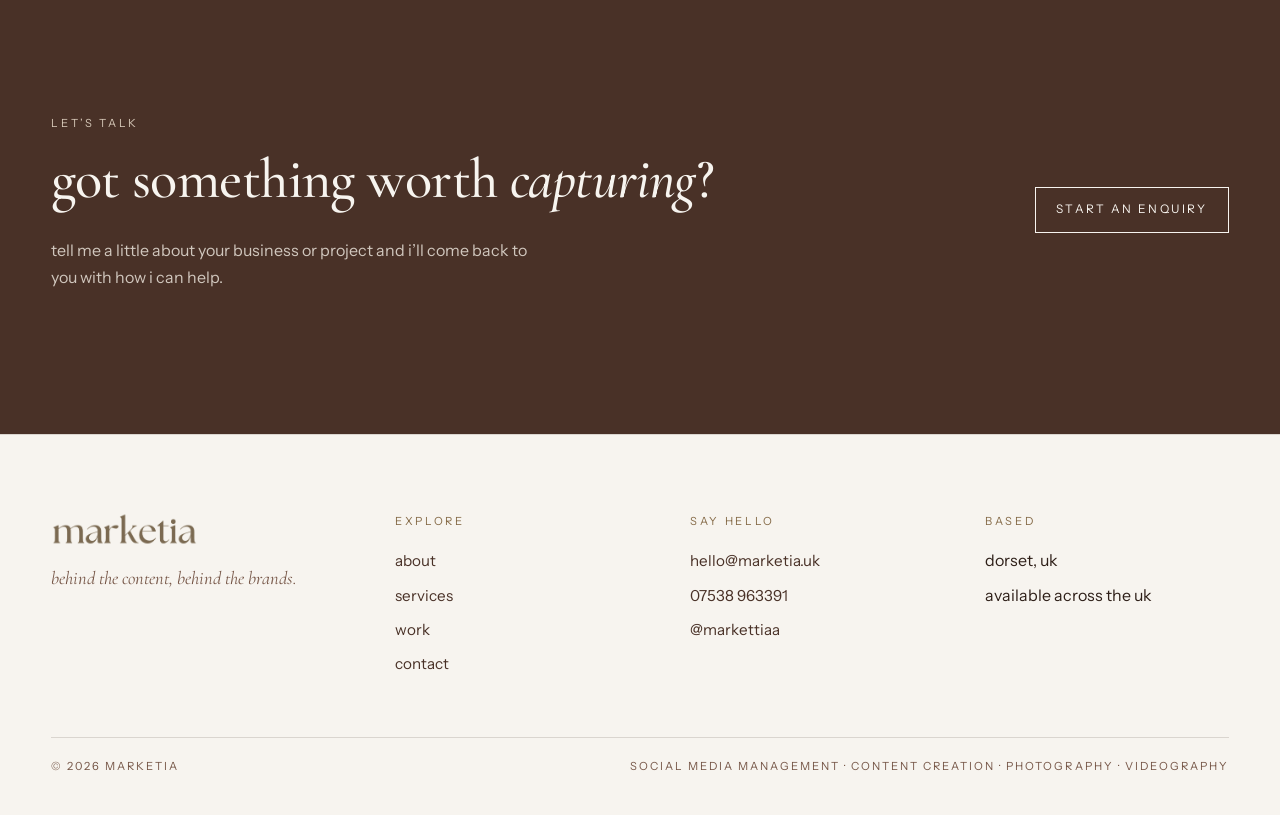
==== commit 1f3191ec: "Bring in the portfolio: client case studies, results, photos, phone Work page rebuilt around named c" ====
--- a/index.html
+++ b/index.html
@@ -9,13 +9,13 @@
   <meta property="og:description" content="marketia is tia’s creative studio: iphone‑led social media management, content creation, photography and videography for businesses, brands and creators. based in dorset, available across the uk.">
   <meta property="og:type" content="website">
   <meta property="og:image" content="https://marketia.uk/assets/og-image.jpg">
-  <meta name="theme-color" content="#f6f1e8">
+  <meta name="theme-color" content="#f7f4ef">
   <link rel="preconnect" href="https://fonts.googleapis.com">
   <link rel="preconnect" href="https://fonts.gstatic.com" crossorigin>
   <link href="https://fonts.googleapis.com/css2?family=Cormorant+Garamond:ital,wght@0,400;0,500;0,600;1,400;1,500&family=Instrument+Sans:ital,wght@0,400;0,500;0,600;1,400&display=swap" rel="stylesheet">
   <script>document.documentElement.classList.add("js")</script>
   <link rel="stylesheet" href="css/style.css">
-  <link rel="icon" href="data:image/svg+xml,%3Csvg xmlns='http://www.w3.org/2000/svg' viewBox='0 0 64 64'%3E%3Crect width='64' height='64' fill='%23f6f1e8'/%3E%3Ctext x='32' y='44' text-anchor='middle' font-family='Georgia,serif' font-size='36' fill='%234f3a2b'%3Em%3C/text%3E%3C/svg%3E">
+  <link rel="icon" href="data:image/svg+xml,%3Csvg xmlns='http://www.w3.org/2000/svg' viewBox='0 0 64 64'%3E%3Crect width='64' height='64' fill='%23f7f4ef'/%3E%3Ctext x='32' y='44' text-anchor='middle' font-family='Georgia,serif' font-size='36' fill='%23493127'%3Em%3C/text%3E%3C/svg%3E">
 </head>
 <body>
 <a class="skip" href="#main">Skip to content</a>
@@ -47,8 +47,8 @@
       <div class="hero-art">
         <div class="img r45"><img src="assets/img/hero-desk.jpg" alt="tia at her desk in the marketia studio"></div>
         <div class="side">
-          <div class="img r34"><img src="assets/img/work-02.jpg" alt="table details on a shoot: wine, oysters and candlelight" loading="lazy"></div>
-          <div class="img r11"><img src="assets/img/work-05.jpg" alt="tia laying out printed cards on a studio floor" loading="lazy" style="object-position:center 30%"></div>
+          <div class="img r34"><img src="assets/img/rockwater-spritz.jpg" alt="two aperol spritzes being served at rockwater village" loading="lazy"></div>
+          <div class="img r11"><img src="assets/img/lucas-baristas.jpg" alt="two baristas behind the counter at lucas takeaway café" loading="lazy" style="object-position:center 40%"></div>
         </div>
       </div>
     </div>
@@ -85,15 +85,15 @@
           <p class="label num" data-num="01">selected work</p>
           <h2 class="h-l">a few <em>favourites</em>.</h2>
         </div>
-        <p class="muted">businesses, brands and creators across dorset and beyond. shoot days, launches, campaigns and the everyday in between.</p>
+        <p class="muted">cafés, restaurants, beach clubs and community groups, in dorset and a little further afield. shoot days, launches, events and the everyday in between.</p>
       </div>
       <div class="edit-grid" data-stagger>
-        <a class="work-link zoom span5" href="work.html"><div class="img r45"><img src="assets/img/work-01.jpg" alt="tote bag over a shoulder by the sea" loading="lazy"></div><figcaption>by the sea · <em>hospitality</em></figcaption></a>
-        <a class="work-link zoom span3 down" href="work.html"><div class="img r34"><img src="assets/img/work-07.jpg" alt="champagne and glasses on a tray" loading="lazy"></div><figcaption>details · <em>drinks</em></figcaption></a>
-        <a class="work-link zoom span4" href="work.html"><div class="img r11"><img src="assets/img/work-05.jpg" alt="behind the scenes in the studio" loading="lazy" style="object-position:center 30%"></div><figcaption>bts · <em>studio</em></figcaption></a>
-        <a class="work-link zoom span4 down" href="work.html"><div class="img r34"><img src="assets/img/work-04.jpg" alt="guests seated at a workshop by the water" loading="lazy"></div><figcaption>workshop · <em>event</em></figcaption></a>
-        <a class="work-link zoom span4" href="work.html"><div class="img r45"><img src="assets/img/work-09.jpg" alt="two people with drinks on a boat" loading="lazy"></div><figcaption>on the water · <em>event</em></figcaption></a>
-        <a class="work-link zoom span4 down" href="work.html"><div class="img r11"><img src="assets/img/work-08.jpg" alt="a beauty treatment in progress" loading="lazy"></div><figcaption>treatment · <em>beauty</em></figcaption></a>
+        <a class="work-link zoom span5" href="work.html#rockwater"><div class="img r45"><img src="assets/img/rockwater-yoga.jpg" alt="a yoga class on the terrace at rockwater village" loading="lazy" style="object-position:center 30%"></div><figcaption>rockwater village · <em>events</em></figcaption></a>
+        <a class="work-link zoom span3 down" href="work.html#bellagio"><div class="img r34"><img src="assets/img/bellagio-oven.jpg" alt="a pizza going into the wood‑fired oven at bellagio pizzeria" loading="lazy"></div><figcaption>bellagio pizzeria · <em>management</em></figcaption></a>
+        <a class="work-link zoom span4" href="work.html#lucas"><div class="img r11"><img src="assets/img/lucas-beach.jpg" alt="a customer biting into a sandwich on the beach" loading="lazy" style="object-position:center 20%"></div><figcaption>lucas takeaway café · <em>management</em></figcaption></a>
+        <a class="work-link zoom span4 down" href="work.html#rockwater"><div class="img r34"><img src="assets/img/rockwater-champagne.jpg" alt="champagne on ice on the terrace at rockwater village" loading="lazy"></div><figcaption>rockwater village · <em>content</em></figcaption></a>
+        <a class="work-link zoom span4" href="work.html#matmingle"><div class="img r45"><img src="assets/img/mm-park.jpg" alt="a women’s yoga session in a sydney park" loading="lazy" style="object-position:center 60%"></div><figcaption>mat&amp;mingle · <em>community</em></figcaption></a>
+        <a class="work-link zoom span4 down" href="work.html#lifestyle"><div class="img r11"><img src="assets/img/life-pool.jpg" alt="swimmers in the sea pool at bondi" loading="lazy"></div><figcaption>lifestyle · <em>sydney</em></figcaption></a>
       </div>
       <p style="margin-top:3rem"><a class="textlink" href="work.html">view the full portfolio</a></p>
     </div>
@@ -110,13 +110,13 @@
       </div>
       <div class="grid-2" data-stagger>
         <div>
-          <div class="img r32"><img src="assets/img/work-06.jpg" alt="two baristas behind a café counter" loading="lazy" style="object-position:center 40%"></div>
+          <div class="img r32"><img src="assets/img/lucas-counter.jpg" alt="pastries on the counter at lucas takeaway café" loading="lazy" style="object-position:center 55%"></div>
           <h3 class="h-m" style="margin-top:1.4rem">social media management</h3>
-          <p class="muted measure">week in, week out. planning, filming, editing, reels and posts, captions, scheduling and publishing, so your channels stay active and on‑brand without you thinking about it.</p>
+          <p class="muted measure">week in, week out across instagram, facebook and tiktok. planning, filming, editing, reels and posts, captions, scheduling and publishing, so your channels stay active and on‑brand without you thinking about it.</p>
           <a class="textlink" href="services.html#management">about management</a>
         </div>
         <div>
-          <div class="img r32"><img src="assets/img/work-03.jpg" alt="two friends clinking drinks on a beach" loading="lazy" style="object-position:center 60%"></div>
+          <div class="img r32"><img src="assets/img/rockwater-food.jpg" alt="plates of food shot from above at rockwater village" loading="lazy" style="object-position:center 45%"></div>
           <h3 class="h-m" style="margin-top:1.4rem">content creation</h3>
           <p class="muted measure">half or full days capturing your business, campaign, event or creator life, edited and handed back ready to post. one‑off or regular.</p>
           <a class="textlink" href="services.html#content">about content days</a>
@@ -127,21 +127,39 @@
 
   <section class="section">
     <div class="wrap">
+      <div class="section-head" data-reveal>
+        <div>
+          <p class="label num" data-num="03">results</p>
+          <h2 class="h-l">content that <em>gets seen</em>.</h2>
+        </div>
+        <p class="muted">a few numbers from the accounts i look after. real businesses, real audiences, 90‑day windows.</p>
+      </div>
+      <div class="stats" data-stagger>
+        <div class="stat"><b>226.8k</b><span>views in 90 days</span><small>lucas takeaway café</small></div>
+        <div class="stat"><b>114k</b><span>reel views in 90 days</span><small>lucas takeaway café</small></div>
+        <div class="stat"><b>62.1%</b><span>views from non‑followers</span><small>bellagio pizzeria</small></div>
+        <div class="stat"><b>+385</b><span>net new followers in 90 days</span><small>lucas takeaway café</small></div>
+      </div>
+    </div>
+  </section>
+
+  
+  <section class="section">
+    <div class="wrap">
       <div class="ig-head" data-reveal>
         <div>
-          <p class="label num" data-num="03">latest on instagram</p>
+          <p class="label num" data-num="04">latest on instagram</p>
           <h2 class="h-l" style="margin:0">@markettiaa</h2>
         </div>
         <a class="textlink" href="https://www.instagram.com/markettiaa/" target="_blank" rel="noopener">follow along</a>
       </div>
       <div class="ig-grid" data-stagger>
-        <blockquote class="instagram-media" data-instgrm-permalink="https://www.instagram.com/p/Df5Pmn0oMep/" data-instgrm-version="14"><a href="https://www.instagram.com/p/Df5Pmn0oMep/" target="_blank" rel="noopener">welcome to marketia — view on instagram</a></blockquote>
-        <blockquote class="instagram-media" data-instgrm-permalink="https://www.instagram.com/p/DfpyFEXxtR0/" data-instgrm-version="14"><a href="https://www.instagram.com/p/DfpyFEXxtR0/" target="_blank" rel="noopener">one final tease — view on instagram</a></blockquote>
-        <blockquote class="instagram-media" data-instgrm-permalink="https://www.instagram.com/p/DfnRIOOKD3a/" data-instgrm-version="14"><a href="https://www.instagram.com/p/DfnRIOOKD3a/" target="_blank" rel="noopener">it’s all coming together — view on instagram</a></blockquote>
-      </div>
-    </div>
-  </section>
-
+        <blockquote class="instagram-media" data-instgrm-permalink="https://www.instagram.com/p/Df5Pmn0oMep/" data-instgrm-version="14"><a href="https://www.instagram.com/p/Df5Pmn0oMep/" target="_blank" rel="noopener">welcome to marketia — view on instagram</a></blockquote><blockquote class="instagram-media" data-instgrm-permalink="https://www.instagram.com/p/DfpyFEXxtR0/" data-instgrm-version="14"><a href="https://www.instagram.com/p/DfpyFEXxtR0/" target="_blank" rel="noopener">one final tease — view on instagram</a></blockquote><blockquote class="instagram-media" data-instgrm-permalink="https://www.instagram.com/p/DfnRIOOKD3a/" data-instgrm-version="14"><a href="https://www.instagram.com/p/DfnRIOOKD3a/" target="_blank" rel="noopener">it’s all coming together — view on instagram</a></blockquote>
+      </div>
+    </div>
+  </section>
+
+  
   <section class="section choc">
     <div class="wrap cta-band" data-reveal>
       <div>
@@ -149,9 +167,7 @@
         <h2 class="h-l">got something worth <em>capturing</em>?</h2>
         <p>tell me a little about your business or project and i’ll come back to you with how i can help.</p>
       </div>
-      <div class="actions">
-        <a class="btn light" href="contact.html">start an enquiry</a>
-      </div>
+      <div class="actions"><a class="btn light" href="contact.html">start an enquiry</a></div>
     </div>
   </section>
 
@@ -177,6 +193,7 @@
         <p class="label">say hello</p>
         <ul>
           <li><a href="mailto:hello@marketia.uk">hello@marketia.uk</a></li>
+          <li><a href="tel:+447538963391">07538 963391</a></li>
           <li><a href="https://www.instagram.com/markettiaa/" target="_blank" rel="noopener">@markettiaa</a></li>
         </ul>
       </div>
--- a/css/style.css
+++ b/css/style.css
@@ -342,3 +342,39 @@
 .then-now .img{aspect-ratio:1}
 .then-now figcaption{grid-column:1 / -1;margin-top:.2rem}
 @media (max-width:560px){.then-now{grid-template-columns:1fr 1fr}}
+
+/* ---------- stats ---------- */
+.stats{display:grid;grid-template-columns:repeat(4,1fr);gap:var(--gutter);border-top:1px solid var(--rule)}
+.stat{padding-top:1.4rem}
+.stat b{display:block;font-family:var(--serif);font-weight:500;font-size:clamp(2.4rem,4.5vw,3.8rem);line-height:1;color:var(--choc);letter-spacing:-.01em}
+.stat span{display:block;margin-top:.5rem;font-size:.72rem;letter-spacing:.18em;text-transform:uppercase;color:var(--mocha)}
+.stat small{display:block;margin-top:.35rem;font-family:var(--serif);font-style:italic;font-size:1rem;color:var(--stone)}
+.stats.small{margin:0 0 clamp(24px,3vw,36px)}
+.stats.small .stat b{font-size:clamp(1.9rem,3.2vw,2.8rem)}
+
+/* ---------- work: case studies ---------- */
+.case{padding:clamp(40px,5vw,64px) 0;border-top:1px solid var(--rule)}
+.case:first-of-type{border-top:0;padding-top:0}
+.case-head{display:grid;grid-template-columns:1fr 1fr;gap:var(--gutter);align-items:end;margin-bottom:clamp(24px,3.5vw,40px)}
+.case-head .h-l{margin:0}
+.case-head p{margin:0 0 .8rem;max-width:36em}
+.mosaic{display:grid;grid-template-columns:repeat(12,1fr);gap:clamp(12px,1.8vw,24px);align-items:start}
+.mosaic .m-a{grid-column:span 5;grid-row:span 2}
+.mosaic .m-b,.mosaic .m-c,.mosaic .m-d,.mosaic .m-e,.mosaic .m-g,.mosaic .m-h{grid-column:span 3}
+.mosaic .m-f{grid-column:span 4}
+.mosaic .m-wide{grid-column:span 6}
+.mosaic .m-b{margin-top:clamp(20px,3vw,48px)}
+.mosaic .m-d{margin-top:clamp(20px,3vw,48px)}
+.mosaic .img{transition:transform 1.2s var(--ease)}
+.strip{display:grid;grid-template-columns:repeat(5,1fr);gap:clamp(10px,1.4vw,18px)}
+.strip .img:nth-child(even){margin-top:clamp(16px,2.4vw,36px)}
+.pricing{margin-top:clamp(40px,5vw,64px);padding-top:1.6rem;border-top:1px solid var(--rule);display:grid;grid-template-columns:1fr 2fr;gap:var(--gutter)}
+.pricing p.measure{font-family:var(--serif);font-size:1.25rem;line-height:1.45;color:var(--choc);margin:0}
+@media (max-width:1024px){.stats{grid-template-columns:1fr 1fr}.strip{grid-template-columns:repeat(3,1fr)}}
+@media (max-width:860px){
+  .case-head,.pricing{grid-template-columns:1fr}
+  .mosaic .m-a{grid-column:span 12;grid-row:auto}
+  .mosaic .m-b,.mosaic .m-c,.mosaic .m-d,.mosaic .m-e,.mosaic .m-g,.mosaic .m-h,.mosaic .m-f,.mosaic .m-wide{grid-column:span 6}
+  .mosaic .m-b,.mosaic .m-d{margin-top:0}
+}
+@media (max-width:560px){.stats{grid-template-columns:1fr 1fr;gap:1.4rem}.strip{grid-template-columns:1fr 1fr}.strip .img:nth-child(even){margin-top:0}}
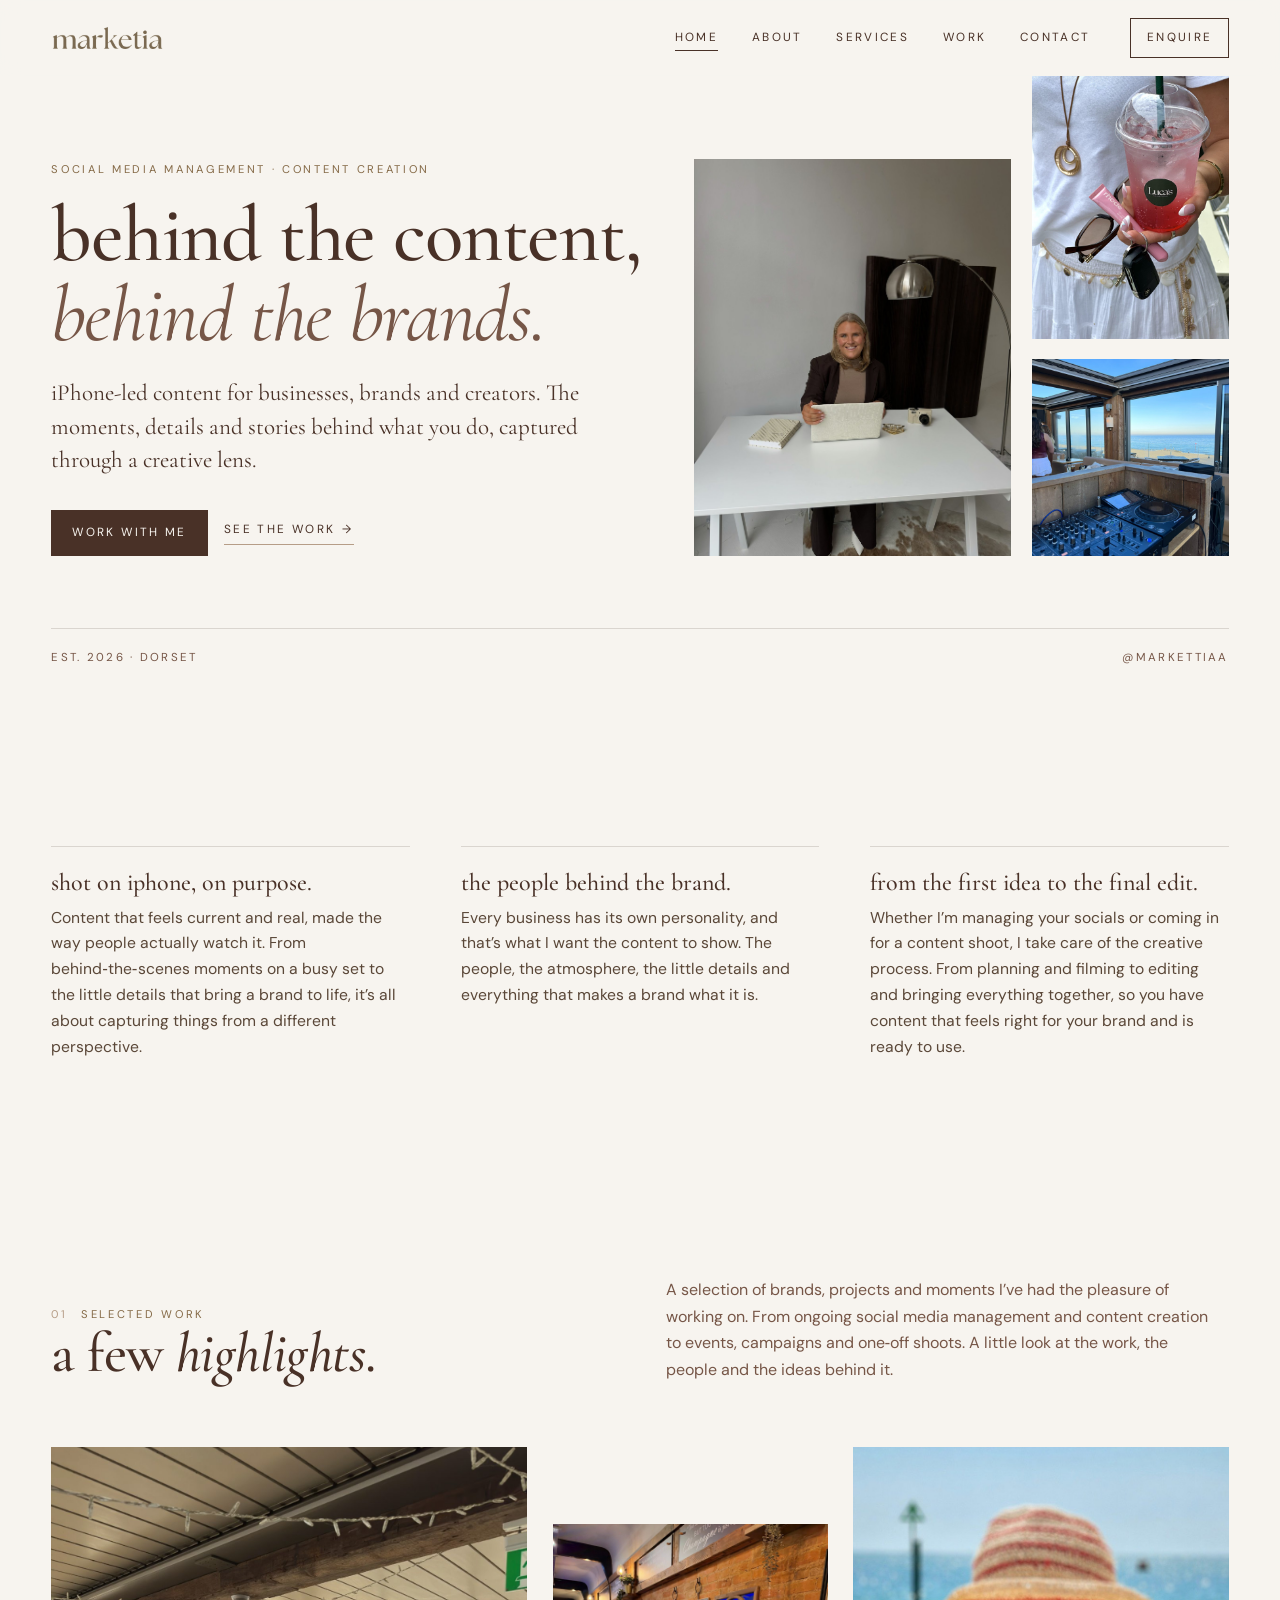
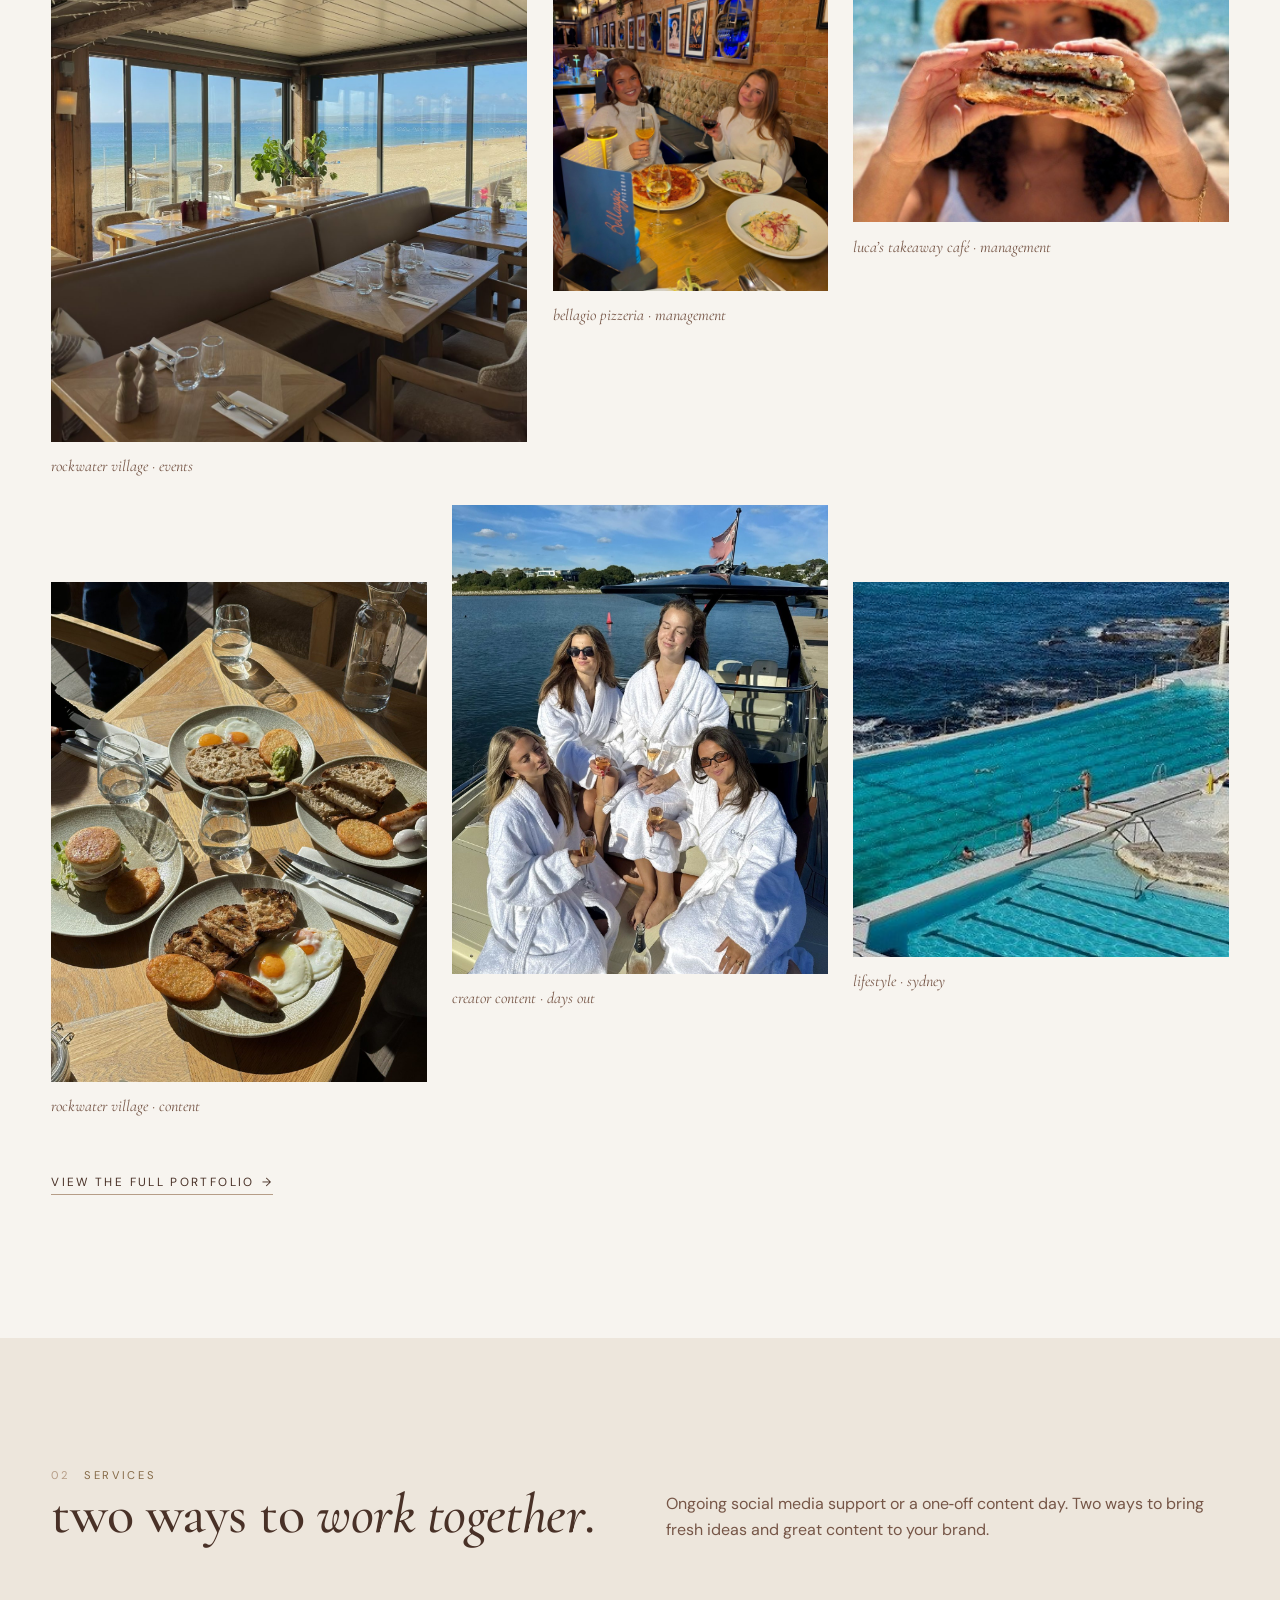
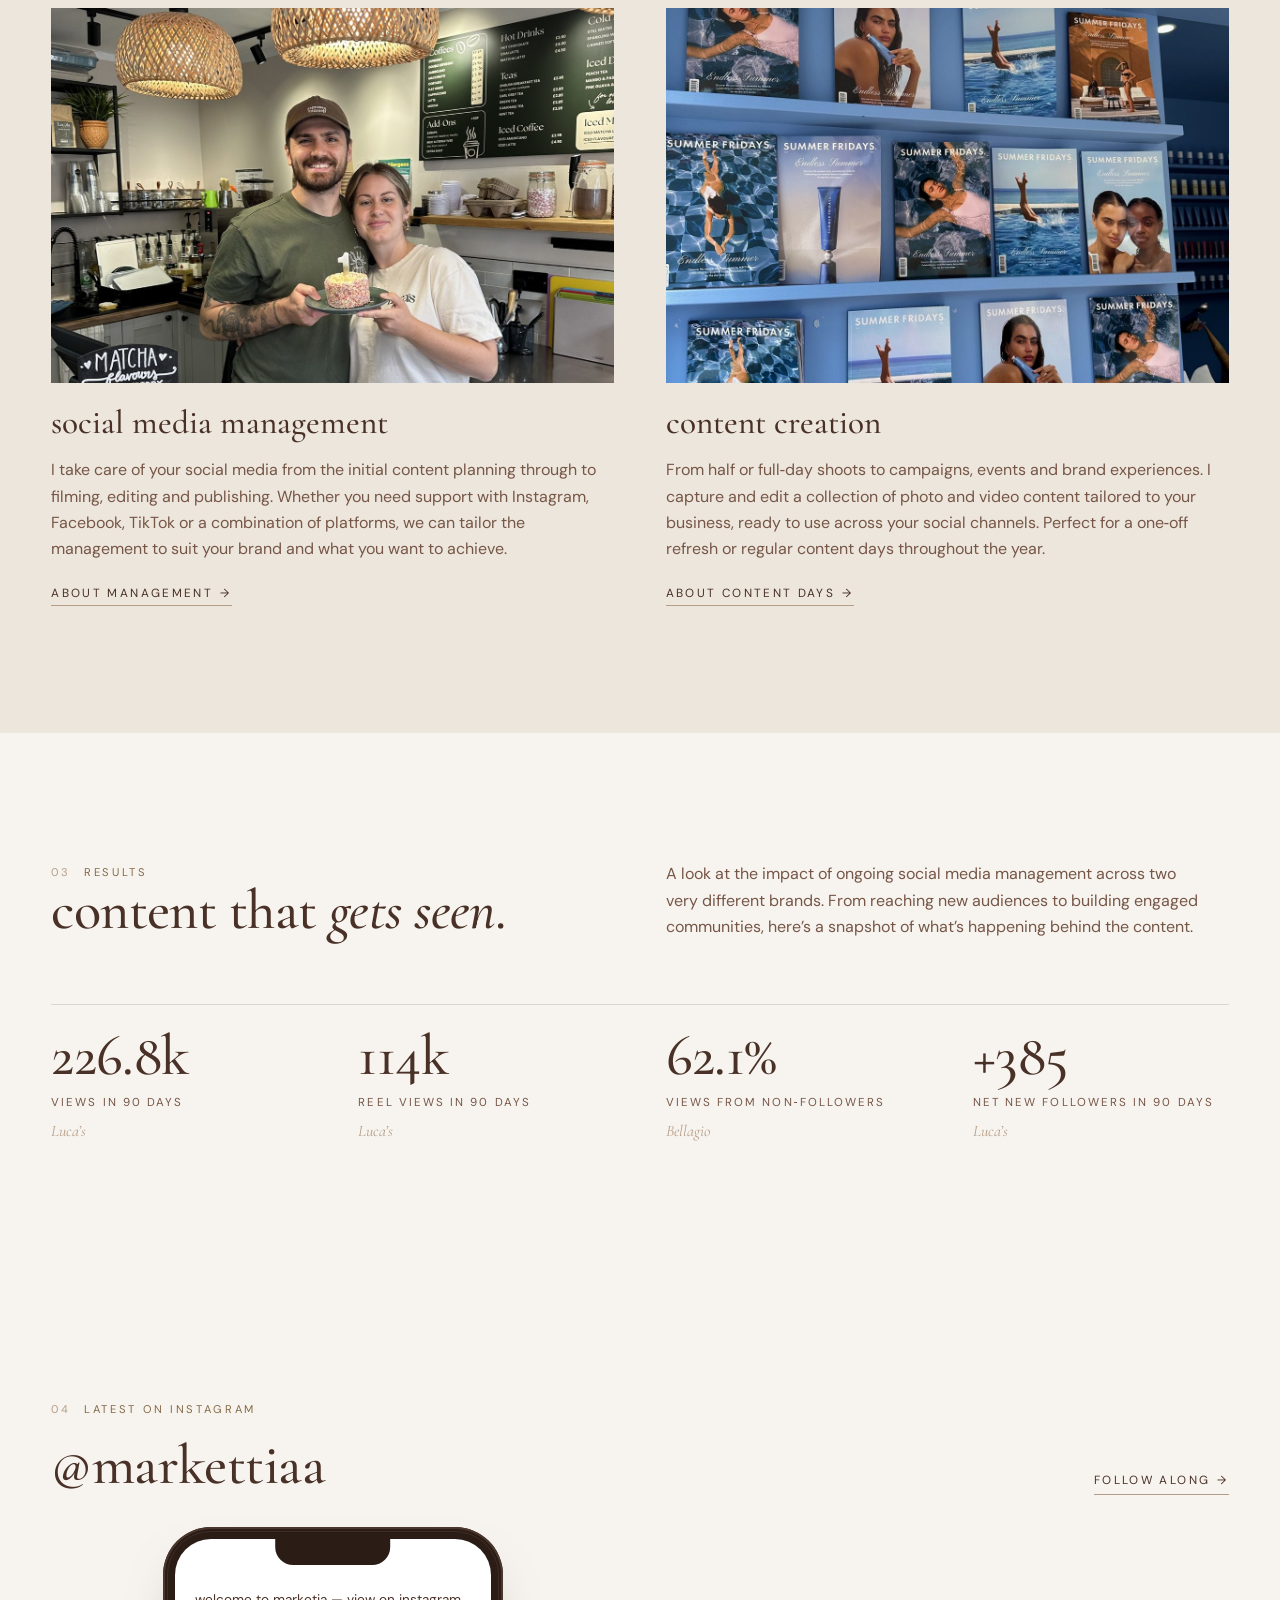
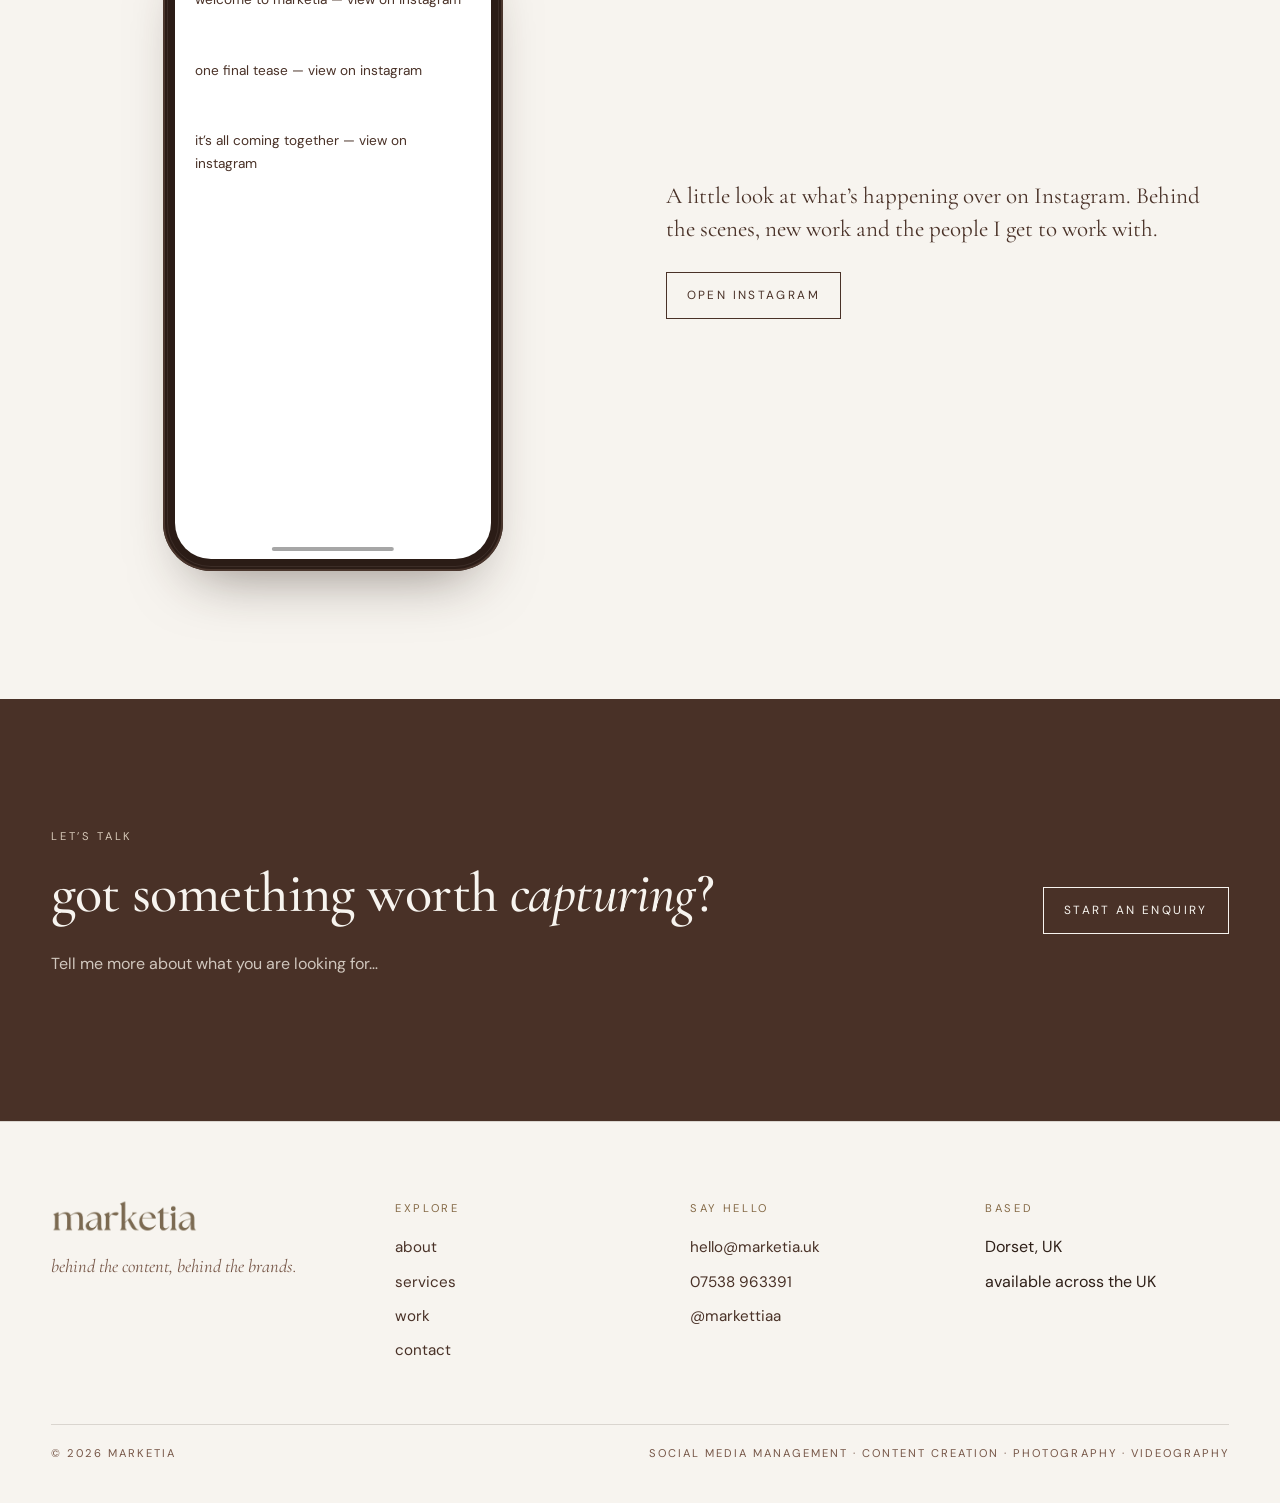
==== commit 233f26e4: "Round-1 feedback from Tia: new copy, Drive photos, DM Sans, phone-framed feed, in-page enquiry form " ====
--- a/index.html
+++ b/index.html
@@ -3,17 +3,17 @@
 <head>
   <meta charset="utf-8">
   <meta name="viewport" content="width=device-width, initial-scale=1">
-  <title>marketia — social media management & content creation, dorset</title>
-  <meta name="description" content="marketia is tia’s creative studio: iphone‑led social media management, content creation, photography and videography for businesses, brands and creators. based in dorset, available across the uk.">
-  <meta property="og:title" content="marketia — social media management & content creation, dorset">
-  <meta property="og:description" content="marketia is tia’s creative studio: iphone‑led social media management, content creation, photography and videography for businesses, brands and creators. based in dorset, available across the uk.">
+  <title>marketia — social media management & content creation, Dorset</title>
+  <meta name="description" content="marketia is Tia’s creative brand: iPhone‑led social media management, content creation, photography and videography for businesses, brands and creators. Based in Dorset, available across the UK.">
+  <meta property="og:title" content="marketia — social media management & content creation, Dorset">
+  <meta property="og:description" content="marketia is Tia’s creative brand: iPhone‑led social media management, content creation, photography and videography for businesses, brands and creators. Based in Dorset, available across the UK.">
   <meta property="og:type" content="website">
   <meta property="og:image" content="https://marketia.uk/assets/og-image.jpg">
   <meta name="theme-color" content="#f7f4ef">
   <link rel="preconnect" href="https://fonts.googleapis.com">
   <link rel="preconnect" href="https://fonts.gstatic.com" crossorigin>
-  <link href="https://fonts.googleapis.com/css2?family=Cormorant+Garamond:ital,wght@0,400;0,500;0,600;1,400;1,500&family=Instrument+Sans:ital,wght@0,400;0,500;0,600;1,400&display=swap" rel="stylesheet">
-  <script>document.documentElement.classList.add("js")</script>
+  <link id="fonts" href="https://fonts.googleapis.com/css2?family=Cormorant+Garamond:ital,wght@0,400;0,500;0,600;1,400;1,500&family=DM+Sans:ital,opsz,wght@0,9..40,400;0,9..40,500;1,9..40,400&display=swap" rel="stylesheet">
+  <script>document.documentElement.classList.add("js");try{var f=new URLSearchParams(location.search).get("fonts")||localStorage.getItem("fonts");if(f)document.documentElement.setAttribute("data-fonts",f)}catch(e){}</script>
   <link rel="stylesheet" href="css/style.css">
   <link rel="icon" href="data:image/svg+xml,%3Csvg xmlns='http://www.w3.org/2000/svg' viewBox='0 0 64 64'%3E%3Crect width='64' height='64' fill='%23f7f4ef'/%3E%3Ctext x='32' y='44' text-anchor='middle' font-family='Georgia,serif' font-size='36' fill='%23493127'%3Em%3C/text%3E%3C/svg%3E">
 </head>
@@ -26,7 +26,7 @@
     <button class="nav-toggle" aria-expanded="false" aria-controls="site-nav"><span></span><span></span><span class="visually-hidden">Menu</span></button>
     <nav id="site-nav" class="site-nav">
       <a href="index.html" aria-current="page">home</a><a href="about.html">about</a><a href="services.html">services</a><a href="work.html">work</a><a href="contact.html">contact</a>
-      <a class="btn" href="contact.html">enquire</a>
+      <a class="btn" href="contact.html#enquiry">enquire</a>
     </nav>
   </div>
 </header>
@@ -36,25 +36,24 @@
   <section class="hero">
     <div class="wrap hero-grid">
       <div>
-        <p class="label">social media management · content creation · dorset</p>
+        <p class="label">social media management · content creation</p>
         <h1 class="h-xl hero-title">behind the content,<span class="l2">behind the brands.</span></h1>
-        <p class="lede">iphone‑led content for businesses, brands and creators. the moments, details and stories behind what you do, captured through a creative lens.</p>
+        <p class="lede">iPhone‑led content for businesses, brands and creators. The moments, details and stories behind what you do, captured through a creative lens.</p>
         <div class="hero-actions">
-          <a class="btn solid" href="contact.html">work with me</a>
+          <a class="btn solid" href="contact.html#enquiry">work with me</a>
           <a class="textlink" href="work.html">see the work</a>
         </div>
       </div>
       <div class="hero-art">
-        <div class="img r45"><img src="assets/img/hero-desk.jpg" alt="tia at her desk in the marketia studio"></div>
+        <div class="img r45"><img src="assets/img/hero-desk.jpg" alt="Tia at her desk in the marketia studio"></div>
         <div class="side">
-          <div class="img r34"><img src="assets/img/rockwater-spritz.jpg" alt="two aperol spritzes being served at rockwater village" loading="lazy"></div>
-          <div class="img r11"><img src="assets/img/lucas-baristas.jpg" alt="two baristas behind the counter at lucas takeaway café" loading="lazy" style="object-position:center 40%"></div>
+          <div class="img r34"><img src="assets/img/lucas-drink.jpg" alt="an iced pink drink from Luca’s held up in the sun" loading="lazy"></div>
+          <div class="img r11"><img src="assets/img/rw-decks.jpg" alt="DJ decks set up on the terrace at Rockwater Village" loading="lazy" style="object-position:center 60%"></div>
         </div>
       </div>
     </div>
     <div class="wrap hero-foot">
       <span>est. 2026 · dorset</span>
-      <span>natural · candid · story‑led</span>
       <span><a href="https://www.instagram.com/markettiaa/" target="_blank" rel="noopener" style="text-decoration:none;color:inherit">@markettiaa</a></span>
     </div>
   </section>
@@ -64,15 +63,15 @@
       <div class="notes" data-stagger>
         <div class="note">
           <h3>shot on iphone, on purpose.</h3>
-          <p>content that feels current and real, made the way people actually watch it. no big crew, no stiff set‑ups, just the good bits as they happen.</p>
+          <p>Content that feels current and real, made the way people actually watch it. From behind‑the‑scenes moments on a busy set to the little details that bring a brand to life, it’s all about capturing things from a different perspective.</p>
         </div>
         <div class="note">
-          <h3>behind the scenes, in focus.</h3>
-          <p>the process, the people and the details that make a brand feel human. that’s usually where the best content is hiding.</p>
+          <h3>the people behind the brand.</h3>
+          <p>Every business has its own personality, and that’s what I want the content to show. The people, the atmosphere, the little details and everything that makes a brand what it is.</p>
         </div>
         <div class="note">
-          <h3>ready to post, not a to‑do list.</h3>
-          <p>whether i run your socials or come in for a shoot day, you’re left with edited reels, photos and captions you can use straight away.</p>
+          <h3>from the first idea to the final edit.</h3>
+          <p>Whether I’m managing your socials or coming in for a content shoot, I take care of the creative process. From planning and filming to editing and bringing everything together, so you have content that feels right for your brand and is ready to use.</p>
         </div>
       </div>
     </div>
@@ -83,17 +82,17 @@
       <div class="section-head" data-reveal>
         <div>
           <p class="label num" data-num="01">selected work</p>
-          <h2 class="h-l">a few <em>favourites</em>.</h2>
-        </div>
-        <p class="muted">cafés, restaurants, beach clubs and community groups, in dorset and a little further afield. shoot days, launches, events and the everyday in between.</p>
+          <h2 class="h-l">a few <em>highlights</em>.</h2>
+        </div>
+        <p class="muted">A selection of brands, projects and moments I’ve had the pleasure of working on. From ongoing social media management and content creation to events, campaigns and one‑off shoots. A little look at the work, the people and the ideas behind it.</p>
       </div>
       <div class="edit-grid" data-stagger>
-        <a class="work-link zoom span5" href="work.html#rockwater"><div class="img r45"><img src="assets/img/rockwater-yoga.jpg" alt="a yoga class on the terrace at rockwater village" loading="lazy" style="object-position:center 30%"></div><figcaption>rockwater village · <em>events</em></figcaption></a>
-        <a class="work-link zoom span3 down" href="work.html#bellagio"><div class="img r34"><img src="assets/img/bellagio-oven.jpg" alt="a pizza going into the wood‑fired oven at bellagio pizzeria" loading="lazy"></div><figcaption>bellagio pizzeria · <em>management</em></figcaption></a>
-        <a class="work-link zoom span4" href="work.html#lucas"><div class="img r11"><img src="assets/img/lucas-beach.jpg" alt="a customer biting into a sandwich on the beach" loading="lazy" style="object-position:center 20%"></div><figcaption>lucas takeaway café · <em>management</em></figcaption></a>
-        <a class="work-link zoom span4 down" href="work.html#rockwater"><div class="img r34"><img src="assets/img/rockwater-champagne.jpg" alt="champagne on ice on the terrace at rockwater village" loading="lazy"></div><figcaption>rockwater village · <em>content</em></figcaption></a>
-        <a class="work-link zoom span4" href="work.html#matmingle"><div class="img r45"><img src="assets/img/mm-park.jpg" alt="a women’s yoga session in a sydney park" loading="lazy" style="object-position:center 60%"></div><figcaption>mat&amp;mingle · <em>community</em></figcaption></a>
-        <a class="work-link zoom span4 down" href="work.html#lifestyle"><div class="img r11"><img src="assets/img/life-pool.jpg" alt="swimmers in the sea pool at bondi" loading="lazy"></div><figcaption>lifestyle · <em>sydney</em></figcaption></a>
+        <a class="work-link zoom span5" href="work.html#rockwater"><div class="img r45"><img src="assets/img/rw-terrace.jpg" alt="the beachfront dining terrace at Rockwater Village" loading="lazy"></div><figcaption>rockwater village · <em>events</em></figcaption></a>
+        <a class="work-link zoom span3 down" href="work.html#bellagio"><div class="img r34"><img src="assets/img/bellagio-dining.jpg" alt="two guests with pizza and pasta at Bellagio Pizzeria" loading="lazy"></div><figcaption>bellagio pizzeria · <em>management</em></figcaption></a>
+        <a class="work-link zoom span4" href="work.html#lucas"><div class="img r11"><img src="assets/img/lucas-beach.jpg" alt="a customer biting into a sandwich on the beach" loading="lazy" style="object-position:center 20%"></div><figcaption>luca’s takeaway café · <em>management</em></figcaption></a>
+        <a class="work-link zoom span4 down" href="work.html#rockwater"><div class="img r34"><img src="assets/img/rw-breakfast.jpg" alt="a sunlit breakfast table at Rockwater Village" loading="lazy"></div><figcaption>rockwater village · <em>content</em></figcaption></a>
+        <a class="work-link zoom span4" href="services.html#creators"><div class="img r45"><img src="assets/img/cr-robes.jpg" alt="four friends in robes on a boat deck" loading="lazy" style="object-position:center 40%"></div><figcaption>creator content · <em>days out</em></figcaption></a>
+        <a class="work-link zoom span4 down" href="work.html#lifestyle"><div class="img r11"><img src="assets/img/life-pool.jpg" alt="swimmers in the sea pool at Bondi" loading="lazy"></div><figcaption>lifestyle · <em>sydney</em></figcaption></a>
       </div>
       <p style="margin-top:3rem"><a class="textlink" href="work.html">view the full portfolio</a></p>
     </div>
@@ -106,19 +105,19 @@
           <p class="label num" data-num="02">services</p>
           <h2 class="h-l">two ways to <em>work together</em>.</h2>
         </div>
-        <p class="muted">ongoing support for your socials, or a content day that leaves you with a bank of ready‑to‑use photo and video.</p>
+        <p class="muted">Ongoing social media support or a one‑off content day. Two ways to bring fresh ideas and great content to your brand.</p>
       </div>
       <div class="grid-2" data-stagger>
         <div>
-          <div class="img r32"><img src="assets/img/lucas-counter.jpg" alt="pastries on the counter at lucas takeaway café" loading="lazy" style="object-position:center 55%"></div>
+          <div class="img r32"><img src="assets/img/svc-ongoing.jpg" alt="the team behind the counter at Luca’s takeaway café" loading="lazy" style="object-position:center 40%"></div>
           <h3 class="h-m" style="margin-top:1.4rem">social media management</h3>
-          <p class="muted measure">week in, week out across instagram, facebook and tiktok. planning, filming, editing, reels and posts, captions, scheduling and publishing, so your channels stay active and on‑brand without you thinking about it.</p>
+          <p class="muted measure">I take care of your social media from the initial content planning through to filming, editing and publishing. Whether you need support with Instagram, Facebook, TikTok or a combination of platforms, we can tailor the management to suit your brand and what you want to achieve.</p>
           <a class="textlink" href="services.html#management">about management</a>
         </div>
         <div>
-          <div class="img r32"><img src="assets/img/rockwater-food.jpg" alt="plates of food shot from above at rockwater village" loading="lazy" style="object-position:center 45%"></div>
+          <div class="img r32"><img src="assets/img/svc-oneoff.jpg" alt="a blue display of Summer Fridays magazines at a pop‑up" loading="lazy" style="object-position:center 50%"></div>
           <h3 class="h-m" style="margin-top:1.4rem">content creation</h3>
-          <p class="muted measure">half or full days capturing your business, campaign, event or creator life, edited and handed back ready to post. one‑off or regular.</p>
+          <p class="muted measure">From half or full‑day shoots to campaigns, events and brand experiences. I capture and edit a collection of photo and video content tailored to your business, ready to use across your social channels. Perfect for a one‑off refresh or regular content days throughout the year.</p>
           <a class="textlink" href="services.html#content">about content days</a>
         </div>
       </div>
@@ -132,13 +131,13 @@
           <p class="label num" data-num="03">results</p>
           <h2 class="h-l">content that <em>gets seen</em>.</h2>
         </div>
-        <p class="muted">a few numbers from the accounts i look after. real businesses, real audiences, 90‑day windows.</p>
+        <p class="muted">A look at the impact of ongoing social media management across two very different brands. From reaching new audiences to building engaged communities, here’s a snapshot of what’s happening behind the content.</p>
       </div>
       <div class="stats" data-stagger>
-        <div class="stat"><b>226.8k</b><span>views in 90 days</span><small>lucas takeaway café</small></div>
-        <div class="stat"><b>114k</b><span>reel views in 90 days</span><small>lucas takeaway café</small></div>
-        <div class="stat"><b>62.1%</b><span>views from non‑followers</span><small>bellagio pizzeria</small></div>
-        <div class="stat"><b>+385</b><span>net new followers in 90 days</span><small>lucas takeaway café</small></div>
+        <div class="stat"><b>226.8k</b><span>views in 90 days</span><small>Luca’s</small></div>
+        <div class="stat"><b>114k</b><span>reel views in 90 days</span><small>Luca’s</small></div>
+        <div class="stat"><b>62.1%</b><span>views from non‑followers</span><small>Bellagio</small></div>
+        <div class="stat"><b>+385</b><span>net new followers in 90 days</span><small>Luca’s</small></div>
       </div>
     </div>
   </section>
@@ -153,8 +152,16 @@
         </div>
         <a class="textlink" href="https://www.instagram.com/markettiaa/" target="_blank" rel="noopener">follow along</a>
       </div>
-      <div class="ig-grid" data-stagger>
-        <blockquote class="instagram-media" data-instgrm-permalink="https://www.instagram.com/p/Df5Pmn0oMep/" data-instgrm-version="14"><a href="https://www.instagram.com/p/Df5Pmn0oMep/" target="_blank" rel="noopener">welcome to marketia — view on instagram</a></blockquote><blockquote class="instagram-media" data-instgrm-permalink="https://www.instagram.com/p/DfpyFEXxtR0/" data-instgrm-version="14"><a href="https://www.instagram.com/p/DfpyFEXxtR0/" target="_blank" rel="noopener">one final tease — view on instagram</a></blockquote><blockquote class="instagram-media" data-instgrm-permalink="https://www.instagram.com/p/DfnRIOOKD3a/" data-instgrm-version="14"><a href="https://www.instagram.com/p/DfnRIOOKD3a/" target="_blank" rel="noopener">it’s all coming together — view on instagram</a></blockquote>
+      <div class="phone-wrap">
+        <div class="phone" data-reveal>
+          <div class="phone-notch"></div>
+          <div class="screen"><blockquote class="instagram-media" data-instgrm-permalink="https://www.instagram.com/p/Df5Pmn0oMep/" data-instgrm-version="14"><a href="https://www.instagram.com/p/Df5Pmn0oMep/" target="_blank" rel="noopener">welcome to marketia — view on instagram</a></blockquote><blockquote class="instagram-media" data-instgrm-permalink="https://www.instagram.com/p/DfpyFEXxtR0/" data-instgrm-version="14"><a href="https://www.instagram.com/p/DfpyFEXxtR0/" target="_blank" rel="noopener">one final tease — view on instagram</a></blockquote><blockquote class="instagram-media" data-instgrm-permalink="https://www.instagram.com/p/DfnRIOOKD3a/" data-instgrm-version="14"><a href="https://www.instagram.com/p/DfnRIOOKD3a/" target="_blank" rel="noopener">it’s all coming together — view on instagram</a></blockquote></div>
+          <div class="phone-bar"></div>
+        </div>
+        <div class="phone-aside" data-reveal>
+          <p class="lede">A little look at what’s happening over on Instagram. Behind the scenes, new work and the people I get to work with.</p>
+          <a class="btn" href="https://www.instagram.com/markettiaa/" target="_blank" rel="noopener">open instagram</a>
+        </div>
       </div>
     </div>
   </section>
@@ -165,9 +172,9 @@
       <div>
         <p class="label">let’s talk</p>
         <h2 class="h-l">got something worth <em>capturing</em>?</h2>
-        <p>tell me a little about your business or project and i’ll come back to you with how i can help.</p>
-      </div>
-      <div class="actions"><a class="btn light" href="contact.html">start an enquiry</a></div>
+        <p>Tell me more about what you are looking for…</p>
+      </div>
+      <div class="actions"><a class="btn light" href="contact.html#enquiry">start an enquiry</a></div>
     </div>
   </section>
 
@@ -200,8 +207,8 @@
       <div>
         <p class="label">based</p>
         <ul>
-          <li>dorset, uk</li>
-          <li>available across the uk</li>
+          <li>Dorset, UK</li>
+          <li>available across the UK</li>
         </ul>
       </div>
     </div>
--- a/css/style.css
+++ b/css/style.css
@@ -13,14 +13,26 @@
   --gold:#856a47;
   --rule:rgba(73,49,39,.16);
   --serif:"Cormorant Garamond", "Times New Roman", serif;
-  --sans:"Instrument Sans", system-ui, -apple-system, "Segoe UI", sans-serif;
+  --sans:"DM Sans", system-ui, -apple-system, "Segoe UI", sans-serif;
   --wrap:1240px;
   --gutter:clamp(20px,4vw,56px);
   --ease:cubic-bezier(.2,.7,.2,1);
 }
 
+/* type previews for tia: ?fonts=bodoni or ?fonts=playfair (cormorant + dm sans is the default) */
+html[data-fonts="bodoni"]{--serif:"Bodoni Moda","Cormorant Garamond",serif}
+html[data-fonts="playfair"]{--serif:"Playfair Display","Cormorant Garamond",serif;--sans:"Manrope","DM Sans",system-ui,sans-serif}
+html[data-fonts="bodoni"] h1,html[data-fonts="bodoni"] h2,html[data-fonts="bodoni"] h3,html[data-fonts="playfair"] h1,html[data-fonts="playfair"] h2,html[data-fonts="playfair"] h3{font-weight:400;letter-spacing:0}
+html[data-fonts="bodoni"] .h-xl,html[data-fonts="playfair"] .h-xl{font-size:clamp(2.5rem,5.4vw,4.9rem);line-height:1.04}
+html[data-fonts="bodoni"] .h-l,html[data-fonts="playfair"] .h-l{font-size:clamp(2rem,3.8vw,3.3rem)}
+.type-switch{position:fixed;left:14px;bottom:14px;z-index:60;display:flex;gap:2px;background:var(--choc);border-radius:999px;padding:3px;box-shadow:0 8px 30px rgba(46,31,24,.25)}
+.type-switch button{border:0;background:transparent;color:var(--taupe);font:500 .62rem/1 var(--sans);letter-spacing:.14em;text-transform:uppercase;padding:.6em .9em;border-radius:999px;cursor:pointer}
+.type-switch button[aria-pressed="true"]{background:var(--ivory);color:var(--choc)}
+.type-switch button.x{color:var(--stone)}
+
 *{box-sizing:border-box}
 html{scroll-behavior:smooth}
+[id]{scroll-margin-top:96px}
 body{
   margin:0;background:var(--ivory);color:var(--ink);
   font-family:var(--sans);font-size:16px;line-height:1.65;
@@ -170,6 +182,8 @@
 .includes li{break-inside:avoid;padding:.5em 0;border-bottom:1px solid var(--rule);font-size:.95rem}
 .service-meta{display:flex;flex-wrap:wrap;gap:1.4rem 2.4rem;margin:1.4rem 0 2rem;font-size:.74rem;letter-spacing:.18em;text-transform:uppercase;color:var(--mocha)}
 .service-meta b{display:block;font-weight:400;color:var(--choc);letter-spacing:0;text-transform:none;font-family:var(--serif);font-size:1.15rem;margin-top:.2em}
+.service-meta.long{grid-template-columns:1fr}
+.service-meta.long b{font-size:1.1rem;line-height:1.4;max-width:34em}
 .actions{display:flex;gap:1rem;flex-wrap:wrap;align-items:center}
 .steps{display:grid;grid-template-columns:repeat(3,1fr);gap:var(--gutter);counter-reset:step}
 .step{padding-top:1.4rem;border-top:1px solid var(--rule)}
@@ -199,8 +213,7 @@
 .chapter .label{margin-bottom:.6rem}
 .chapter h3{font-size:1.5rem;margin-bottom:.4em}
 .chapter p{color:#5a4738;font-size:.98rem;margin:0}
-.collage{display:grid;grid-template-columns:1fr 1fr 1fr;gap:clamp(12px,1.6vw,22px);align-items:end}
-.collage .img:nth-child(2){margin-bottom:12%}
+.collage{display:grid;grid-template-columns:1fr 1fr 1fr;gap:clamp(12px,1.6vw,22px);align-items:start}
 .single-embed{max-width:480px;margin-inline:auto}
 .single-embed blockquote.instagram-media{margin:0!important;min-width:0!important;max-width:100%!important;width:100%!important;border:0!important;box-shadow:none!important;background:var(--cream)!important;border-radius:0!important}
 .single-embed blockquote a{display:block;padding:20px;font-size:.85rem;color:var(--choc);text-decoration:none}
@@ -226,6 +239,12 @@
 
 /* ---------- contact ---------- */
 .contact-grid{display:grid;grid-template-columns:.85fr 1.15fr;gap:var(--gutter);align-items:start}
+.contact-intro{padding-bottom:0}
+.section.tight.contact-section{padding-top:clamp(20px,3vw,36px)}
+.contact-section .deets{margin-top:0}
+.form-note.ok{color:var(--choc);font-family:var(--serif);font-size:1.1rem}
+.form-note.err{color:#8a3b2a}
+.form.sent fieldset,.form.sent .form-foot .btn{opacity:.45;pointer-events:none}
 .contact-side{position:sticky;top:110px}
 .contact-side .lede{font-size:1.3rem}
 .deets{margin:2rem 0;border-top:1px solid var(--rule)}
@@ -234,7 +253,8 @@
 .deets a{font-family:var(--serif);font-size:1.3rem;text-decoration:none;color:var(--choc);display:inline-block;transition:transform .3s var(--ease),color .3s}
 .deets a:hover{transform:translateX(4px);color:var(--mocha)}
 .deets span.v{font-family:var(--serif);font-size:1.3rem;color:var(--choc)}
-.next-steps li{padding:.5em 0 .5em 1.6em;position:relative;color:#4e3d31;font-size:.95rem}
+.next-steps li{padding:.55em 0 .55em 1.6em;position:relative;color:#4e3d31;font-size:.92rem;line-height:1.55}
+.next-steps b{font-weight:500;color:var(--choc)}
 .next-steps li::before{content:"\2014";position:absolute;left:0;color:var(--stone)}
 
 .form{display:grid;gap:1.6rem;border-top:1px solid var(--rule);padding-top:2rem}
@@ -339,7 +359,7 @@
 
 /* ---------- about: then & now strip ---------- */
 .then-now{display:grid;grid-template-columns:repeat(4,1fr);gap:clamp(10px,1.4vw,18px);margin-top:2.4rem}
-.then-now .img{aspect-ratio:1}
+.then-now .img{aspect-ratio:4/5}
 .then-now figcaption{grid-column:1 / -1;margin-top:.2rem}
 @media (max-width:560px){.then-now{grid-template-columns:1fr 1fr}}
 
@@ -378,3 +398,53 @@
   .mosaic .m-b,.mosaic .m-d{margin-top:0}
 }
 @media (max-width:560px){.stats{grid-template-columns:1fr 1fr;gap:1.4rem}.strip{grid-template-columns:1fr 1fr}.strip .img:nth-child(even){margin-top:0}}
+
+/* ---------- reels: self-hosted video ---------- */
+.reels{grid-template-columns:repeat(5,1fr)}
+.reel{position:relative}
+.reel .img{aspect-ratio:9/16;background:var(--choc)}
+.reel video{width:100%;height:100%;object-fit:cover;display:block}
+.reel .sound{
+  position:absolute;right:10px;bottom:10px;z-index:2;
+  width:40px;height:40px;border-radius:50%;border:1px solid rgba(246,241,232,.7);
+  background:rgba(73,49,39,.45);color:var(--ivory);cursor:pointer;display:grid;place-items:center;
+  font-family:var(--sans);font-size:.58rem;letter-spacing:.08em;text-transform:uppercase;
+  backdrop-filter:blur(4px);-webkit-backdrop-filter:blur(4px);
+  transition:background .3s,transform .3s var(--ease);
+}
+.reel .sound:hover{background:rgba(73,49,39,.75);transform:scale(1.06)}
+.reel .sound[aria-pressed="true"]{background:var(--ivory);color:var(--choc)}
+.reel figcaption{margin-top:.6rem;display:flex;justify-content:space-between;gap:.6rem;font-family:var(--sans);font-size:.7rem;letter-spacing:.18em;text-transform:uppercase;color:var(--mocha);font-style:normal}
+.reel figcaption em{font-family:var(--serif);font-style:italic;text-transform:none;letter-spacing:0;font-size:1rem;color:var(--choc)}
+.reel figcaption{justify-content:center}
+.reel-slot .slot-note{position:absolute;inset:0;display:grid;place-content:center;text-align:center;gap:.4rem;color:var(--taupe);font-family:var(--sans);font-size:.62rem;letter-spacing:.22em;text-transform:uppercase;background:linear-gradient(160deg,#5a3d30,var(--choc));pointer-events:none}
+.reel-slot .slot-note em{font-family:var(--serif);font-style:italic;text-transform:none;letter-spacing:0;font-size:1.6rem;color:var(--ivory)}
+.reel-slot.has-video .slot-note{display:none}
+.reel-slot:not(.has-video) .sound{display:none}
+.mosaic .reel{margin:0}
+.mosaic .reel .img{aspect-ratio:9/16}
+@media (max-width:1024px){.reels{grid-template-columns:repeat(3,1fr)}}
+@media (max-width:560px){.reels{grid-template-columns:1fr 1fr}}
+
+/* ---------- instagram in an iphone frame ---------- */
+.phone-wrap{display:grid;grid-template-columns:1fr 1fr;gap:var(--gutter);align-items:center}
+.phone-aside .lede{margin-bottom:1.6rem}
+.phone{position:relative;width:min(340px,100%);margin-inline:auto;background:#2b1c16;border-radius:48px;padding:12px;box-shadow:0 30px 60px -30px rgba(46,31,24,.55),inset 0 0 0 2px #4a362d}
+.phone::after{content:"";position:absolute;inset:4px;border-radius:44px;border:1px solid rgba(246,241,232,.08);pointer-events:none}
+.phone-notch{position:absolute;top:12px;left:50%;transform:translateX(-50%);width:34%;height:26px;background:#2b1c16;border-radius:0 0 18px 18px;z-index:3}
+.phone .screen{position:relative;height:620px;overflow:auto;border-radius:36px;background:#fff;scrollbar-width:none;-webkit-overflow-scrolling:touch;padding-top:30px}
+.phone .screen::-webkit-scrollbar{display:none}
+.phone .screen blockquote.instagram-media{margin:0 auto 8px!important;min-width:0!important;max-width:100%!important;width:100%!important;border:0!important;box-shadow:none!important;border-radius:0!important}
+.phone .screen blockquote a{display:block;padding:20px;font-size:.85rem;color:var(--choc);text-decoration:none}
+.phone .screen iframe{margin:0!important}
+.phone-bar{position:absolute;left:50%;bottom:20px;transform:translateX(-50%);width:36%;height:4px;border-radius:4px;background:rgba(0,0,0,.35);z-index:3}
+.posts{display:grid;grid-template-columns:repeat(5,1fr);gap:clamp(10px,1.4vw,18px)}
+.post{display:block;text-decoration:none;color:inherit}
+.posts > :nth-child(even){margin-top:clamp(16px,2.4vw,36px)}
+.post figcaption{display:flex;justify-content:space-between;align-items:baseline;gap:.6rem;font-family:var(--sans);font-size:.62rem;letter-spacing:.18em;text-transform:uppercase;color:var(--mocha);font-style:normal;margin-top:.6rem}
+.post figcaption em{font-family:var(--serif);font-style:italic;text-transform:none;letter-spacing:0;font-size:1rem;color:var(--choc)}
+.post figcaption span{opacity:0;transition:opacity .3s}
+.post:hover figcaption span{opacity:1}
+@media (max-width:1024px){.posts{grid-template-columns:repeat(3,1fr)}}
+@media (max-width:860px){.phone-wrap{grid-template-columns:1fr}.phone-aside{text-align:center}.phone .screen{height:560px}}
+@media (max-width:560px){.posts{grid-template-columns:1fr 1fr}.posts > :nth-child(even){margin-top:0}}
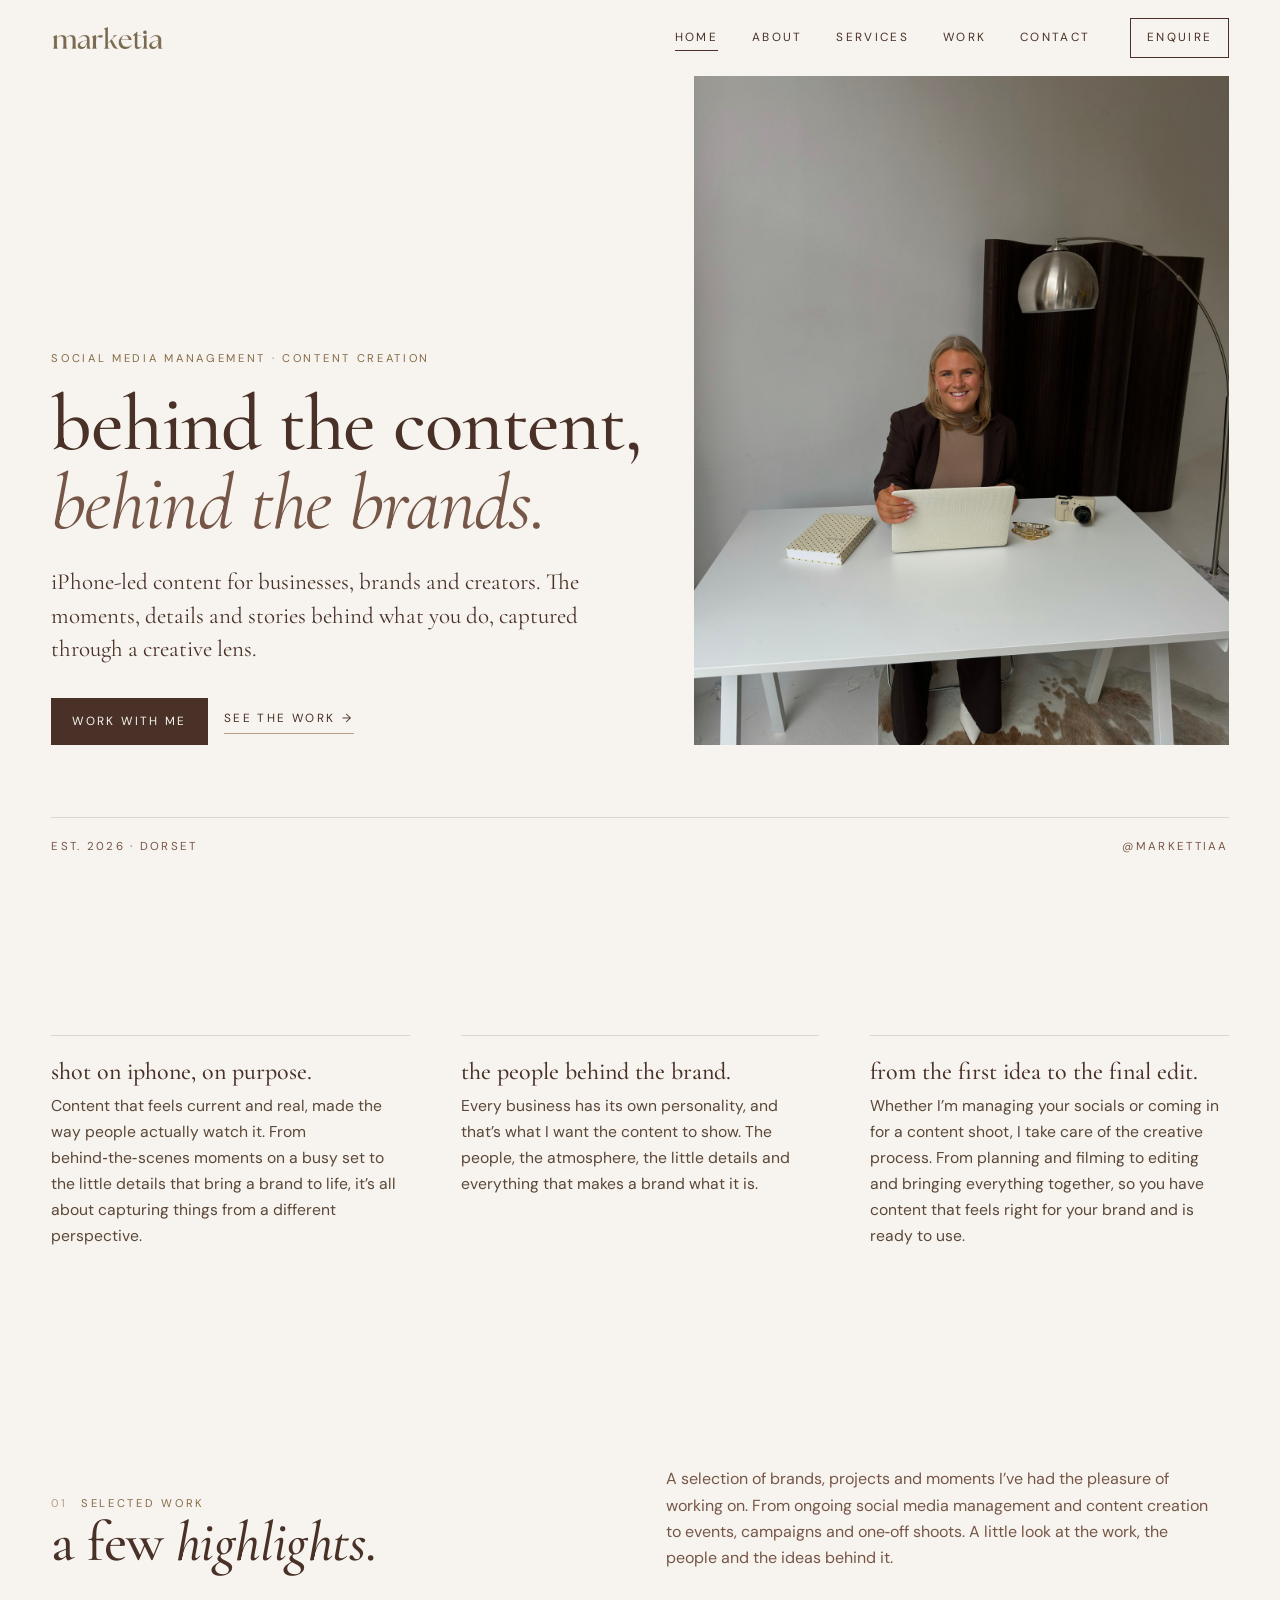
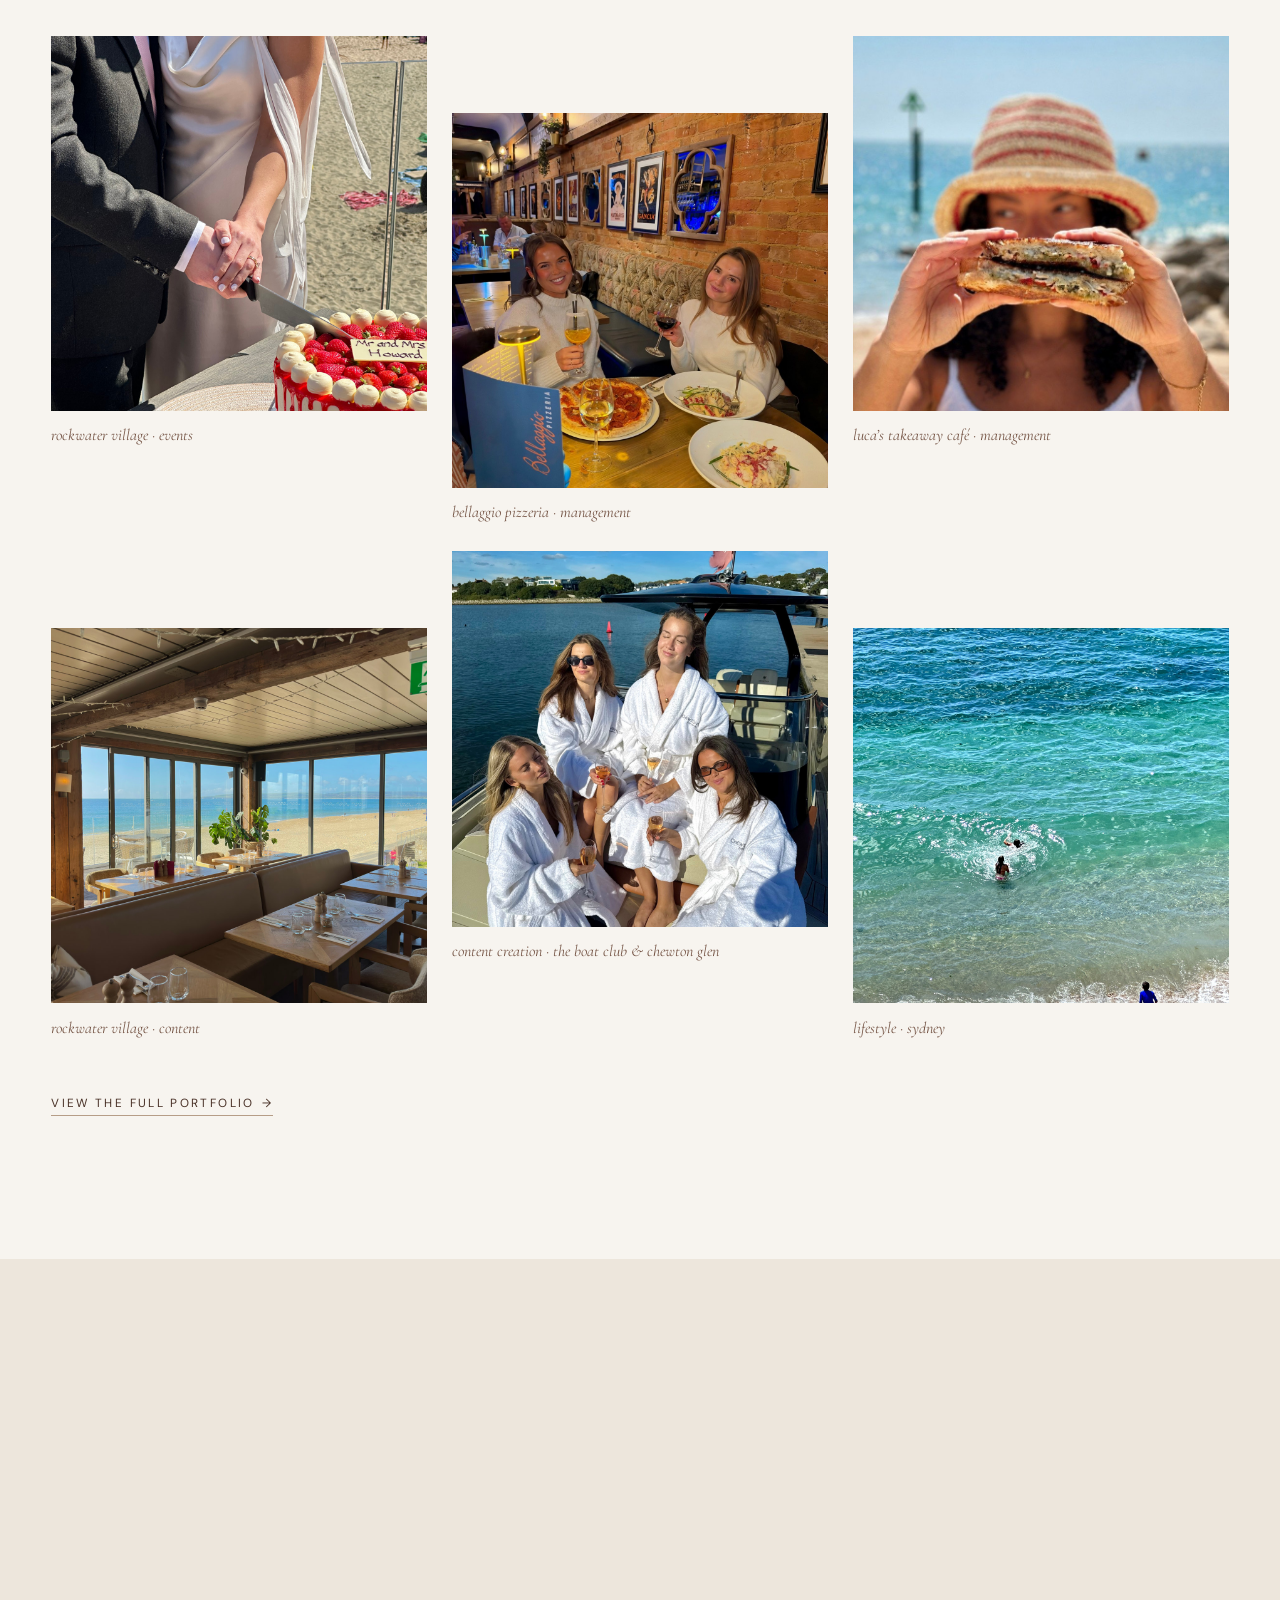
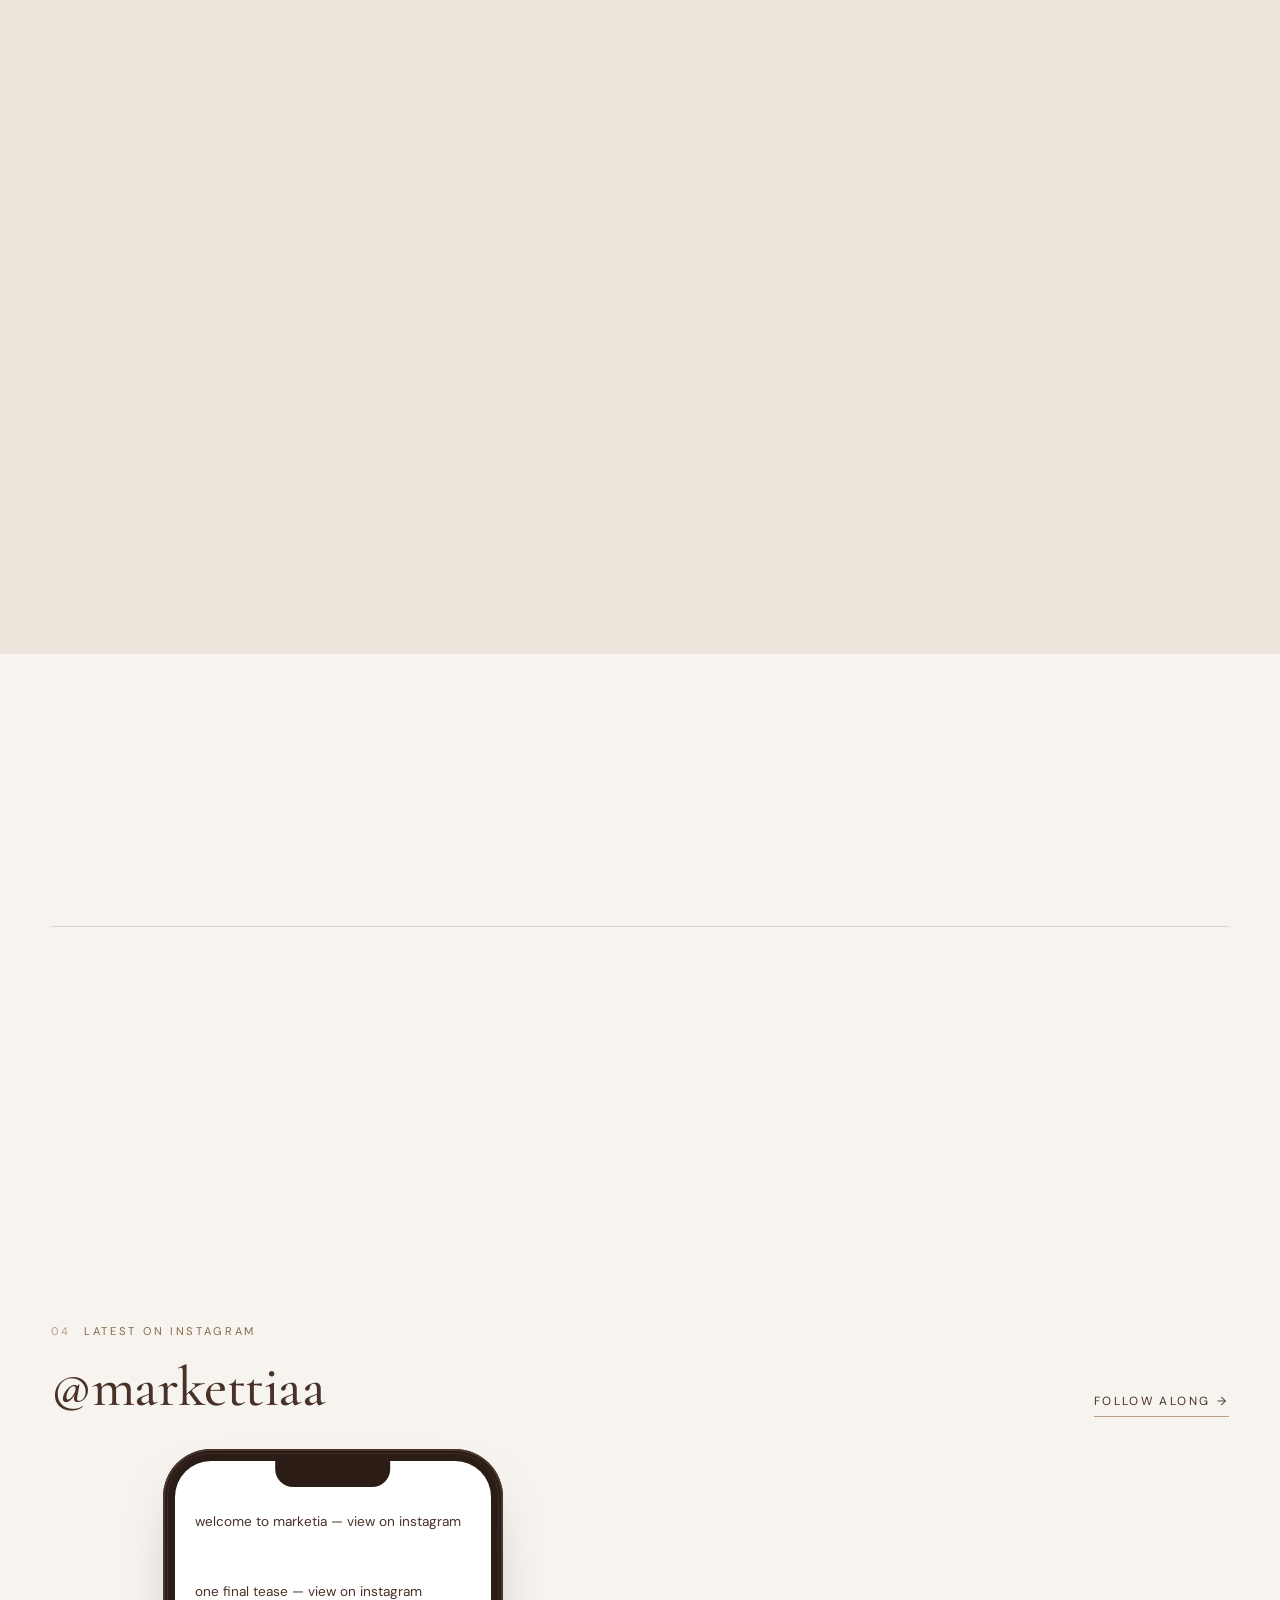
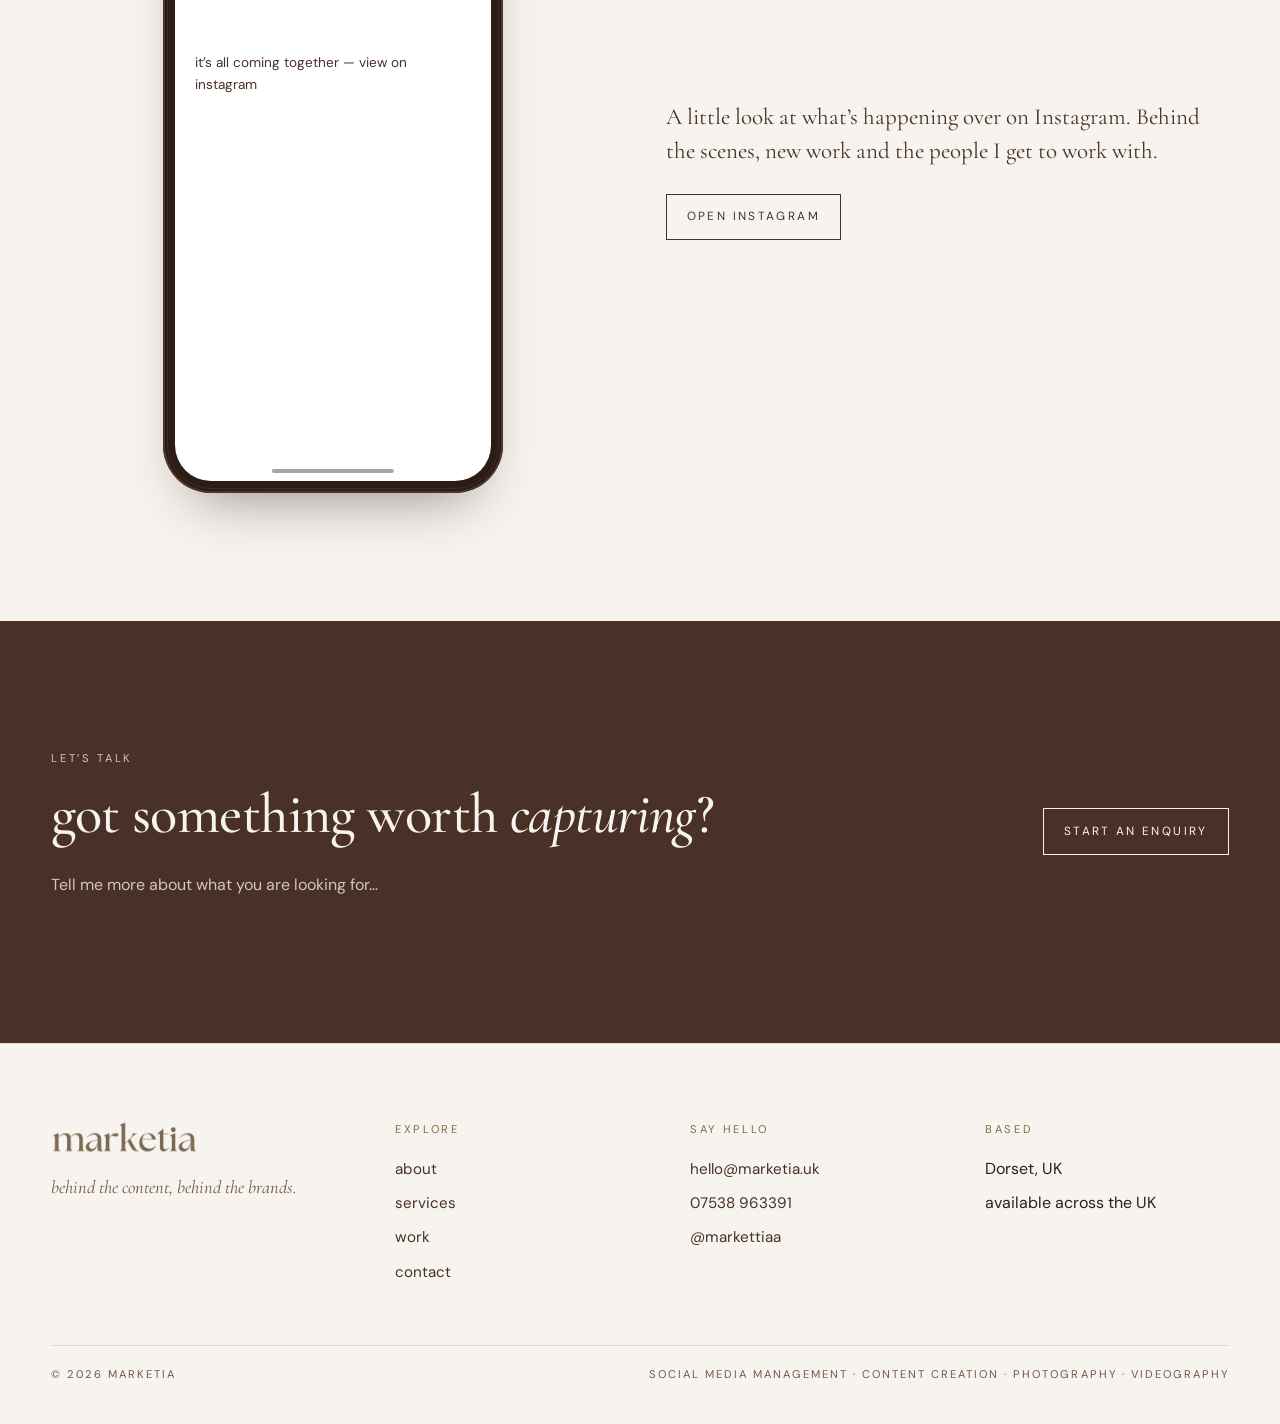
==== commit 5070df48: "Round-2 feedback from Tia: single hero, colour-managed photos, Bellaggio reel, services reorder, for" ====
--- a/index.html
+++ b/index.html
@@ -13,7 +13,7 @@
   <link rel="preconnect" href="https://fonts.googleapis.com">
   <link rel="preconnect" href="https://fonts.gstatic.com" crossorigin>
   <link id="fonts" href="https://fonts.googleapis.com/css2?family=Cormorant+Garamond:ital,wght@0,400;0,500;0,600;1,400;1,500&family=DM+Sans:ital,opsz,wght@0,9..40,400;0,9..40,500;1,9..40,400&display=swap" rel="stylesheet">
-  <script>document.documentElement.classList.add("js");try{var f=new URLSearchParams(location.search).get("fonts")||localStorage.getItem("fonts");if(f)document.documentElement.setAttribute("data-fonts",f)}catch(e){}</script>
+  <script>document.documentElement.classList.add("js")</script>
   <link rel="stylesheet" href="css/style.css">
   <link rel="icon" href="data:image/svg+xml,%3Csvg xmlns='http://www.w3.org/2000/svg' viewBox='0 0 64 64'%3E%3Crect width='64' height='64' fill='%23f7f4ef'/%3E%3Ctext x='32' y='44' text-anchor='middle' font-family='Georgia,serif' font-size='36' fill='%23493127'%3Em%3C/text%3E%3C/svg%3E">
 </head>
@@ -44,12 +44,8 @@
           <a class="textlink" href="work.html">see the work</a>
         </div>
       </div>
-      <div class="hero-art">
+      <div class="hero-art single">
         <div class="img r45"><img src="assets/img/hero-desk.jpg" alt="Tia at her desk in the marketia studio"></div>
-        <div class="side">
-          <div class="img r34"><img src="assets/img/lucas-drink.jpg" alt="an iced pink drink from Luca’s held up in the sun" loading="lazy"></div>
-          <div class="img r11"><img src="assets/img/rw-decks.jpg" alt="DJ decks set up on the terrace at Rockwater Village" loading="lazy" style="object-position:center 60%"></div>
-        </div>
       </div>
     </div>
     <div class="wrap hero-foot">
@@ -87,12 +83,12 @@
         <p class="muted">A selection of brands, projects and moments I’ve had the pleasure of working on. From ongoing social media management and content creation to events, campaigns and one‑off shoots. A little look at the work, the people and the ideas behind it.</p>
       </div>
       <div class="edit-grid" data-stagger>
-        <a class="work-link zoom span5" href="work.html#rockwater"><div class="img r45"><img src="assets/img/rw-terrace.jpg" alt="the beachfront dining terrace at Rockwater Village" loading="lazy"></div><figcaption>rockwater village · <em>events</em></figcaption></a>
-        <a class="work-link zoom span3 down" href="work.html#bellagio"><div class="img r34"><img src="assets/img/bellagio-dining.jpg" alt="two guests with pizza and pasta at Bellagio Pizzeria" loading="lazy"></div><figcaption>bellagio pizzeria · <em>management</em></figcaption></a>
+        <a class="work-link zoom span4" href="work.html#rockwater"><div class="img r11"><img src="assets/img/rw-cake.jpg" alt="a couple cutting their wedding cake at Rockwater Village" loading="lazy" style="object-position:center 30%"></div><figcaption>rockwater village · <em>events</em></figcaption></a>
+        <a class="work-link zoom span4 down" href="work.html#bellaggio"><div class="img r11"><img src="assets/img/bellagio-dining.jpg" alt="two guests with pizza and pasta at Bellaggio Pizzeria" loading="lazy"></div><figcaption>bellaggio pizzeria · <em>management</em></figcaption></a>
         <a class="work-link zoom span4" href="work.html#lucas"><div class="img r11"><img src="assets/img/lucas-beach.jpg" alt="a customer biting into a sandwich on the beach" loading="lazy" style="object-position:center 20%"></div><figcaption>luca’s takeaway café · <em>management</em></figcaption></a>
-        <a class="work-link zoom span4 down" href="work.html#rockwater"><div class="img r34"><img src="assets/img/rw-breakfast.jpg" alt="a sunlit breakfast table at Rockwater Village" loading="lazy"></div><figcaption>rockwater village · <em>content</em></figcaption></a>
-        <a class="work-link zoom span4" href="services.html#creators"><div class="img r45"><img src="assets/img/cr-robes.jpg" alt="four friends in robes on a boat deck" loading="lazy" style="object-position:center 40%"></div><figcaption>creator content · <em>days out</em></figcaption></a>
-        <a class="work-link zoom span4 down" href="work.html#lifestyle"><div class="img r11"><img src="assets/img/life-pool.jpg" alt="swimmers in the sea pool at Bondi" loading="lazy"></div><figcaption>lifestyle · <em>sydney</em></figcaption></a>
+        <a class="work-link zoom span4 down" href="work.html#rockwater"><div class="img r11"><img src="assets/img/rw-terrace.jpg" alt="the beachfront dining terrace at Rockwater Village" loading="lazy"></div><figcaption>rockwater village · <em>content</em></figcaption></a>
+        <a class="work-link zoom span4" href="services.html#creators"><div class="img r11"><img src="assets/img/cr-robes.jpg" alt="four friends in robes on a boat deck" loading="lazy" style="object-position:center 40%"></div><figcaption>content creation · <em>the boat club &amp; chewton glen</em></figcaption></a>
+        <a class="work-link zoom span4 down" href="work.html#lifestyle"><div class="img r11"><img src="assets/img/me-sea.jpg" alt="swimmers in turquoise water at Bondi, seen from above" loading="lazy" style="object-position:center 40%"></div><figcaption>lifestyle · <em>sydney</em></figcaption></a>
       </div>
       <p style="margin-top:3rem"><a class="textlink" href="work.html">view the full portfolio</a></p>
     </div>
@@ -136,7 +132,7 @@
       <div class="stats" data-stagger>
         <div class="stat"><b>226.8k</b><span>views in 90 days</span><small>Luca’s</small></div>
         <div class="stat"><b>114k</b><span>reel views in 90 days</span><small>Luca’s</small></div>
-        <div class="stat"><b>62.1%</b><span>views from non‑followers</span><small>Bellagio</small></div>
+        <div class="stat"><b>62.1%</b><span>views from non‑followers</span><small>Bellaggio</small></div>
         <div class="stat"><b>+385</b><span>net new followers in 90 days</span><small>Luca’s</small></div>
       </div>
     </div>
--- a/css/style.css
+++ b/css/style.css
@@ -19,17 +19,6 @@
   --ease:cubic-bezier(.2,.7,.2,1);
 }
 
-/* type previews for tia: ?fonts=bodoni or ?fonts=playfair (cormorant + dm sans is the default) */
-html[data-fonts="bodoni"]{--serif:"Bodoni Moda","Cormorant Garamond",serif}
-html[data-fonts="playfair"]{--serif:"Playfair Display","Cormorant Garamond",serif;--sans:"Manrope","DM Sans",system-ui,sans-serif}
-html[data-fonts="bodoni"] h1,html[data-fonts="bodoni"] h2,html[data-fonts="bodoni"] h3,html[data-fonts="playfair"] h1,html[data-fonts="playfair"] h2,html[data-fonts="playfair"] h3{font-weight:400;letter-spacing:0}
-html[data-fonts="bodoni"] .h-xl,html[data-fonts="playfair"] .h-xl{font-size:clamp(2.5rem,5.4vw,4.9rem);line-height:1.04}
-html[data-fonts="bodoni"] .h-l,html[data-fonts="playfair"] .h-l{font-size:clamp(2rem,3.8vw,3.3rem)}
-.type-switch{position:fixed;left:14px;bottom:14px;z-index:60;display:flex;gap:2px;background:var(--choc);border-radius:999px;padding:3px;box-shadow:0 8px 30px rgba(46,31,24,.25)}
-.type-switch button{border:0;background:transparent;color:var(--taupe);font:500 .62rem/1 var(--sans);letter-spacing:.14em;text-transform:uppercase;padding:.6em .9em;border-radius:999px;cursor:pointer}
-.type-switch button[aria-pressed="true"]{background:var(--ivory);color:var(--choc)}
-.type-switch button.x{color:var(--stone)}
-
 *{box-sizing:border-box}
 html{scroll-behavior:smooth}
 [id]{scroll-margin-top:96px}
@@ -154,6 +143,7 @@
 .hero-foot{display:flex;justify-content:space-between;gap:1rem;margin-top:clamp(40px,6vw,72px);padding-top:1.2rem;border-top:1px solid var(--rule);font-size:.72rem;letter-spacing:.2em;text-transform:uppercase;color:var(--mocha)}
 .hero-art{display:grid;grid-template-columns:1fr .62fr;gap:clamp(12px,1.6vw,22px);align-items:end}
 .hero-art .img:first-child{margin-top:-6vw}
+.hero-art.single{grid-template-columns:1fr;max-width:540px;margin-left:auto}
 .hero-art .side{display:grid;gap:clamp(12px,1.6vw,22px)}
 
 /* ---------- home: strip of notes ---------- */
@@ -176,6 +166,7 @@
 .service-split{display:grid;grid-template-columns:1fr 1fr;gap:var(--gutter);align-items:start;padding:clamp(40px,5vw,64px) 0;border-top:1px solid var(--rule)}
 .service-split:last-of-type{border-bottom:1px solid var(--rule)}
 .service-split .img{position:sticky;top:100px}
+.service-copy{scroll-margin-top:110px}
 .service-copy .h-l{margin-bottom:.4em}
 .service-copy p{color:#4e3d31;max-width:36em}
 .includes{columns:2;column-gap:2rem;margin:1.6rem 0 2rem;max-width:40em}
@@ -207,13 +198,12 @@
 .about-hero{display:grid;grid-template-columns:.9fr 1.1fr;gap:var(--gutter);align-items:center}
 .story{display:grid;grid-template-columns:1fr 1fr;gap:var(--gutter);align-items:start}
 .story .copy p{font-size:1.05rem;color:#4e3d31}
-.story .copy p:first-of-type{font-family:var(--serif);font-size:1.5rem;line-height:1.35;color:var(--choc)}
 .chapters{display:grid;grid-template-columns:repeat(3,1fr);gap:var(--gutter)}
 .chapter{padding-top:1.4rem;border-top:1px solid var(--rule)}
 .chapter .label{margin-bottom:.6rem}
 .chapter h3{font-size:1.5rem;margin-bottom:.4em}
 .chapter p{color:#5a4738;font-size:.98rem;margin:0}
-.collage{display:grid;grid-template-columns:1fr 1fr 1fr;gap:clamp(12px,1.6vw,22px);align-items:start}
+.collage{display:grid;grid-template-columns:1fr 1fr;gap:clamp(12px,1.6vw,22px);align-items:start}
 .single-embed{max-width:480px;margin-inline:auto}
 .single-embed blockquote.instagram-media{margin:0!important;min-width:0!important;max-width:100%!important;width:100%!important;border:0!important;box-shadow:none!important;background:var(--cream)!important;border-radius:0!important}
 .single-embed blockquote a{display:block;padding:20px;font-size:.85rem;color:var(--choc);text-decoration:none}
@@ -243,6 +233,11 @@
 .section.tight.contact-section{padding-top:clamp(20px,3vw,36px)}
 .contact-section .deets{margin-top:0}
 .form-note.ok{color:var(--choc);font-family:var(--serif);font-size:1.1rem}
+.next-wrap{grid-column:1 / -1;border-top:1px solid var(--rule);padding-top:1.6rem;max-width:46em}
+.form-success{border-top:1px solid var(--rule);padding-top:1.6rem;display:grid;gap:.4rem}
+.form-success .h-m{margin:0 0 .4rem}
+.form-success .textlink{justify-self:start}
+.form-foot .alt{margin-top:.2rem}
 .form-note.err{color:#8a3b2a}
 .form.sent fieldset,.form.sent .form-foot .btn{opacity:.45;pointer-events:none}
 .contact-side{position:sticky;top:110px}
@@ -337,7 +332,7 @@
   .site-nav .btn{margin:1rem 0 0;justify-content:center;border-bottom:1px solid var(--choc)}
   .hero-grid,.section-head,.grid-2,.service-split,.cta-band,.about-hero,.story,.contact-grid,.page-intro .split{grid-template-columns:1fr}
   .hero-art .img:first-child{margin-top:0}
-  .service-split .img{position:static;max-width:520px}
+  .service-split .img{position:static;max-width:min(100%,340px)}
   .contact-side{position:static}
   .cta-band .actions{justify-content:flex-start}
   .edit-grid > *,.edit-grid .span5,.edit-grid .span7,.edit-grid .span6,.edit-grid .span3{grid-column:span 6}
@@ -379,12 +374,12 @@
 .case-head .h-l{margin:0}
 .case-head p{margin:0 0 .8rem;max-width:36em}
 .mosaic{display:grid;grid-template-columns:repeat(12,1fr);gap:clamp(12px,1.8vw,24px);align-items:start}
-.mosaic .m-a{grid-column:span 5;grid-row:span 2}
-.mosaic .m-b,.mosaic .m-c,.mosaic .m-d,.mosaic .m-e,.mosaic .m-g,.mosaic .m-h{grid-column:span 3}
-.mosaic .m-f{grid-column:span 4}
+.mosaic .m-a{grid-column:span 6;grid-row:span 2}
+.mosaic .m-b,.mosaic .m-c,.mosaic .m-d,.mosaic .m-e{grid-column:span 3}
+.mosaic .m-f,.mosaic .m-g,.mosaic .m-h,.mosaic .m-i{grid-column:span 4}
 .mosaic .m-wide{grid-column:span 6}
-.mosaic .m-b{margin-top:clamp(20px,3vw,48px)}
-.mosaic .m-d{margin-top:clamp(20px,3vw,48px)}
+.mosaic .reel-slot{grid-column:span 4;grid-row:span 2;height:100%}
+.mosaic .reel-slot .img{aspect-ratio:auto;height:100%;min-height:420px}
 .mosaic .img{transition:transform 1.2s var(--ease)}
 .strip{display:grid;grid-template-columns:repeat(5,1fr);gap:clamp(10px,1.4vw,18px)}
 .strip .img:nth-child(even){margin-top:clamp(16px,2.4vw,36px)}
@@ -394,8 +389,9 @@
 @media (max-width:860px){
   .case-head,.pricing{grid-template-columns:1fr}
   .mosaic .m-a{grid-column:span 12;grid-row:auto}
-  .mosaic .m-b,.mosaic .m-c,.mosaic .m-d,.mosaic .m-e,.mosaic .m-g,.mosaic .m-h,.mosaic .m-f,.mosaic .m-wide{grid-column:span 6}
-  .mosaic .m-b,.mosaic .m-d{margin-top:0}
+  .mosaic .m-b,.mosaic .m-c,.mosaic .m-d,.mosaic .m-e,.mosaic .m-g,.mosaic .m-h,.mosaic .m-f,.mosaic .m-i,.mosaic .m-wide{grid-column:span 6}
+  .mosaic .reel-slot{grid-column:span 6;grid-row:span 2}
+  .mosaic .reel-slot .img{min-height:0}
 }
 @media (max-width:560px){.stats{grid-template-columns:1fr 1fr;gap:1.4rem}.strip{grid-template-columns:1fr 1fr}.strip .img:nth-child(even){margin-top:0}}
 
@@ -417,10 +413,6 @@
 .reel figcaption{margin-top:.6rem;display:flex;justify-content:space-between;gap:.6rem;font-family:var(--sans);font-size:.7rem;letter-spacing:.18em;text-transform:uppercase;color:var(--mocha);font-style:normal}
 .reel figcaption em{font-family:var(--serif);font-style:italic;text-transform:none;letter-spacing:0;font-size:1rem;color:var(--choc)}
 .reel figcaption{justify-content:center}
-.reel-slot .slot-note{position:absolute;inset:0;display:grid;place-content:center;text-align:center;gap:.4rem;color:var(--taupe);font-family:var(--sans);font-size:.62rem;letter-spacing:.22em;text-transform:uppercase;background:linear-gradient(160deg,#5a3d30,var(--choc));pointer-events:none}
-.reel-slot .slot-note em{font-family:var(--serif);font-style:italic;text-transform:none;letter-spacing:0;font-size:1.6rem;color:var(--ivory)}
-.reel-slot.has-video .slot-note{display:none}
-.reel-slot:not(.has-video) .sound{display:none}
 .mosaic .reel{margin:0}
 .mosaic .reel .img{aspect-ratio:9/16}
 @media (max-width:1024px){.reels{grid-template-columns:repeat(3,1fr)}}
@@ -429,6 +421,7 @@
 /* ---------- instagram in an iphone frame ---------- */
 .phone-wrap{display:grid;grid-template-columns:1fr 1fr;gap:var(--gutter);align-items:center}
 .phone-aside .lede{margin-bottom:1.6rem}
+.phone-aside:not(:has(.lede)){justify-self:start}
 .phone{position:relative;width:min(340px,100%);margin-inline:auto;background:#2b1c16;border-radius:48px;padding:12px;box-shadow:0 30px 60px -30px rgba(46,31,24,.55),inset 0 0 0 2px #4a362d}
 .phone::after{content:"";position:absolute;inset:4px;border-radius:44px;border:1px solid rgba(246,241,232,.08);pointer-events:none}
 .phone-notch{position:absolute;top:12px;left:50%;transform:translateX(-50%);width:34%;height:26px;background:#2b1c16;border-radius:0 0 18px 18px;z-index:3}
@@ -438,13 +431,13 @@
 .phone .screen blockquote a{display:block;padding:20px;font-size:.85rem;color:var(--choc);text-decoration:none}
 .phone .screen iframe{margin:0!important}
 .phone-bar{position:absolute;left:50%;bottom:20px;transform:translateX(-50%);width:36%;height:4px;border-radius:4px;background:rgba(0,0,0,.35);z-index:3}
-.posts{display:grid;grid-template-columns:repeat(5,1fr);gap:clamp(10px,1.4vw,18px)}
+.posts{display:grid;grid-template-columns:repeat(4,1fr);gap:clamp(12px,1.8vw,24px)}
 .post{display:block;text-decoration:none;color:inherit}
 .posts > :nth-child(even){margin-top:clamp(16px,2.4vw,36px)}
 .post figcaption{display:flex;justify-content:space-between;align-items:baseline;gap:.6rem;font-family:var(--sans);font-size:.62rem;letter-spacing:.18em;text-transform:uppercase;color:var(--mocha);font-style:normal;margin-top:.6rem}
 .post figcaption em{font-family:var(--serif);font-style:italic;text-transform:none;letter-spacing:0;font-size:1rem;color:var(--choc)}
 .post figcaption span{opacity:0;transition:opacity .3s}
 .post:hover figcaption span{opacity:1}
-@media (max-width:1024px){.posts{grid-template-columns:repeat(3,1fr)}}
+@media (max-width:1024px){.posts{grid-template-columns:repeat(2,1fr)}}
 @media (max-width:860px){.phone-wrap{grid-template-columns:1fr}.phone-aside{text-align:center}.phone .screen{height:560px}}
 @media (max-width:560px){.posts{grid-template-columns:1fr 1fr}.posts > :nth-child(even){margin-top:0}}
